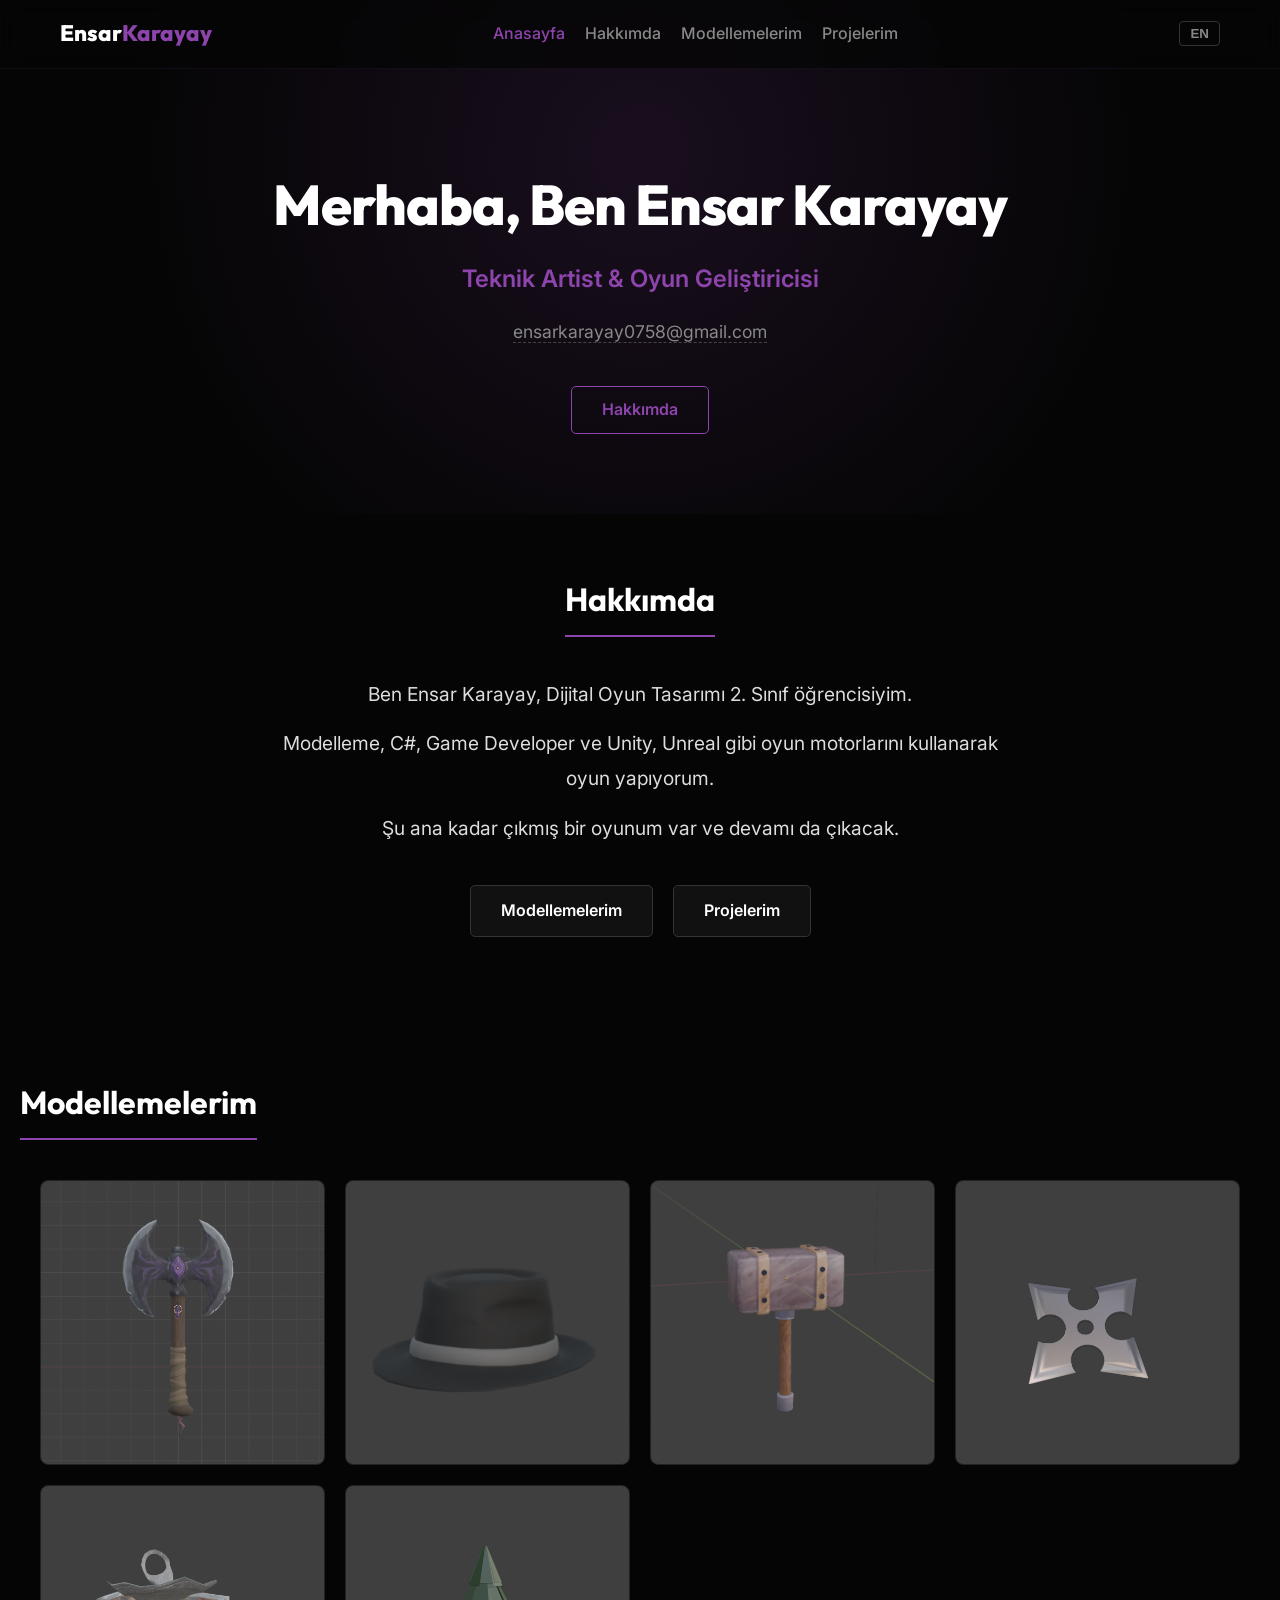
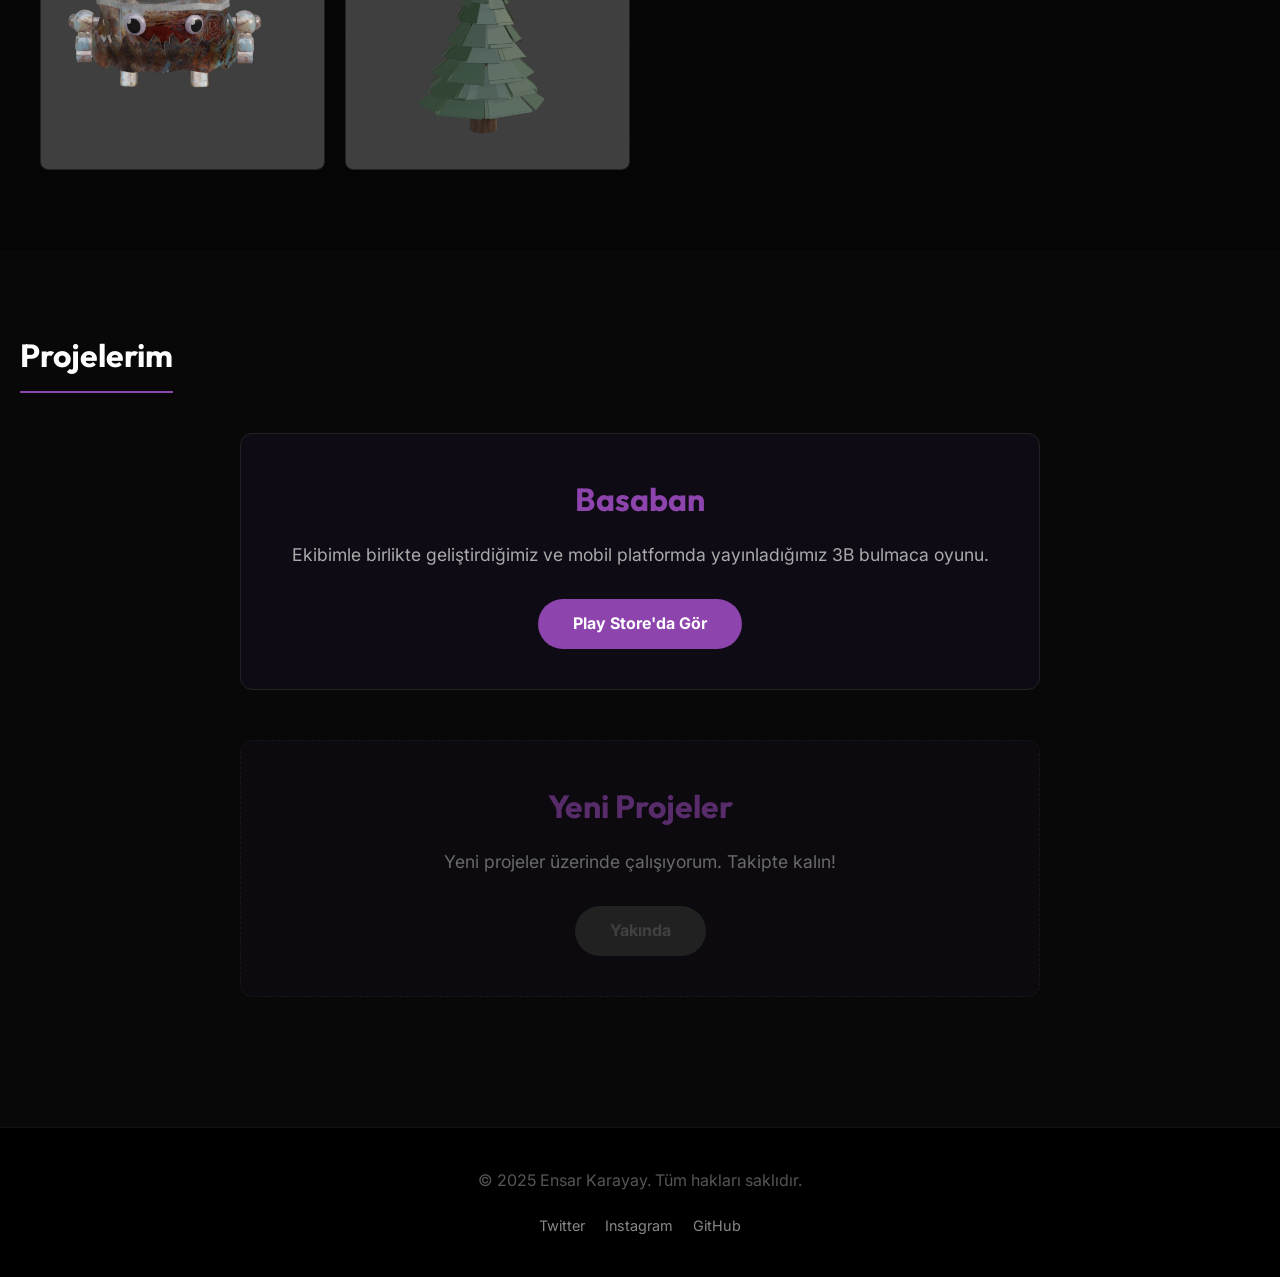
==== index.html @ 868a5766 "New version" ====
<!DOCTYPE html>
<html lang="tr">

<head>
    <meta charset="UTF-8">
    <meta name="viewport" content="width=device-width, initial-scale=1.0">
    <title>Ensar Karayay | Portfolyo</title>
    <link rel="preconnect" href="https://fonts.googleapis.com">
    <link rel="preconnect" href="https://fonts.gstatic.com" crossorigin>
    <link
        href="https://fonts.googleapis.com/css2?family=Inter:wght@300;400;500;600&family=Outfit:wght@400;600;700;900&display=swap"
        rel="stylesheet">
    <link rel="stylesheet" href="style.css">
    <script src="translations.js"></script>
</head>

<body>
    <!-- Navbar -->
    <nav class="navbar">
        <div class="nav-container">
            <div class="logo">Ensar<span>Karayay</span></div>
            <ul class="nav-menu">
                <li><a href="#anasayfa" class="nav-link" data-i18n="nav.home">Anasayfa</a></li>
                <li><a href="#hakkimda" class="nav-link" data-i18n="nav.about">Hakkımda</a></li>
                <li><a href="#modellerim" class="nav-link" data-i18n="nav.models">Modellerim</a></li>
                <li><a href="#projelerim" class="nav-link" data-i18n="nav.projects">Projelerim</a></li>
            </ul>
            <button id="lang-toggle" class="lang-toggle">
                <span class="lang-text" data-i18n="nav.langToggle">EN</span>
            </button>
        </div>
    </nav>

    <!-- Hero / Intro -->
    <section id="anasayfa" class="section hero-section">
        <div class="container hero-container">
            <h1 class="hero-name" data-i18n="hero.title">Merhaba, Ben Ensar Karayay</h1>
            <p class="hero-sub" data-i18n="hero.subtitle">Teknik Artist & Oyun Geliştiricisi</p>
            <div class="hero-contact">
                <a href="mailto:ensarkarayay0758@gmail.com" class="hero-email">ensarkarayay0758@gmail.com</a>
            </div>
            <a href="#hakkimda" class="cta-button" data-i18n="hero.cta">Hakkımda</a>
        </div>
    </section>

    <!-- Hakkımda & Quick Links -->
    <section id="hakkimda" class="section about-section">
        <div class="container">
            <h2 class="section-title" data-i18n="about.title">Hakkımda</h2>
            <div class="about-content">
                <p data-i18n="about.text1">Ben Ensar Karayay, Dijital Oyun Tasarımı 2. Sınıf öğrencisiyim.</p>
                <p data-i18n="about.text2">Modelleme, C#, Game Developer ve Unity, Unreal gibi oyun motorlarını
                    kullanarak oyun yapıyorum.</p>
                <p data-i18n="about.text3">Şu ana kadar çıkmış bir oyunum var ve devamı da çıkacak.</p>

                <div class="quick-links">
                    <a href="#modellerim" class="quick-link-btn" data-i18n="about.linkModels">Modellemelerim</a>
                    <a href="#projelerim" class="quick-link-btn" data-i18n="about.linkProjects">Projelerim</a>
                </div>
            </div>
        </div>
    </section>

    <!-- Modellerim -->
    <section id="modellerim" class="section model-section">
        <div class="container">
            <h2 class="section-title" data-i18n="models.title">Modellemelerim</h2>
            <div class="gallery">
                <div class="gallery-item">
                    <img src="images/Model1.png" alt="Model 1">
                    <div class="gallery-overlay">
                        <h3 data-i18n="models.overlay1">Savaş Baltası</h3>
                    </div>
                </div>
                <div class="gallery-item">
                    <img src="images/Model2.png" alt="Model 2">
                    <div class="gallery-overlay">
                        <h3 data-i18n="models.overlay2">Fötr Şapka</h3>
                    </div>
                </div>
                <div class="gallery-item">
                    <img src="images/Model3.png" alt="Model 3">
                    <div class="gallery-overlay">
                        <h3 data-i18n="models.overlay3">İlk Model</h3>
                    </div>
                </div>
                <!-- Adding more items to fill grid -->
                <div class="gallery-item">
                    <img src="images/Model4.png" alt="Model 4">
                    <div class="gallery-overlay">
                        <h3 data-i18n="models.overlay4">Shuriken Şapka</h3>
                    </div>
                </div>
                <div class="gallery-item">
                    <img src="images/Model5.png" alt="Model 5">
                    <div class="gallery-overlay">
                        <h3 data-i18n="models.overlay5">Konserve Adam</h3>
                    </div>
                </div>
                <div class="gallery-item">
                    <img src="images/Model6.png" alt="Model 6">
                    <div class="gallery-overlay">
                        <h3 data-i18n="models.overlay6">Ağaç</h3>
                    </div>
                </div>
            </div>
        </div>
    </section>

    <!-- Projelerim -->
    <section id="projelerim" class="section project-section">
        <div class="container">
            <h2 class="section-title" data-i18n="projects.title">Projelerim</h2>

            <!-- Basaban -->
            <div class="project-block">
                <h3 class="project-header" data-i18n="projects.name">Basaban</h3>
                <p class="project-desc" data-i18n="projects.description">Ekibimle geliştirdiğim oyun.</p>
                <div class="project-actions">
                    <a href="https://play.google.com/store/apps/details?id=com.Order66Studios.Basaban&hl=tr"
                        target="_blank" class="store-button" data-i18n="projects.button">Play Store'da Gör</a>
                </div>
            </div>

            <!-- Coming Soon -->
            <div class="project-block coming-soon-block">
                <h3 class="project-header" data-i18n="projects.soonName">Yeni Proje</h3>
                <p class="project-desc" data-i18n="projects.soonDesc">Yakında...</p>
                <div class="project-actions">
                    <span class="store-button disabled" data-i18n="projects.soonBtn">Yakında</span>
                </div>
            </div>
        </div>
    </section>

    <!-- Footer -->
    <footer class="footer">
        <p>&copy; 2025 Ensar Karayay. <span data-i18n="footer.copyright">Tüm hakları saklıdır.</span></p>
        <div class="social-links-footer">
            <a href="https://x.com/Dark__0758" target="_blank">Twitter</a>
            <a href="https://www.instagram.com/ensarkryy_/" target="_blank">Instagram</a>
            <a href="https://github.com/DarkB0w" target="_blank">GitHub</a>
        </div>
    </footer>

    <script src="script.js"></script>
</body>

</html>
---- style.css ----
/* --- Variables & Reset --- */
:root {
    /* Brand Palette - Ensar Karayay */
    --bg-dark: #050505;
    --bg-card: #0f0b15;
    --primary: #8e44ad;
    --primary-glow: rgba(142, 68, 173, 0.4);
    --text-main: #c0c0c0;
    --text-header: #ffffff;

    --font-heading: 'Outfit', sans-serif;
    --font-body: 'Inter', sans-serif;
}

* {
    margin: 0;
    padding: 0;
    box-sizing: border-box;
}

body {
    background-color: var(--bg-dark);
    color: var(--text-main);
    font-family: var(--font-body);
    line-height: 1.6;
    overflow-x: hidden;
}

html {
    scroll-behavior: smooth;
}

ul {
    list-style: none;
}

a {
    text-decoration: none;
}

/* --- Typography --- */
h1,
h2,
h3 {
    font-family: var(--font-heading);
    color: var(--text-header);
    margin-bottom: 0.5em;
}

/* --- Navbar --- */
.navbar {
    position: fixed;
    top: 0;
    width: 100%;
    padding: 1rem 0;
    background: rgba(5, 5, 5, 0.9);
    backdrop-filter: blur(10px);
    border-bottom: 1px solid rgba(142, 68, 173, 0.1);
    z-index: 1000;
}

.nav-container {
    max-width: 1200px;
    margin: 0 auto;
    padding: 0 20px;
    display: flex;
    justify-content: space-between;
    align-items: center;
}

.logo {
    font-size: 1.4rem;
    font-weight: 800;
    color: #fff;
    font-family: var(--font-heading);
}

.logo span {
    color: var(--primary);
}

.nav-menu {
    display: flex;
    gap: 20px;
}

.nav-link {
    color: #888;
    font-weight: 500;
    transition: 0.3s;
}

.nav-link:hover,
.nav-link.active {
    color: var(--primary);
}

.lang-toggle {
    background: transparent;
    border: 1px solid #333;
    color: #888;
    padding: 4px 10px;
    border-radius: 4px;
    cursor: pointer;
    font-weight: bold;
    transition: 0.3s;
}

.lang-toggle:hover {
    border-color: var(--primary);
    color: #fff;
}

/* --- Hero Section --- */
.hero-section {
    padding: 160px 20px 80px;
    text-align: center;
    /* Restore Visual Depth */
    background: radial-gradient(circle at 50% 30%, rgba(142, 68, 173, 0.15) 0%, transparent 70%);
}

.hero-name {
    font-size: 3.5rem;
    font-weight: 800;
    letter-spacing: -1px;
    margin-bottom: 10px;
}

.hero-sub {
    font-size: 1.5rem;
    color: var(--primary);
    font-weight: 600;
    margin-bottom: 20px;
}

.hero-email {
    color: #888;
    font-size: 1.1rem;
    transition: 0.3s;
    border-bottom: 1px dashed #444;
}

.hero-email:hover {
    color: #fff;
    border-color: #fff;
}

.cta-button {
    display: inline-block;
    margin-top: 40px;
    padding: 10px 30px;
    background: transparent;
    border: 1px solid var(--primary);
    color: var(--primary);
    border-radius: 5px;
    font-weight: 600;
    transition: 0.3s;
}

.cta-button:hover {
    background: var(--primary);
    color: #fff;
    box-shadow: 0 0 15px var(--primary-glow);
}

/* --- About Section --- */
.about-section {
    padding: 60px 20px;
    max-width: 800px;
    margin: 0 auto;
    text-align: center;
}

.section-title {
    font-size: 2rem;
    border-bottom: 2px solid var(--primary);
    display: inline-block;
    padding-bottom: 10px;
    margin-bottom: 40px;
}

.about-content p {
    font-size: 1.2rem;
    margin-bottom: 15px;
    color: #ddd;
    line-height: 1.8;
}

.quick-links {
    margin-top: 40px;
    display: flex;
    justify-content: center;
    gap: 20px;
}

.quick-link-btn {
    padding: 12px 30px;
    background: #111;
    border: 1px solid #333;
    color: #fff;
    border-radius: 5px;
    font-weight: 600;
    transition: 0.3s;
}

.quick-link-btn:hover {
    border-color: var(--primary);
    transform: translateY(-3px);
}

/* --- Models Gallery --- */
.model-section {
    padding: 80px 20px;
}

.gallery {
    max-width: 1200px;
    margin: 0 auto;
    display: grid;
    grid-template-columns: repeat(auto-fill, minmax(250px, 1fr));
    gap: 20px;
}

.gallery-item {
    position: relative;
    border-radius: 8px;
    overflow: hidden;
    aspect-ratio: 1;
    border: 1px solid #222;
    background: #0a0a0a;
    transition: 0.3s;
}

.gallery-item:hover {
    border-color: var(--primary);
    transform: translateY(-5px);
}

.gallery-item img {
    width: 100%;
    height: 100%;
    object-fit: cover;
    transition: 0.5s;
    filter: grayscale(40%);
}

.gallery-item:hover img {
    transform: scale(1.1);
    filter: grayscale(0%);
}

.gallery-overlay {
    position: absolute;
    bottom: 0;
    left: 0;
    right: 0;
    background: rgba(0, 0, 0, 0.8);
    padding: 10px;
    transform: translateY(100%);
    transition: 0.3s;
    text-align: center;
}

.gallery-item:hover .gallery-overlay {
    transform: translateY(0);
}

.gallery-overlay h3 {
    font-size: 0.9rem;
    margin: 0;
    color: #fff;
}

/* --- Projects --- */
.project-section {
    padding: 80px 20px;
    background: #080808;
}

.project-block {
    max-width: 800px;
    margin: 0 auto 50px;
    background: var(--bg-card);
    padding: 40px;
    border-radius: 12px;
    border: 1px solid #222;
    text-align: center;
}

.project-header {
    font-size: 2rem;
    color: var(--primary);
}

.project-desc {
    margin: 15px 0 30px;
    font-size: 1.1rem;
    color: #aaa;
}

.store-button {
    display: inline-block;
    padding: 12px 35px;
    background: var(--primary);
    color: #fff;
    border-radius: 50px;
    font-weight: 700;
    transition: 0.3s;
}

.store-button:hover {
    background: #fff;
    color: #000;
    box-shadow: 0 0 20px var(--primary-glow);
}

.coming-soon-block {
    opacity: 0.6;
    border-style: dashed;
}

.coming-soon-block:hover {
    opacity: 1;
    border-color: var(--primary);
}

.store-button.disabled {
    background: #333;
    color: #666;
    pointer-events: none;
}

/* --- Footer --- */
.footer {
    padding: 40px;
    text-align: center;
    border-top: 1px solid #111;
    color: #555;
    background: #000;
}

.social-links-footer {
    margin-top: 20px;
    display: flex;
    justify-content: center;
    gap: 20px;
}

.social-links-footer a {
    color: #888;
    font-size: 0.9rem;
    transition: 0.3s;
}

.social-links-footer a:hover {
    color: var(--primary);
}

/* Mobile */
@media (max-width: 768px) {
    .hero-name {
        font-size: 2.5rem;
    }

    .nav-menu {
        display: none;
    }

    /* Could add hamburger later, simplifying for now */
    .quick-links {
        flex-direction: column;
    }
}
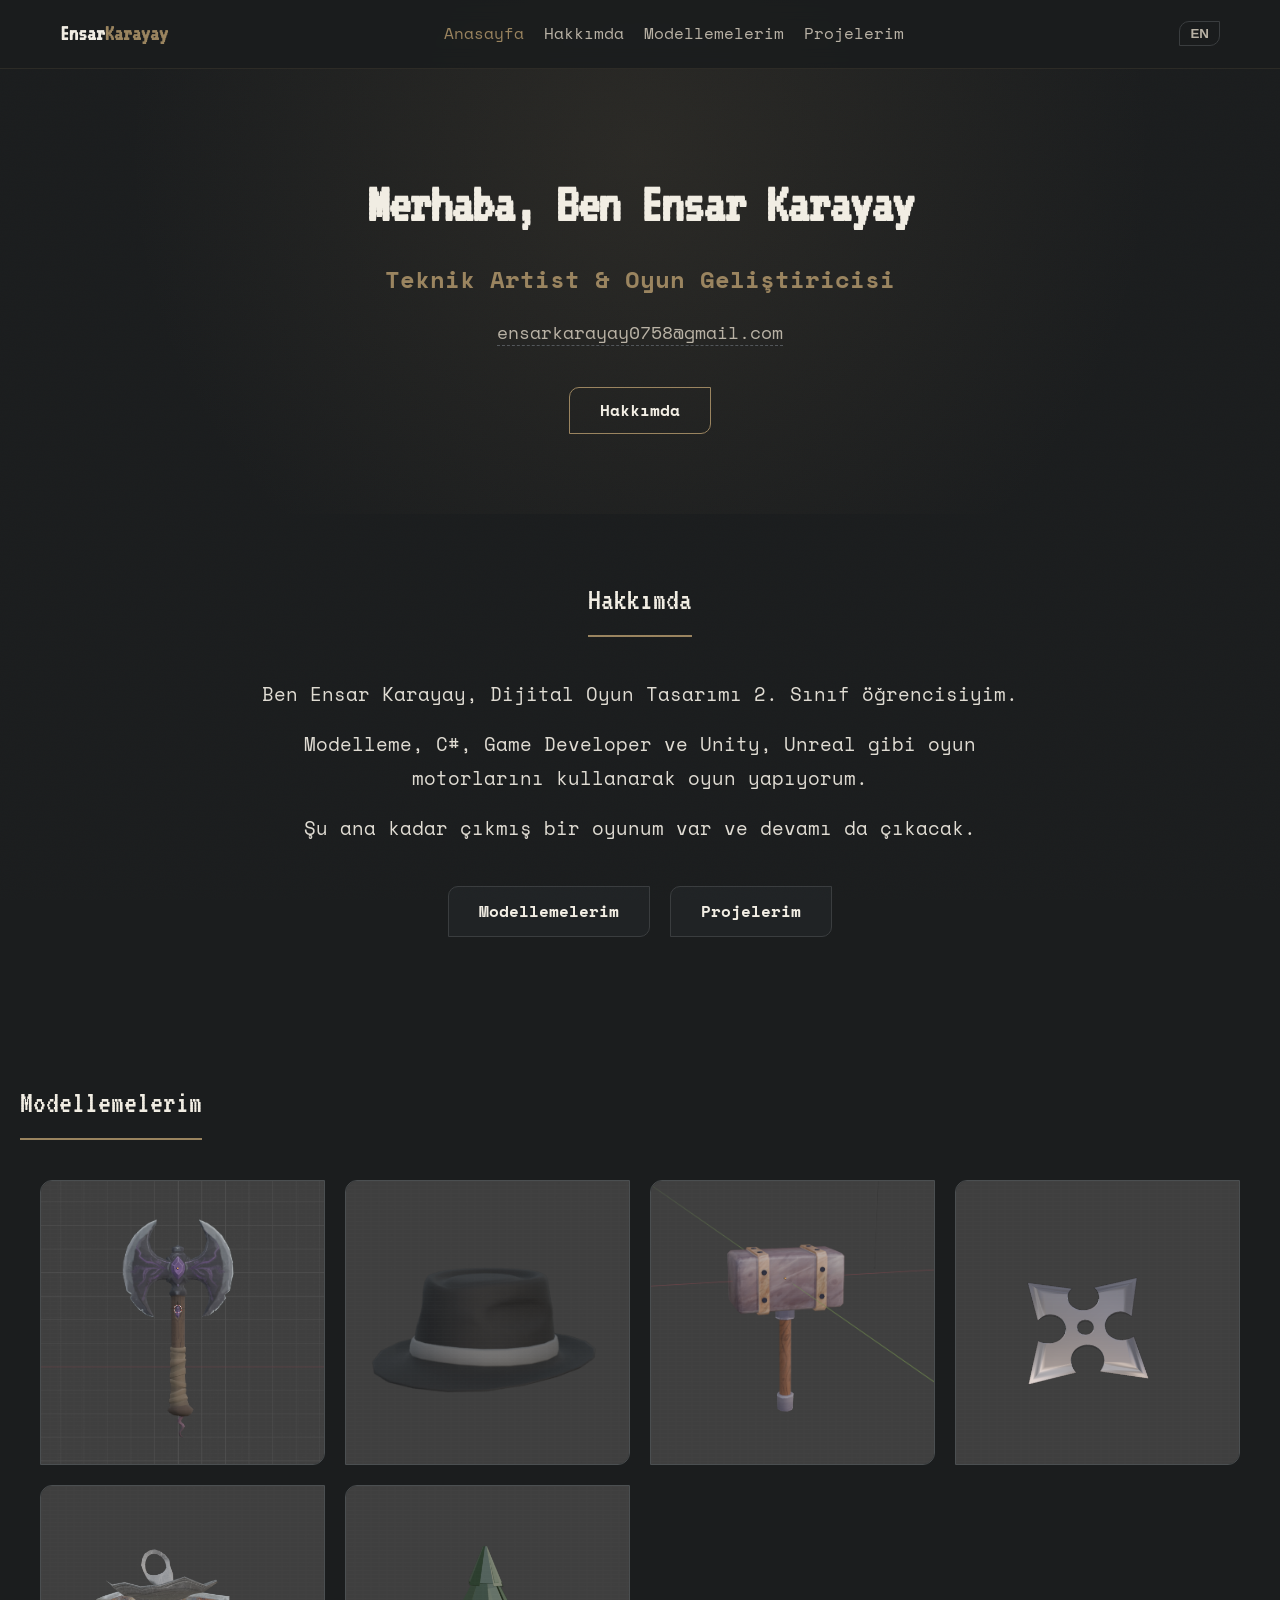
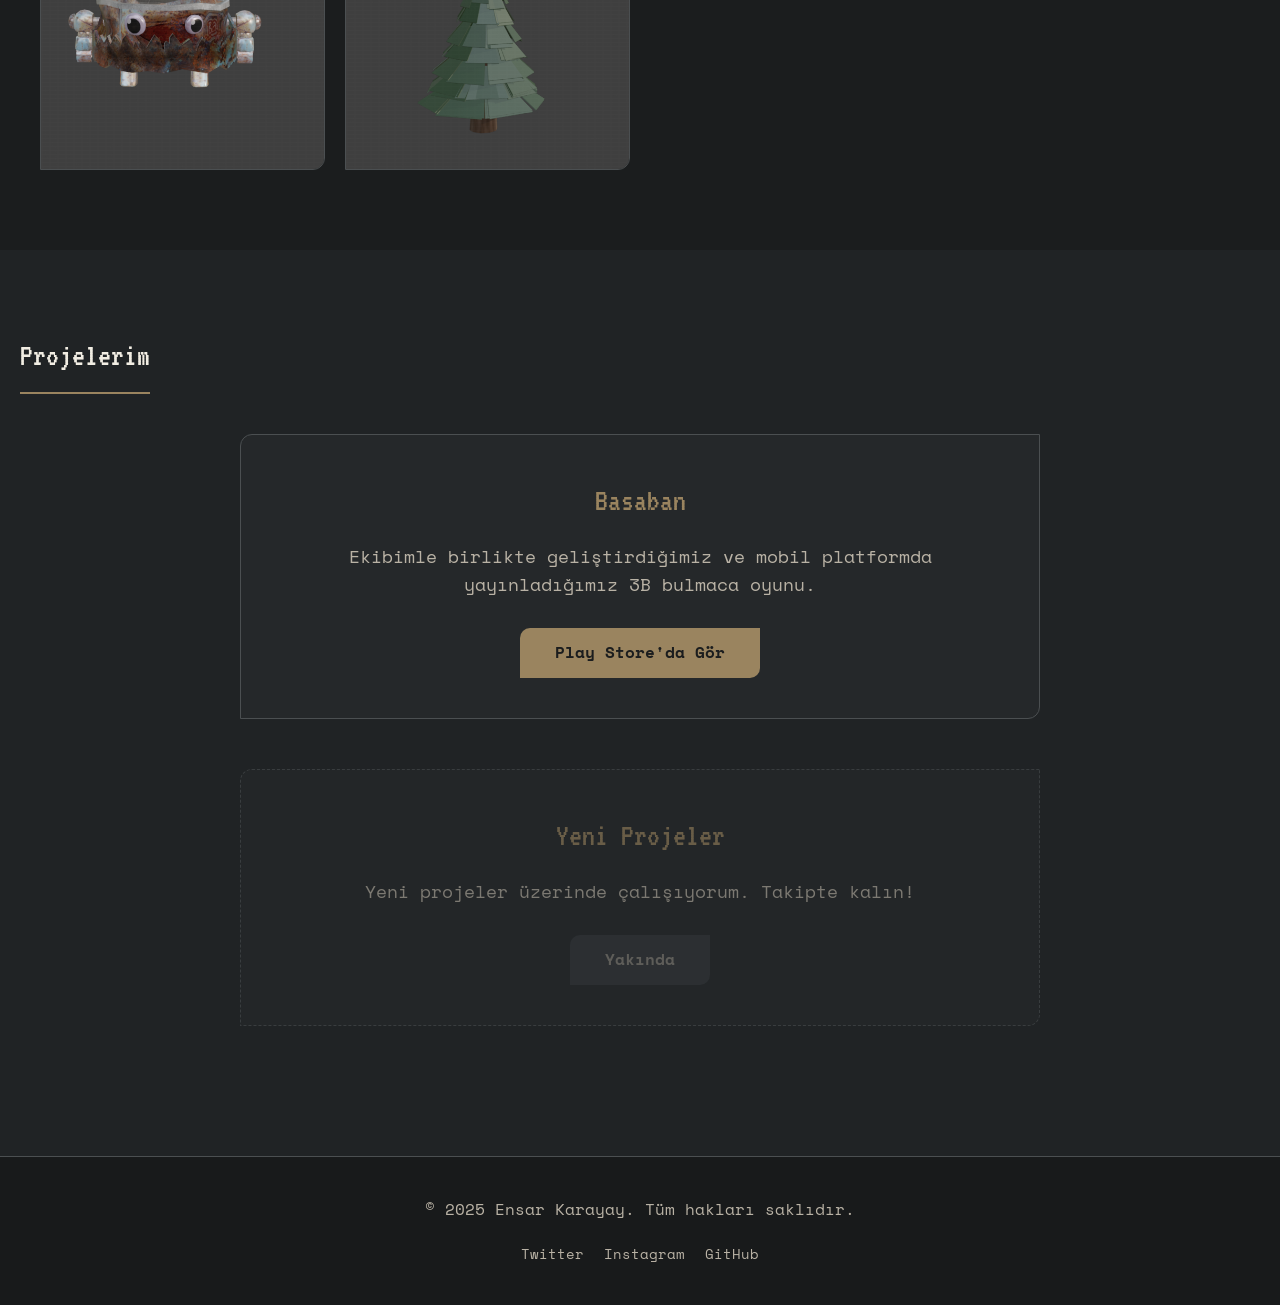
==== commit 79968328: "Version change." ====
--- a/index.html
+++ b/index.html
@@ -8,7 +8,7 @@
     <link rel="preconnect" href="https://fonts.googleapis.com">
     <link rel="preconnect" href="https://fonts.gstatic.com" crossorigin>
     <link
-        href="https://fonts.googleapis.com/css2?family=Inter:wght@300;400;500;600&family=Outfit:wght@400;600;700;900&display=swap"
+        href="https://fonts.googleapis.com/css2?family=Space+Mono:wght@400;700&family=VT323&display=swap"
         rel="stylesheet">
     <link rel="stylesheet" href="style.css">
     <script src="translations.js"></script>
--- a/style.css
+++ b/style.css
@@ -1,15 +1,20 @@
 /* --- Variables & Reset --- */
 :root {
-    /* Brand Palette - Ensar Karayay */
-    --bg-dark: #050505;
-    --bg-card: #0f0b15;
-    --primary: #8e44ad;
-    --primary-glow: rgba(142, 68, 173, 0.4);
-    --text-main: #c0c0c0;
-    --text-header: #ffffff;
-
-    --font-heading: 'Outfit', sans-serif;
-    --font-body: 'Inter', sans-serif;
+    /* Used-future / terminal palette */
+    --bg-dark: #1b1d1e;
+    --bg-card: #25282a;
+    --primary: #9a845f;
+    --primary-glow: rgba(154, 132, 95, 0.28);
+    --text-main: #e0dcd3;
+    --text-header: #f1ede3;
+    --text-muted: #b9b2a5;
+    --panel-corner: 12px 0 12px 0;
+    --button-corner: 10px 0 10px 0;
+    --hologram-filter: sepia(100%) hue-rotate(190deg) saturate(300%) opacity(0.8);
+    --transition-snappy: 0.15s cubic-bezier(0.2, 0.9, 0.25, 1);
+
+    --font-heading: 'VT323', monospace;
+    --font-body: 'Space Mono', monospace;
 }
 
 * {
@@ -24,10 +29,32 @@
     font-family: var(--font-body);
     line-height: 1.6;
     overflow-x: hidden;
+    position: relative;
+}
+
+body::before {
+    content: '';
+    position: fixed;
+    inset: 0;
+    pointer-events: none;
+    z-index: 1;
+    opacity: 0.085;
+    mix-blend-mode: soft-light;
+    background-image:
+        repeating-linear-gradient(
+            to bottom,
+            rgba(255, 255, 255, 0.035) 0,
+            rgba(255, 255, 255, 0.035) 1px,
+            transparent 1px,
+            transparent 4px
+        ),
+        url("data:image/svg+xml,%3Csvg xmlns='http://www.w3.org/2000/svg' width='180' height='180' viewBox='0 0 180 180'%3E%3Cfilter id='n'%3E%3CfeTurbulence type='fractalNoise' baseFrequency='.85' numOctaves='2' stitchTiles='stitch'/%3E%3C/filter%3E%3Crect width='180' height='180' filter='url(%23n)' opacity='.5'/%3E%3C/svg%3E");
+    background-size: 100% 100%, 180px 180px;
 }
 
 html {
-    scroll-behavior: smooth;
+    scroll-behavior: auto;
+    background: var(--bg-dark);
 }
 
 ul {
@@ -45,6 +72,7 @@
     font-family: var(--font-heading);
     color: var(--text-header);
     margin-bottom: 0.5em;
+    font-weight: 400;
 }
 
 /* --- Navbar --- */
@@ -53,9 +81,9 @@
     top: 0;
     width: 100%;
     padding: 1rem 0;
-    background: rgba(5, 5, 5, 0.9);
+    background: rgba(27, 29, 30, 0.92);
     backdrop-filter: blur(10px);
-    border-bottom: 1px solid rgba(142, 68, 173, 0.1);
+    border-bottom: 1px solid rgba(154, 132, 95, 0.14);
     z-index: 1000;
 }
 
@@ -71,7 +99,7 @@
 .logo {
     font-size: 1.4rem;
     font-weight: 800;
-    color: #fff;
+    color: var(--text-header);
     font-family: var(--font-heading);
 }
 
@@ -85,9 +113,9 @@
 }
 
 .nav-link {
-    color: #888;
+    color: var(--text-muted);
     font-weight: 500;
-    transition: 0.3s;
+    transition: color var(--transition-snappy);
 }
 
 .nav-link:hover,
@@ -97,26 +125,25 @@
 
 .lang-toggle {
     background: transparent;
-    border: 1px solid #333;
-    color: #888;
+    border: 1px solid #3a3d3f;
+    color: var(--text-muted);
     padding: 4px 10px;
-    border-radius: 4px;
+    border-radius: var(--button-corner);
     cursor: pointer;
     font-weight: bold;
-    transition: 0.3s;
+    transition: border-color var(--transition-snappy), color var(--transition-snappy), background-color var(--transition-snappy);
 }
 
 .lang-toggle:hover {
     border-color: var(--primary);
-    color: #fff;
+    color: var(--text-header);
 }
 
 /* --- Hero Section --- */
 .hero-section {
     padding: 160px 20px 80px;
     text-align: center;
-    /* Restore Visual Depth */
-    background: radial-gradient(circle at 50% 30%, rgba(142, 68, 173, 0.15) 0%, transparent 70%);
+    background: radial-gradient(circle at 50% 30%, rgba(154, 132, 95, 0.12) 0%, transparent 70%);
 }
 
 .hero-name {
@@ -134,15 +161,15 @@
 }
 
 .hero-email {
-    color: #888;
+    color: var(--text-muted);
     font-size: 1.1rem;
-    transition: 0.3s;
-    border-bottom: 1px dashed #444;
+    transition: color var(--transition-snappy), border-color var(--transition-snappy);
+    border-bottom: 1px dashed #52565a;
 }
 
 .hero-email:hover {
-    color: #fff;
-    border-color: #fff;
+    color: var(--text-header);
+    border-color: var(--text-header);
 }
 
 .cta-button {
@@ -151,16 +178,15 @@
     padding: 10px 30px;
     background: transparent;
     border: 1px solid var(--primary);
-    color: var(--primary);
-    border-radius: 5px;
+    color: var(--text-header);
+    border-radius: var(--button-corner);
     font-weight: 600;
-    transition: 0.3s;
+    transition: background-color var(--transition-snappy), color var(--transition-snappy), border-color var(--transition-snappy), transform var(--transition-snappy);
 }
 
 .cta-button:hover {
     background: var(--primary);
-    color: #fff;
-    box-shadow: 0 0 15px var(--primary-glow);
+    color: var(--bg-dark);
 }
 
 /* --- About Section --- */
@@ -182,7 +208,7 @@
 .about-content p {
     font-size: 1.2rem;
     margin-bottom: 15px;
-    color: #ddd;
+    color: var(--text-main);
     line-height: 1.8;
 }
 
@@ -195,12 +221,12 @@
 
 .quick-link-btn {
     padding: 12px 30px;
-    background: #111;
-    border: 1px solid #333;
-    color: #fff;
-    border-radius: 5px;
+    background: #202325;
+    border: 1px solid #3a3d3f;
+    color: var(--text-header);
+    border-radius: var(--button-corner);
     font-weight: 600;
-    transition: 0.3s;
+    transition: border-color var(--transition-snappy), transform var(--transition-snappy), color var(--transition-snappy), background-color var(--transition-snappy);
 }
 
 .quick-link-btn:hover {
@@ -223,12 +249,39 @@
 
 .gallery-item {
     position: relative;
-    border-radius: 8px;
+    border-radius: var(--panel-corner);
     overflow: hidden;
     aspect-ratio: 1;
-    border: 1px solid #222;
-    background: #0a0a0a;
-    transition: 0.3s;
+    border: 1px solid #4b4f51;
+    background: #232627;
+    transition: border-color var(--transition-snappy), transform var(--transition-snappy);
+}
+
+.gallery-item::after,
+.detail-gallery-item::after {
+    content: '';
+    position: absolute;
+    inset: 0;
+    pointer-events: none;
+    background-image:
+        repeating-linear-gradient(
+            to bottom,
+            rgba(224, 220, 211, 0.08) 0,
+            rgba(224, 220, 211, 0.08) 1px,
+            transparent 1px,
+            transparent 4px
+        ),
+        repeating-linear-gradient(
+            to right,
+            rgba(27, 29, 30, 0.05) 0,
+            rgba(27, 29, 30, 0.05) 2px,
+            transparent 2px,
+            transparent 8px
+        );
+    opacity: 0.16;
+    mix-blend-mode: screen;
+    z-index: 2;
+    transition: opacity var(--transition-snappy);
 }
 
 .gallery-item:hover {
@@ -240,13 +293,21 @@
     width: 100%;
     height: 100%;
     object-fit: cover;
-    transition: 0.5s;
+    transition: transform var(--transition-snappy), filter var(--transition-snappy);
     filter: grayscale(40%);
+    position: relative;
+    z-index: 1;
 }
 
 .gallery-item:hover img {
     transform: scale(1.1);
-    filter: grayscale(0%);
+    filter: var(--hologram-filter);
+    animation: hologram-flicker 0.18s steps(2, end) infinite;
+}
+
+.gallery-item:hover::after,
+.detail-gallery-item:hover::after {
+    opacity: 0.28;
 }
 
 .gallery-overlay {
@@ -254,10 +315,10 @@
     bottom: 0;
     left: 0;
     right: 0;
-    background: rgba(0, 0, 0, 0.8);
+    background: rgba(27, 29, 30, 0.82);
     padding: 10px;
     transform: translateY(100%);
-    transition: 0.3s;
+    transition: transform var(--transition-snappy);
     text-align: center;
 }
 
@@ -268,13 +329,112 @@
 .gallery-overlay h3 {
     font-size: 0.9rem;
     margin: 0;
-    color: #fff;
+    color: var(--text-header);
+}
+
+@keyframes hologram-flicker {
+    0% {
+        opacity: 0.78;
+        transform: scale(1.1) translateX(0);
+        filter: sepia(100%) hue-rotate(190deg) saturate(290%) opacity(0.78);
+    }
+    20% {
+        opacity: 0.88;
+        transform: scale(1.1) translateX(-1px);
+        filter: sepia(100%) hue-rotate(188deg) saturate(320%) opacity(0.88);
+    }
+    40% {
+        opacity: 0.72;
+        transform: scale(1.1) translateX(1px);
+        filter: sepia(100%) hue-rotate(192deg) saturate(275%) opacity(0.72);
+    }
+    60% {
+        opacity: 0.84;
+        transform: scale(1.1) translateX(0);
+        filter: sepia(100%) hue-rotate(190deg) saturate(305%) opacity(0.84);
+    }
+    80% {
+        opacity: 0.76;
+        transform: scale(1.1) translateX(-1px);
+        filter: sepia(100%) hue-rotate(191deg) saturate(295%) opacity(0.76);
+    }
+    100% {
+        opacity: 0.8;
+        transform: scale(1.1) translateX(0);
+        filter: sepia(100%) hue-rotate(190deg) saturate(300%) opacity(0.8);
+    }
 }
 
 /* --- Projects --- */
 .project-section {
     padding: 80px 20px;
-    background: #080808;
+    background: #202325;
+}
+
+.project-gallery {
+    margin-top: 50px;
+}
+
+.project-gallery h2 {
+    margin-bottom: 20px;
+}
+
+.detail-gallery {
+    display: grid;
+    grid-template-columns: repeat(auto-fit, minmax(180px, 1fr));
+    gap: 18px;
+}
+
+.detail-gallery-item {
+    position: relative;
+    overflow: hidden;
+    border-radius: var(--panel-corner);
+    border: 1px solid #4b4f51;
+    background: #232627;
+    aspect-ratio: 16 / 10;
+}
+
+.detail-gallery-item img {
+    width: 100%;
+    height: 100%;
+    object-fit: cover;
+    transition: transform var(--transition-snappy), filter var(--transition-snappy);
+    filter: grayscale(35%);
+    position: relative;
+    z-index: 1;
+}
+
+.detail-gallery-item:hover img {
+    transform: scale(1.08);
+    filter: var(--hologram-filter);
+    animation: hologram-flicker 0.18s steps(2, end) infinite;
+}
+
+.back-button-container {
+    margin-top: 30px;
+    display: flex;
+    flex-wrap: wrap;
+    gap: 14px;
+    justify-content: center;
+}
+
+.google-play-button-large,
+.back-button {
+    display: inline-flex;
+    align-items: center;
+    gap: 10px;
+    padding: 12px 22px;
+    border: 1px solid #4b4f51;
+    border-radius: var(--button-corner);
+    color: var(--text-header);
+    background: #202325;
+    transition: border-color var(--transition-snappy), color var(--transition-snappy), background-color var(--transition-snappy), transform var(--transition-snappy);
+}
+
+.google-play-button-large:hover,
+.back-button:hover {
+    border-color: var(--primary);
+    color: var(--text-header);
 }
 
 .project-block {
@@ -282,8 +442,8 @@
     margin: 0 auto 50px;
     background: var(--bg-card);
     padding: 40px;
-    border-radius: 12px;
-    border: 1px solid #222;
+    border-radius: var(--panel-corner);
+    border: 1px solid #4b4f51;
     text-align: center;
 }
 
@@ -295,23 +455,22 @@
 .project-desc {
     margin: 15px 0 30px;
     font-size: 1.1rem;
-    color: #aaa;
+    color: var(--text-muted);
 }
 
 .store-button {
     display: inline-block;
     padding: 12px 35px;
     background: var(--primary);
-    color: #fff;
-    border-radius: 50px;
+    color: var(--bg-dark);
+    border-radius: var(--button-corner);
     font-weight: 700;
-    transition: 0.3s;
+    transition: background-color var(--transition-snappy), color var(--transition-snappy), border-color var(--transition-snappy), transform var(--transition-snappy);
 }
 
 .store-button:hover {
-    background: #fff;
-    color: #000;
-    box-shadow: 0 0 20px var(--primary-glow);
+    background: var(--text-header);
+    color: var(--bg-dark);
 }
 
 .coming-soon-block {
@@ -325,8 +484,8 @@
 }
 
 .store-button.disabled {
-    background: #333;
-    color: #666;
+    background: #34383b;
+    color: #88847c;
     pointer-events: none;
 }
 
@@ -334,9 +493,9 @@
 .footer {
     padding: 40px;
     text-align: center;
-    border-top: 1px solid #111;
-    color: #555;
-    background: #000;
+    border-top: 1px solid #4b4f51;
+    color: var(--text-muted);
+    background: #181a1b;
 }
 
 .social-links-footer {
@@ -347,9 +506,9 @@
 }
 
 .social-links-footer a {
-    color: #888;
+    color: var(--text-muted);
     font-size: 0.9rem;
-    transition: 0.3s;
+    transition: color var(--transition-snappy);
 }
 
 .social-links-footer a:hover {
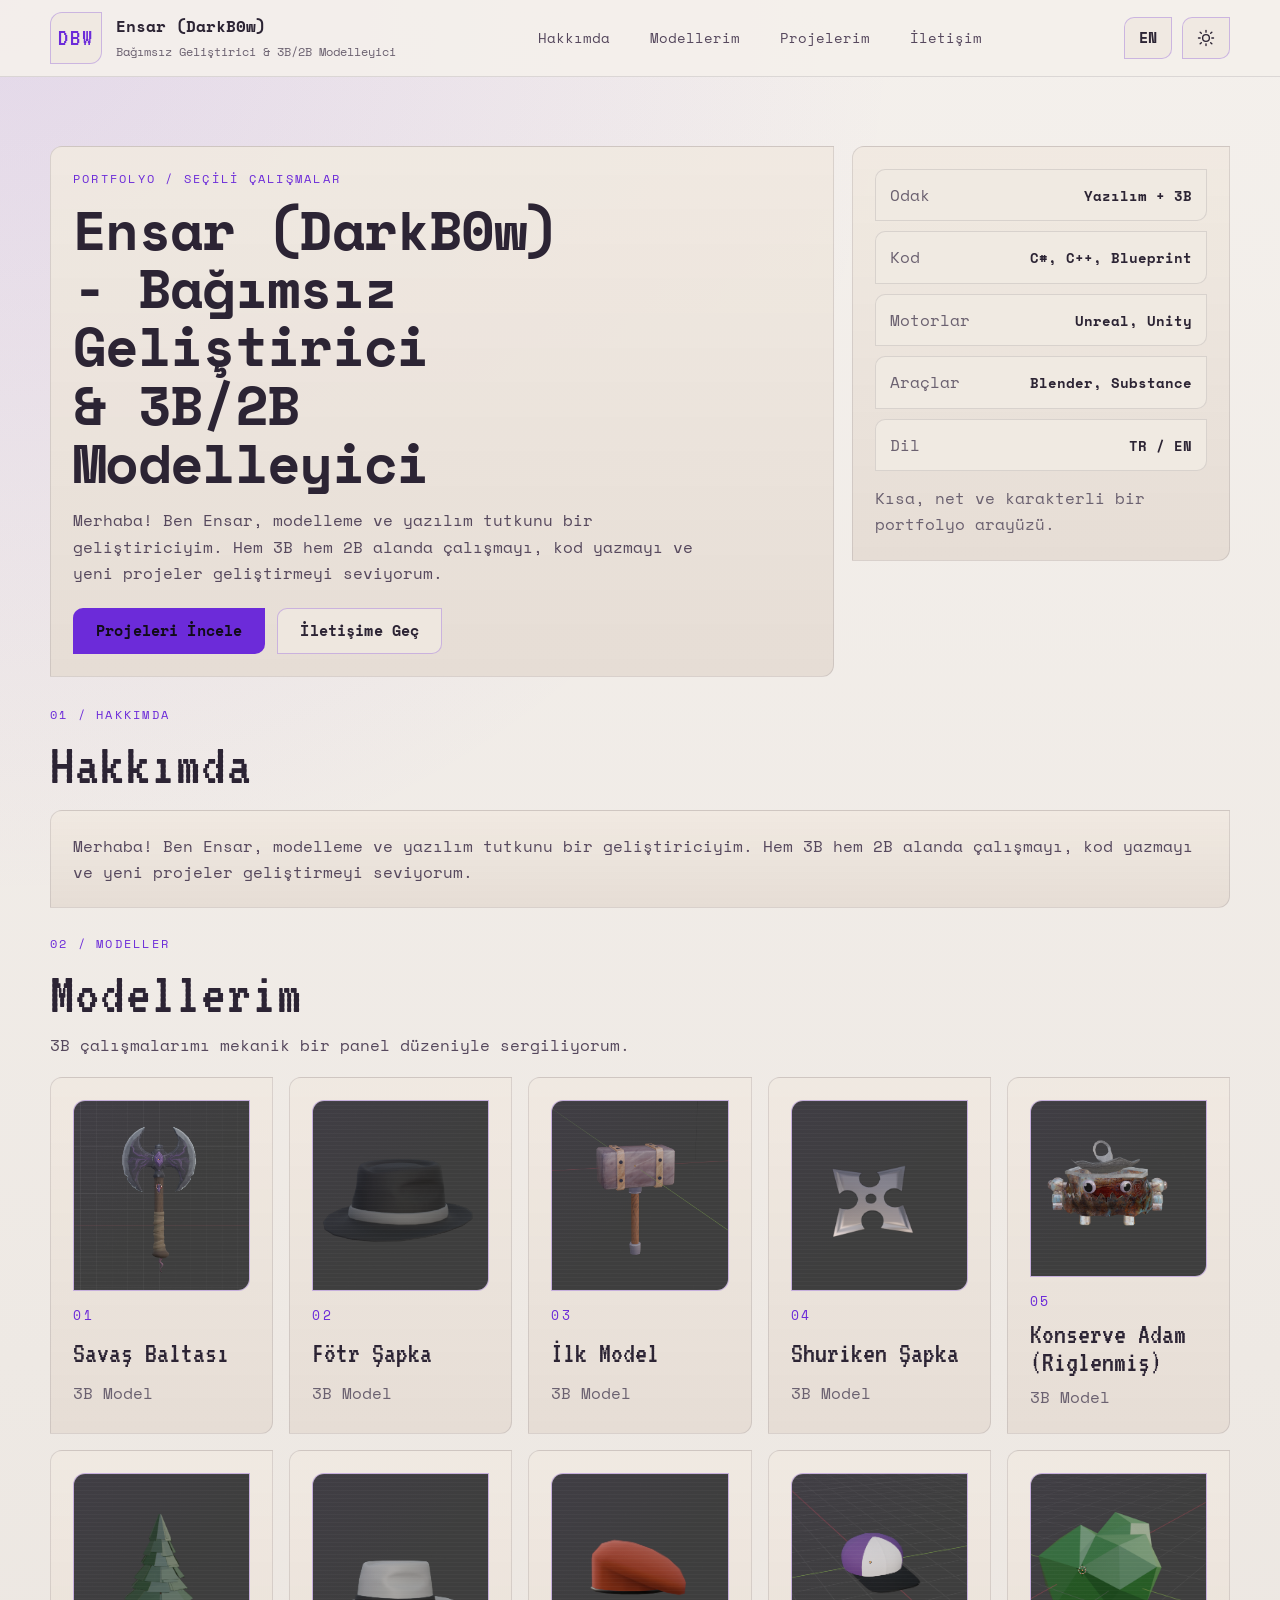
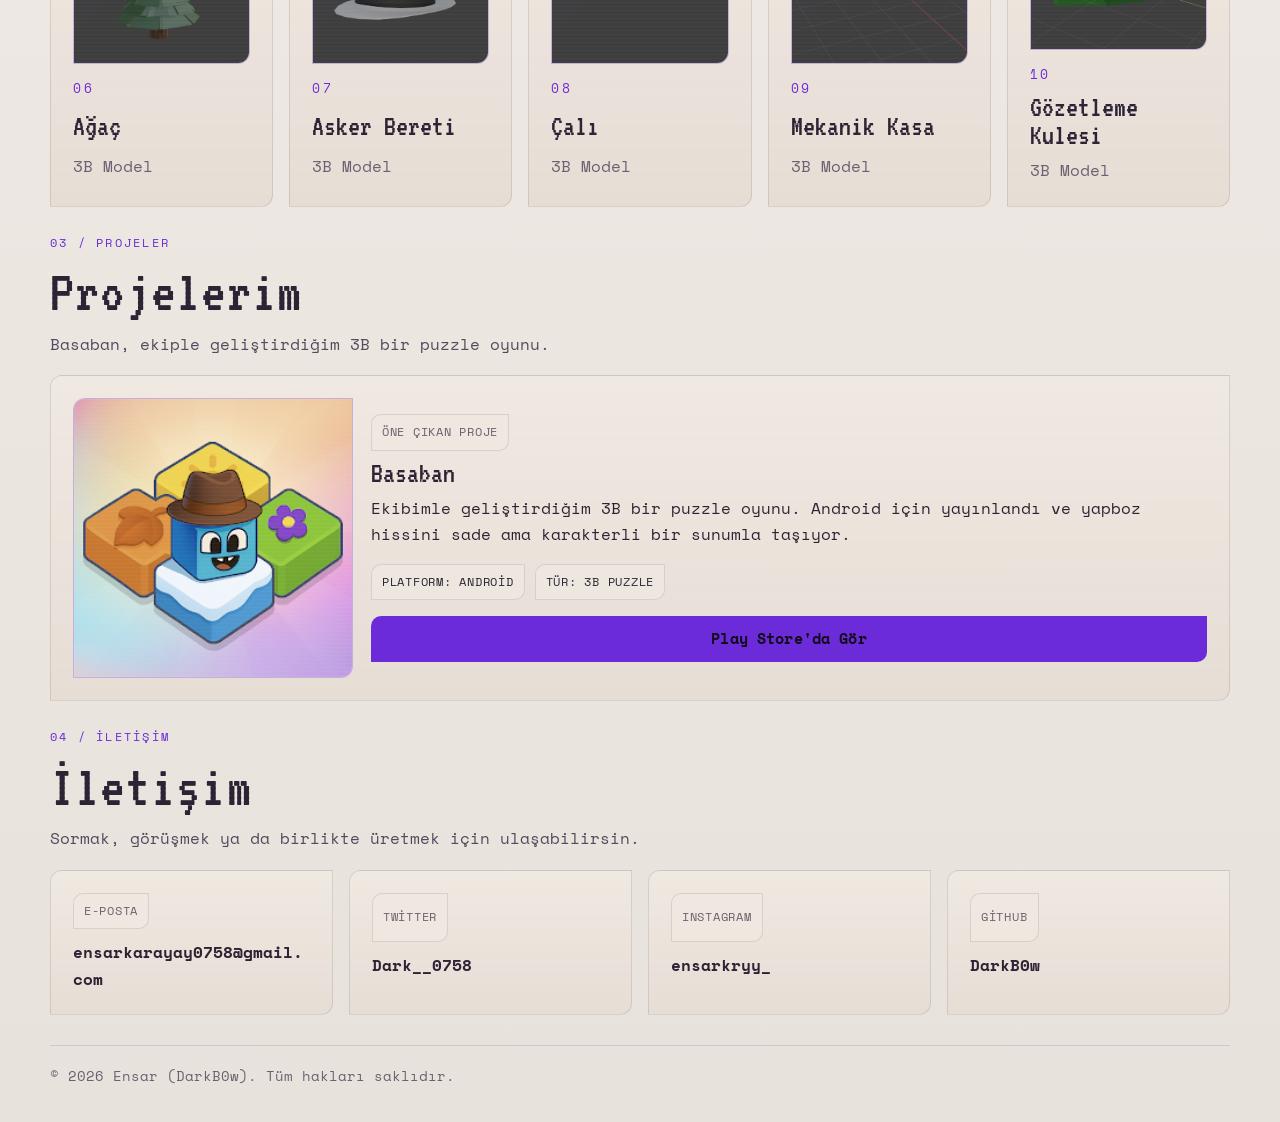
==== commit 8d79cbb9: "feat: Major UI overhaul with retro datapad aesthetic - Implemented Light/Dark mode functionality wit" ====
--- a/index.html
+++ b/index.html
@@ -1,149 +1,286 @@
 <!DOCTYPE html>
-<html lang="tr">
-
+<html lang="tr" data-theme="dark">
 <head>
     <meta charset="UTF-8">
     <meta name="viewport" content="width=device-width, initial-scale=1.0">
-    <title>Ensar Karayay | Portfolyo</title>
+    <title>Ensar (DarkB0w) | Portfolio</title>
     <link rel="preconnect" href="https://fonts.googleapis.com">
     <link rel="preconnect" href="https://fonts.gstatic.com" crossorigin>
-    <link
-        href="https://fonts.googleapis.com/css2?family=Space+Mono:wght@400;700&family=VT323&display=swap"
-        rel="stylesheet">
+    <link href="https://fonts.googleapis.com/css2?family=Space+Mono:wght@400;700&family=VT323&display=swap" rel="stylesheet">
     <link rel="stylesheet" href="style.css">
-    <script src="translations.js"></script>
 </head>
-
 <body>
-    <!-- Navbar -->
-    <nav class="navbar">
-        <div class="nav-container">
-            <div class="logo">Ensar<span>Karayay</span></div>
-            <ul class="nav-menu">
-                <li><a href="#anasayfa" class="nav-link" data-i18n="nav.home">Anasayfa</a></li>
-                <li><a href="#hakkimda" class="nav-link" data-i18n="nav.about">Hakkımda</a></li>
-                <li><a href="#modellerim" class="nav-link" data-i18n="nav.models">Modellerim</a></li>
-                <li><a href="#projelerim" class="nav-link" data-i18n="nav.projects">Projelerim</a></li>
-            </ul>
-            <button id="lang-toggle" class="lang-toggle">
-                <span class="lang-text" data-i18n="nav.langToggle">EN</span>
-            </button>
+    <header class="site-header">
+        <div class="container header-inner">
+            <a class="brand" href="#home" aria-label="Ensar DarkB0w">
+                <span class="brand-mark">DBW</span>
+                <span class="brand-copy">
+                    <strong>Ensar (DarkB0w)</strong>
+                    <small data-i18n="brand.subtitle">Bağımsız Geliştirici & 3B/2B Modelleyici</small>
+                </span>
+            </a>
+
+            <nav class="nav-links" aria-label="Ana navigasyon">
+                <a href="#about" class="nav-link" data-i18n="nav.about">Hakkımda</a>
+                <a href="#models" class="nav-link" data-i18n="nav.models">Modellerim</a>
+                <a href="#projects" class="nav-link" data-i18n="nav.projects">Projelerim</a>
+                <a href="#contact" class="nav-link" data-i18n="nav.contact">İletişim</a>
+            </nav>
+
+            <div class="header-actions">
+                <button id="lang-toggle" class="chip-button" type="button" aria-label="Dil değiştir">EN</button>
+                <button id="theme-toggle" class="icon-button" type="button" aria-label="Tema değiştir"></button>
+            </div>
         </div>
-    </nav>
-
-    <!-- Hero / Intro -->
-    <section id="anasayfa" class="section hero-section">
-        <div class="container hero-container">
-            <h1 class="hero-name" data-i18n="hero.title">Merhaba, Ben Ensar Karayay</h1>
-            <p class="hero-sub" data-i18n="hero.subtitle">Teknik Artist & Oyun Geliştiricisi</p>
-            <div class="hero-contact">
-                <a href="mailto:ensarkarayay0758@gmail.com" class="hero-email">ensarkarayay0758@gmail.com</a>
-            </div>
-            <a href="#hakkimda" class="cta-button" data-i18n="hero.cta">Hakkımda</a>
-        </div>
-    </section>
-
-    <!-- Hakkımda & Quick Links -->
-    <section id="hakkimda" class="section about-section">
-        <div class="container">
-            <h2 class="section-title" data-i18n="about.title">Hakkımda</h2>
-            <div class="about-content">
-                <p data-i18n="about.text1">Ben Ensar Karayay, Dijital Oyun Tasarımı 2. Sınıf öğrencisiyim.</p>
-                <p data-i18n="about.text2">Modelleme, C#, Game Developer ve Unity, Unreal gibi oyun motorlarını
-                    kullanarak oyun yapıyorum.</p>
-                <p data-i18n="about.text3">Şu ana kadar çıkmış bir oyunum var ve devamı da çıkacak.</p>
-
-                <div class="quick-links">
-                    <a href="#modellerim" class="quick-link-btn" data-i18n="about.linkModels">Modellemelerim</a>
-                    <a href="#projelerim" class="quick-link-btn" data-i18n="about.linkProjects">Projelerim</a>
+    </header>
+
+    <main>
+        <section id="home" class="section hero-section">
+            <div class="container hero-grid">
+                <div class="panel hero-copy">
+                    <p class="eyebrow" data-i18n="hero.kicker">PORTFOLYO / SEÇİLİ ÇALIŞMALAR</p>
+                    <h1 data-i18n="hero.title">Ensar (DarkB0w) - Bağımsız Geliştirici & 3B/2B Modelleyici</h1>
+                    <p class="lead" data-i18n="hero.copy">
+                        Merhaba! Ben Ensar, modelleme ve yazılım tutkunu bir geliştiriciyim. Hem 3B hem 2B alanda çalışmayı, kod yazmayı ve yeni projeler geliştirmeyi seviyorum.
+                    </p>
+
+                    <div class="button-row">
+                        <a class="button primary" href="#projects" data-i18n="hero.primary">Projeleri İncele</a>
+                        <a class="button secondary" href="#contact" data-i18n="hero.secondary">İletişime Geç</a>
+                    </div>
                 </div>
-            </div>
-        </div>
-    </section>
-
-    <!-- Modellerim -->
-    <section id="modellerim" class="section model-section">
-        <div class="container">
-            <h2 class="section-title" data-i18n="models.title">Modellemelerim</h2>
-            <div class="gallery">
-                <div class="gallery-item">
-                    <img src="images/Model1.png" alt="Model 1">
-                    <div class="gallery-overlay">
-                        <h3 data-i18n="models.overlay1">Savaş Baltası</h3>
-                    </div>
-                </div>
-                <div class="gallery-item">
-                    <img src="images/Model2.png" alt="Model 2">
-                    <div class="gallery-overlay">
-                        <h3 data-i18n="models.overlay2">Fötr Şapka</h3>
-                    </div>
-                </div>
-                <div class="gallery-item">
-                    <img src="images/Model3.png" alt="Model 3">
-                    <div class="gallery-overlay">
-                        <h3 data-i18n="models.overlay3">İlk Model</h3>
-                    </div>
-                </div>
-                <!-- Adding more items to fill grid -->
-                <div class="gallery-item">
-                    <img src="images/Model4.png" alt="Model 4">
-                    <div class="gallery-overlay">
-                        <h3 data-i18n="models.overlay4">Shuriken Şapka</h3>
-                    </div>
-                </div>
-                <div class="gallery-item">
-                    <img src="images/Model5.png" alt="Model 5">
-                    <div class="gallery-overlay">
-                        <h3 data-i18n="models.overlay5">Konserve Adam</h3>
-                    </div>
-                </div>
-                <div class="gallery-item">
-                    <img src="images/Model6.png" alt="Model 6">
-                    <div class="gallery-overlay">
-                        <h3 data-i18n="models.overlay6">Ağaç</h3>
-                    </div>
-                </div>
-            </div>
-        </div>
-    </section>
-
-    <!-- Projelerim -->
-    <section id="projelerim" class="section project-section">
-        <div class="container">
-            <h2 class="section-title" data-i18n="projects.title">Projelerim</h2>
-
-            <!-- Basaban -->
-            <div class="project-block">
-                <h3 class="project-header" data-i18n="projects.name">Basaban</h3>
-                <p class="project-desc" data-i18n="projects.description">Ekibimle geliştirdiğim oyun.</p>
-                <div class="project-actions">
-                    <a href="https://play.google.com/store/apps/details?id=com.Order66Studios.Basaban&hl=tr"
-                        target="_blank" class="store-button" data-i18n="projects.button">Play Store'da Gör</a>
-                </div>
-            </div>
-
-            <!-- Coming Soon -->
-            <div class="project-block coming-soon-block">
-                <h3 class="project-header" data-i18n="projects.soonName">Yeni Proje</h3>
-                <p class="project-desc" data-i18n="projects.soonDesc">Yakında...</p>
-                <div class="project-actions">
-                    <span class="store-button disabled" data-i18n="projects.soonBtn">Yakında</span>
-                </div>
-            </div>
-        </div>
-    </section>
-
-    <!-- Footer -->
-    <footer class="footer">
-        <p>&copy; 2025 Ensar Karayay. <span data-i18n="footer.copyright">Tüm hakları saklıdır.</span></p>
-        <div class="social-links-footer">
-            <a href="https://x.com/Dark__0758" target="_blank">Twitter</a>
-            <a href="https://www.instagram.com/ensarkryy_/" target="_blank">Instagram</a>
-            <a href="https://github.com/DarkB0w" target="_blank">GitHub</a>
+
+                <aside class="panel status-panel">
+                    <div class="status-card">
+                        <span data-i18n="status.focusLabel">Odak</span>
+                        <strong data-i18n="status.focusValue">Yazılım + 3B</strong>
+                    </div>
+                    <div class="status-card">
+                        <span data-i18n="status.codeLabel">Kod</span>
+                        <strong data-i18n="status.codeValue">C#, C++, Blueprint</strong>
+                    </div>
+                    <div class="status-card">
+                        <span data-i18n="status.engineLabel">Motorlar</span>
+                        <strong data-i18n="status.engineValue">Unreal, Unity</strong>
+                    </div>
+                    <div class="status-card">
+                        <span data-i18n="status.toolsLabel">Araçlar</span>
+                        <strong data-i18n="status.toolsValue">Blender, Substance</strong>
+                    </div>
+                    <div class="status-card">
+                        <span data-i18n="status.langLabel">Dil</span>
+                        <strong>TR / EN</strong>
+                    </div>
+                    <p class="status-note" data-i18n="hero.note">
+                        Kısa, net ve karakterli bir portfolyo arayüzü.
+                    </p>
+                </aside>
+            </div>
+        </section>
+
+        <section id="about" class="section content-section">
+            <div class="container section-head">
+                <p class="eyebrow" data-i18n="about.kicker">01 / HAKKIMDA</p>
+                <h2 data-i18n="about.title">Hakkımda</h2>
+            </div>
+
+            <div class="container">
+                <article class="panel text-panel">
+                    <p data-i18n="about.copy">
+                        Merhaba! Ben Ensar, modelleme ve yazılım tutkunu bir geliştiriciyim. Hem 3B hem 2B alanda çalışmayı, kod yazmayı ve yeni projeler geliştirmeyi seviyorum.
+                    </p>
+                </article>
+            </div>
+        </section>
+
+        <section id="models" class="section content-section">
+            <div class="container section-head">
+                <p class="eyebrow" data-i18n="models.kicker">02 / MODELLER</p>
+                <h2 data-i18n="models.title">Modellerim</h2>
+                <p class="section-subtitle" data-i18n="models.subtitle">3B çalışmalarımı mekanik bir panel düzeniyle sergiliyorum.</p>
+            </div>
+
+            <div class="container card-grid models-grid">
+                <article class="panel media-card">
+                    <div class="media-frame">
+                        <img src="images/Model1.png" alt="Savaş Baltası">
+                    </div>
+                    <div class="media-copy">
+                        <span class="media-index">01</span>
+                        <h3 data-i18n="models.item1">Savaş Baltası</h3>
+                        <p data-i18n="models.tag">3B Model</p>
+                    </div>
+                </article>
+
+                <article class="panel media-card">
+                    <div class="media-frame">
+                        <img src="images/Model2.png" alt="Fötr Şapka">
+                    </div>
+                    <div class="media-copy">
+                        <span class="media-index">02</span>
+                        <h3 data-i18n="models.item2">Fötr Şapka</h3>
+                        <p data-i18n="models.tag">3B Model</p>
+                    </div>
+                </article>
+
+                <article class="panel media-card">
+                    <div class="media-frame">
+                        <img src="images/Model3.png" alt="İlk Model">
+                    </div>
+                    <div class="media-copy">
+                        <span class="media-index">03</span>
+                        <h3 data-i18n="models.item3">İlk Model</h3>
+                        <p data-i18n="models.tag">3B Model</p>
+                    </div>
+                </article>
+
+                <article class="panel media-card">
+                    <div class="media-frame">
+                        <img src="images/Model4.png" alt="Shuriken Şapka">
+                    </div>
+                    <div class="media-copy">
+                        <span class="media-index">04</span>
+                        <h3 data-i18n="models.item4">Shuriken Şapka</h3>
+                        <p data-i18n="models.tag">3B Model</p>
+                    </div>
+                </article>
+
+                <article class="panel media-card">
+                    <div class="media-frame">
+                        <img src="images/Model5.png" alt="Konserve Adam">
+                    </div>
+                    <div class="media-copy">
+                        <span class="media-index">05</span>
+                        <h3 data-i18n="models.item5">Konserve Adam (Riglenmiş)</h3>
+                        <p data-i18n="models.tag">3B Model</p>
+                    </div>
+                </article>
+
+                <article class="panel media-card">
+                    <div class="media-frame">
+                        <img src="images/Model6.png" alt="Ağaç">
+                    </div>
+                    <div class="media-copy">
+                        <span class="media-index">06</span>
+                        <h3 data-i18n="models.item6">Ağaç</h3>
+                        <p data-i18n="models.tag">3B Model</p>
+                    </div>
+                </article>
+
+                <article class="panel media-card">
+                    <div class="media-frame">
+                        <img src="images/Model7.png" alt="Asker Bereti">
+                    </div>
+                    <div class="media-copy">
+                        <span class="media-index">07</span>
+                        <h3 data-i18n="models.item7">Asker Bereti</h3>
+                        <p data-i18n="models.tag">3B Model</p>
+                    </div>
+                </article>
+
+                <article class="panel media-card">
+                    <div class="media-frame">
+                        <img src="images/Model8.png" alt="Çalı">
+                    </div>
+                    <div class="media-copy">
+                        <span class="media-index">08</span>
+                        <h3 data-i18n="models.item8">Çalı</h3>
+                        <p data-i18n="models.tag">3B Model</p>
+                    </div>
+                </article>
+
+                <article class="panel media-card">
+                    <div class="media-frame">
+                        <img src="images/Model9.png" alt="Mekanik Kasa">
+                    </div>
+                    <div class="media-copy">
+                        <span class="media-index">09</span>
+                        <h3 data-i18n="models.item9">Mekanik Kasa</h3>
+                        <p data-i18n="models.tag">3B Model</p>
+                    </div>
+                </article>
+
+                <article class="panel media-card">
+                    <div class="media-frame">
+                        <img src="images/Model10.png" alt="Gözetleme Kulesi">
+                    </div>
+                    <div class="media-copy">
+                        <span class="media-index">10</span>
+                        <h3 data-i18n="models.item10">Gözetleme Kulesi</h3>
+                        <p data-i18n="models.tag">3B Model</p>
+                    </div>
+                </article>
+            </div>
+        </section>
+
+        <section id="projects" class="section content-section">
+            <div class="container section-head">
+                <p class="eyebrow" data-i18n="projects.kicker">03 / PROJELER</p>
+                <h2 data-i18n="projects.title">Projelerim</h2>
+                <p class="section-subtitle" data-i18n="projects.subtitle">Basaban, ekiple geliştirdiğim 3B bir puzzle oyunu.</p>
+            </div>
+
+            <div class="container">
+                <article class="panel project-card">
+                    <div class="project-visual media-frame project-frame">
+                        <img src="images/basaban-logo.png" alt="Basaban logo">
+                    </div>
+
+                    <div class="project-copy">
+                        <span class="project-tag" data-i18n="projects.featured">Öne Çıkan Proje</span>
+                        <h3>Basaban</h3>
+                        <p data-i18n="projects.description">
+                            Ekibimle geliştirdiğim 3B bir puzzle oyunu. Android için yayınlandı ve yapboz hissini sade ama karakterli bir sunumla taşıyor.
+                        </p>
+
+                        <div class="tag-row">
+                            <span class="tag" data-i18n="projects.platform">Platform: Android</span>
+                            <span class="tag" data-i18n="projects.genre">Tür: 3B Puzzle</span>
+                        </div>
+
+                        <a href="https://play.google.com/store/apps/details?id=com.Order66Studios.Basaban&hl=tr" target="_blank" rel="noreferrer" class="button primary" data-i18n="projects.button">Play Store'da Gör</a>
+                    </div>
+                </article>
+            </div>
+        </section>
+
+        <section id="contact" class="section content-section">
+            <div class="container section-head">
+                <p class="eyebrow" data-i18n="contact.kicker">04 / İLETİŞİM</p>
+                <h2 data-i18n="contact.title">İletişim</h2>
+                <p class="section-subtitle" data-i18n="contact.subtitle">Sormak, görüşmek ya da birlikte üretmek için ulaşabilirsin.</p>
+            </div>
+
+            <div class="container contact-grid">
+                <a class="panel contact-card" href="mailto:ensarkarayay0758@gmail.com">
+                    <span class="contact-label" data-i18n="contact.email">E-posta</span>
+                    <strong>ensarkarayay0758@gmail.com</strong>
+                </a>
+
+                <a class="panel contact-card" href="https://x.com/Dark__0758" target="_blank" rel="noreferrer">
+                    <span class="contact-label" data-i18n="contact.twitter">Twitter</span>
+                    <strong>Dark__0758</strong>
+                </a>
+
+                <a class="panel contact-card" href="https://www.instagram.com/ensarkryy_/" target="_blank" rel="noreferrer">
+                    <span class="contact-label" data-i18n="contact.instagram">Instagram</span>
+                    <strong>ensarkryy_</strong>
+                </a>
+
+                <a class="panel contact-card" href="https://github.com/DarkB0w" target="_blank" rel="noreferrer">
+                    <span class="contact-label" data-i18n="contact.github">GitHub</span>
+                    <strong>DarkB0w</strong>
+                </a>
+            </div>
+        </section>
+    </main>
+
+    <footer class="site-footer">
+        <div class="container footer-inner">
+            <p>&copy; 2026 Ensar (DarkB0w). <span data-i18n="footer.copy">Tüm hakları saklıdır.</span></p>
         </div>
     </footer>
 
     <script src="script.js"></script>
 </body>
-
-</html>+</html>
--- a/style.css
+++ b/style.css
@@ -1,532 +1,717 @@
-/* --- Variables & Reset --- */
+/* --- Theme Tokens --- */
 :root {
-    /* Used-future / terminal palette */
-    --bg-dark: #1b1d1e;
-    --bg-card: #25282a;
-    --primary: #9a845f;
-    --primary-glow: rgba(154, 132, 95, 0.28);
-    --text-main: #e0dcd3;
-    --text-header: #f1ede3;
-    --text-muted: #b9b2a5;
-    --panel-corner: 12px 0 12px 0;
-    --button-corner: 10px 0 10px 0;
-    --hologram-filter: sepia(100%) hue-rotate(190deg) saturate(300%) opacity(0.8);
+    --bg: #1a191e;
+    --bg-alt: #212029;
+    --surface: #26242f;
+    --surface-2: #2d2937;
+    --text: #ece7db;
+    --text-dim: #c3bcb0;
+    --text-soft: #9f9687;
+    --accent: #a56bff;
+    --accent-strong: #c296ff;
+    --border: rgba(165, 107, 255, 0.38);
+    --border-soft: rgba(255, 255, 255, 0.12);
+    --noise-opacity: 0.08;
+    --scanline-opacity: 0.06;
+    --panel-radius: 12px 0 12px 0;
+    --chip-radius: 10px 0 10px 0;
     --transition-snappy: 0.15s cubic-bezier(0.2, 0.9, 0.25, 1);
-
+    --max-width: 1180px;
+    --header-offset: 104px;
     --font-heading: 'VT323', monospace;
     --font-body: 'Space Mono', monospace;
 }
 
+html[data-theme='light'] {
+    --bg: #f4f0ec;
+    --bg-alt: #e8e2dc;
+    --surface: #f0e9e1;
+    --surface-2: #e6ddd5;
+    --text: #2c2434;
+    --text-dim: #56485d;
+    --text-soft: #6b6170;
+    --accent: #6c2bd9;
+    --accent-strong: #4d1fa5;
+    --border: rgba(108, 43, 217, 0.28);
+    --border-soft: rgba(44, 36, 52, 0.12);
+    --noise-opacity: 0.045;
+    --scanline-opacity: 0.045;
+}
+
 * {
+    box-sizing: border-box;
     margin: 0;
     padding: 0;
-    box-sizing: border-box;
+}
+
+html {
+    scroll-behavior: auto;
+    background: var(--bg);
 }
 
 body {
-    background-color: var(--bg-dark);
-    color: var(--text-main);
+    min-height: 100vh;
+    padding-top: var(--header-offset);
+    background:
+        radial-gradient(circle at top left, color-mix(in srgb, var(--accent) 12%, transparent), transparent 30%),
+        linear-gradient(180deg, var(--bg), var(--bg-alt));
+    color: var(--text);
     font-family: var(--font-body);
-    line-height: 1.6;
+    line-height: 1.65;
     overflow-x: hidden;
     position: relative;
-}
-
-body::before {
+    isolation: isolate;
+}
+
+body::before,
+body::after {
     content: '';
     position: fixed;
     inset: 0;
     pointer-events: none;
-    z-index: 1;
-    opacity: 0.085;
+    z-index: 0;
+}
+
+body::before {
+    opacity: var(--noise-opacity);
     mix-blend-mode: soft-light;
     background-image:
         repeating-linear-gradient(
             to bottom,
-            rgba(255, 255, 255, 0.035) 0,
-            rgba(255, 255, 255, 0.035) 1px,
+            rgba(255, 255, 255, 0.28) 0,
+            rgba(255, 255, 255, 0.28) 1px,
             transparent 1px,
             transparent 4px
         ),
-        url("data:image/svg+xml,%3Csvg xmlns='http://www.w3.org/2000/svg' width='180' height='180' viewBox='0 0 180 180'%3E%3Cfilter id='n'%3E%3CfeTurbulence type='fractalNoise' baseFrequency='.85' numOctaves='2' stitchTiles='stitch'/%3E%3C/filter%3E%3Crect width='180' height='180' filter='url(%23n)' opacity='.5'/%3E%3C/svg%3E");
-    background-size: 100% 100%, 180px 180px;
-}
-
-html {
-    scroll-behavior: auto;
-    background: var(--bg-dark);
-}
-
-ul {
-    list-style: none;
+        url("data:image/svg+xml,%3Csvg xmlns='http://www.w3.org/2000/svg' width='220' height='220' viewBox='0 0 220 220'%3E%3Cfilter id='n'%3E%3CfeTurbulence type='fractalNoise' baseFrequency='.78' numOctaves='2' stitchTiles='stitch'/%3E%3C/filter%3E%3Crect width='220' height='220' filter='url(%23n)' opacity='.55'/%3E%3C/svg%3E");
+    background-size: 100% 100%, 220px 220px;
+}
+
+body::after {
+    opacity: var(--scanline-opacity);
+    background-image: linear-gradient(
+        to bottom,
+        transparent 0,
+        transparent 48%,
+        rgba(255, 255, 255, 0.1) 50%,
+        transparent 52%,
+        transparent 100%
+    );
+    background-size: 100% 4px;
+    mix-blend-mode: overlay;
+}
+
+main,
+.site-header,
+.site-footer {
+    position: relative;
+    z-index: 1;
+}
+
+img {
+    display: block;
+    max-width: 100%;
 }
 
 a {
+    color: inherit;
     text-decoration: none;
 }
 
-/* --- Typography --- */
-h1,
-h2,
-h3 {
+button,
+a {
+    -webkit-tap-highlight-color: transparent;
+}
+
+button {
+    font: inherit;
+}
+
+.container {
+    width: min(calc(100% - 32px), var(--max-width));
+    margin: 0 auto;
+}
+
+.section {
+    scroll-margin-top: calc(var(--header-offset) + 16px);
+    padding: 28px 0 8px;
+}
+
+.panel {
+    background: linear-gradient(180deg, color-mix(in srgb, var(--surface) 94%, transparent), var(--surface-2));
+    border: 1px solid var(--border-soft);
+    border-radius: var(--panel-radius);
+}
+
+.eyebrow {
+    color: var(--accent);
+    letter-spacing: 0.18em;
+    text-transform: uppercase;
+    font-size: 0.78rem;
+}
+
+.section-head {
+    display: grid;
+    gap: 12px;
+    margin-bottom: 18px;
+}
+
+.section-head h2 {
     font-family: var(--font-heading);
-    color: var(--text-header);
-    margin-bottom: 0.5em;
+    font-size: clamp(2.2rem, 5vw, 3.8rem);
     font-weight: 400;
-}
-
-/* --- Navbar --- */
-.navbar {
+    letter-spacing: 0.02em;
+    line-height: 0.88;
+}
+
+.section-subtitle {
+    max-width: 640px;
+    color: var(--text-dim);
+}
+
+.site-header {
     position: fixed;
     top: 0;
-    width: 100%;
-    padding: 1rem 0;
-    background: rgba(27, 29, 30, 0.92);
-    backdrop-filter: blur(10px);
-    border-bottom: 1px solid rgba(154, 132, 95, 0.14);
+    left: 0;
+    right: 0;
     z-index: 1000;
-}
-
-.nav-container {
-    max-width: 1200px;
-    margin: 0 auto;
-    padding: 0 20px;
+    border-bottom: 1px solid var(--border-soft);
+    background: color-mix(in srgb, var(--bg) 90%, transparent);
+}
+
+.header-inner {
+    min-height: 76px;
     display: flex;
+    align-items: center;
     justify-content: space-between;
+    gap: 20px;
+    padding-block: 12px;
+}
+
+.brand {
+    display: inline-flex;
     align-items: center;
-}
-
-.logo {
-    font-size: 1.4rem;
-    font-weight: 800;
-    color: var(--text-header);
+    gap: 14px;
+    min-width: 0;
+}
+
+.brand-mark {
+    display: grid;
+    place-items: center;
+    width: 52px;
+    height: 52px;
+    border: 1px solid var(--border);
+    border-radius: var(--panel-radius);
+    color: var(--accent);
     font-family: var(--font-heading);
-}
-
-.logo span {
-    color: var(--primary);
-}
-
-.nav-menu {
+    font-size: 1.6rem;
+    letter-spacing: 0.08em;
+    background: color-mix(in srgb, var(--surface) 90%, transparent);
+}
+
+.brand-copy {
+    display: grid;
+    gap: 2px;
+    min-width: 0;
+}
+
+.brand-copy strong {
+    font-size: 0.98rem;
+    font-weight: 700;
+    color: var(--text);
+}
+
+.brand-copy small {
+    color: var(--text-soft);
+    font-size: 0.78rem;
+}
+
+.nav-links {
     display: flex;
-    gap: 20px;
+    flex-wrap: wrap;
+    justify-content: center;
+    gap: 10px;
 }
 
 .nav-link {
-    color: var(--text-muted);
-    font-weight: 500;
-    transition: color var(--transition-snappy);
+    padding: 10px 14px;
+    border: 1px solid transparent;
+    border-radius: var(--chip-radius);
+    color: var(--text-dim);
+    font-size: 0.9rem;
+    transition: color var(--transition-snappy), border-color var(--transition-snappy), background-color var(--transition-snappy);
 }
 
 .nav-link:hover,
-.nav-link.active {
-    color: var(--primary);
-}
-
-.lang-toggle {
-    background: transparent;
-    border: 1px solid #3a3d3f;
-    color: var(--text-muted);
-    padding: 4px 10px;
-    border-radius: var(--button-corner);
+.nav-link.is-active {
+    color: var(--accent-strong);
+    border-color: var(--border);
+    background: color-mix(in srgb, var(--surface) 84%, transparent);
+}
+
+.header-actions {
+    display: inline-flex;
+    align-items: center;
+    gap: 10px;
+}
+
+.chip-button,
+.icon-button,
+.button,
+.tag,
+.contact-card {
+    transition: border-color var(--transition-snappy), color var(--transition-snappy), background-color var(--transition-snappy), transform var(--transition-snappy), filter var(--transition-snappy);
+}
+
+.chip-button,
+.icon-button,
+.button {
+    font-family: var(--font-body);
+    font-size: 0.92rem;
+    font-weight: 700;
+    letter-spacing: 0.01em;
+    line-height: 1;
+}
+
+.chip-button,
+.icon-button {
+    display: inline-grid;
+    place-items: center;
+    min-height: 42px;
+    min-width: 42px;
+    padding: 0 14px;
+    border: 1px solid var(--border);
+    border-radius: var(--chip-radius);
+    background: color-mix(in srgb, var(--surface) 90%, transparent);
+    color: var(--text);
     cursor: pointer;
-    font-weight: bold;
-    transition: border-color var(--transition-snappy), color var(--transition-snappy), background-color var(--transition-snappy);
-}
-
-.lang-toggle:hover {
-    border-color: var(--primary);
-    color: var(--text-header);
-}
-
-/* --- Hero Section --- */
+}
+
+.chip-button:hover,
+.icon-button:hover {
+    border-color: var(--accent);
+    color: var(--accent-strong);
+}
+
+.icon-button svg {
+    width: 18px;
+    height: 18px;
+}
+
 .hero-section {
-    padding: 160px 20px 80px;
-    text-align: center;
-    background: radial-gradient(circle at 50% 30%, rgba(154, 132, 95, 0.12) 0%, transparent 70%);
-}
-
-.hero-name {
-    font-size: 3.5rem;
-    font-weight: 800;
-    letter-spacing: -1px;
-    margin-bottom: 10px;
-}
-
-.hero-sub {
-    font-size: 1.5rem;
-    color: var(--primary);
-    font-weight: 600;
-    margin-bottom: 20px;
-}
-
-.hero-email {
-    color: var(--text-muted);
-    font-size: 1.1rem;
-    transition: color var(--transition-snappy), border-color var(--transition-snappy);
-    border-bottom: 1px dashed #52565a;
-}
-
-.hero-email:hover {
-    color: var(--text-header);
-    border-color: var(--text-header);
-}
-
-.cta-button {
-    display: inline-block;
-    margin-top: 40px;
-    padding: 10px 30px;
-    background: transparent;
-    border: 1px solid var(--primary);
-    color: var(--text-header);
-    border-radius: var(--button-corner);
-    font-weight: 600;
-    transition: background-color var(--transition-snappy), color var(--transition-snappy), border-color var(--transition-snappy), transform var(--transition-snappy);
-}
-
-.cta-button:hover {
-    background: var(--primary);
-    color: var(--bg-dark);
-}
-
-/* --- About Section --- */
-.about-section {
-    padding: 60px 20px;
-    max-width: 800px;
-    margin: 0 auto;
-    text-align: center;
-}
-
-.section-title {
-    font-size: 2rem;
-    border-bottom: 2px solid var(--primary);
-    display: inline-block;
-    padding-bottom: 10px;
-    margin-bottom: 40px;
-}
-
-.about-content p {
-    font-size: 1.2rem;
-    margin-bottom: 15px;
-    color: var(--text-main);
-    line-height: 1.8;
-}
-
-.quick-links {
-    margin-top: 40px;
+    padding: 42px 0 10px;
+}
+
+.hero-grid {
+    display: grid;
+    grid-template-columns: minmax(0, 1.45fr) minmax(280px, 0.7fr);
+    gap: 18px;
+    align-items: start;
+}
+
+.hero-copy,
+.status-panel,
+.text-panel,
+.project-card,
+.contact-card,
+.media-card {
+    padding: 22px;
+}
+
+.hero-copy h1 {
+    margin-top: 10px;
+    font-family: var(--font-body);
+    font-size: clamp(2rem, 4.3vw, 3.5rem);
+    font-weight: 700;
+    line-height: 1.06;
+    letter-spacing: -0.03em;
+    max-width: 16ch;
+}
+
+.lead {
+    margin-top: 16px;
+    max-width: 62ch;
+    color: var(--text-dim);
+}
+
+.button-row {
     display: flex;
+    flex-wrap: wrap;
+    gap: 12px;
+    margin-top: 22px;
+}
+
+.button {
+    display: inline-flex;
+    align-items: center;
     justify-content: center;
-    gap: 20px;
-}
-
-.quick-link-btn {
-    padding: 12px 30px;
-    background: #202325;
-    border: 1px solid #3a3d3f;
-    color: var(--text-header);
-    border-radius: var(--button-corner);
-    font-weight: 600;
-    transition: border-color var(--transition-snappy), transform var(--transition-snappy), color var(--transition-snappy), background-color var(--transition-snappy);
-}
-
-.quick-link-btn:hover {
-    border-color: var(--primary);
-    transform: translateY(-3px);
-}
-
-/* --- Models Gallery --- */
-.model-section {
-    padding: 80px 20px;
-}
-
-.gallery {
-    max-width: 1200px;
-    margin: 0 auto;
-    display: grid;
-    grid-template-columns: repeat(auto-fill, minmax(250px, 1fr));
-    gap: 20px;
-}
-
-.gallery-item {
+    min-height: 46px;
+    padding: 0 22px;
+    border: 1px solid var(--border);
+    border-radius: var(--chip-radius);
+    cursor: pointer;
+}
+
+.button.primary {
+    background: var(--accent);
+    color: #110c18;
+}
+
+.button.primary:hover {
+    background: color-mix(in srgb, var(--accent) 82%, white);
+    border-color: var(--accent-strong);
+}
+
+.button.secondary {
+    background: color-mix(in srgb, var(--surface) 88%, transparent);
+    color: var(--text);
+}
+
+.button.secondary:hover {
+    border-color: var(--accent);
+    color: var(--accent-strong);
+}
+
+.status-panel {
+    display: grid;
+    gap: 10px;
+}
+
+@media (min-width: 981px) {
+    .status-panel {
+        position: sticky;
+        top: 92px;
+        align-self: start;
+        max-height: calc(100vh - 110px);
+        overflow: auto;
+    }
+}
+
+.status-card {
+    display: flex;
+    align-items: baseline;
+    justify-content: space-between;
+    gap: 14px;
+    padding: 12px 14px;
+    border: 1px solid var(--border-soft);
+    border-radius: var(--chip-radius);
+    background: color-mix(in srgb, var(--bg) 12%, var(--surface));
+}
+
+.status-card strong {
+    font-size: 0.9rem;
+    line-height: 1.2;
+}
+
+.status-card span,
+.status-note,
+.contact-label,
+.media-copy p,
+.project-tag {
+    color: var(--text-soft);
+}
+
+.status-card strong {
+    color: var(--text);
+    font-weight: 700;
+    text-align: right;
+}
+
+.status-note {
+    padding-top: 4px;
+}
+
+.status-panel {
+    align-content: start;
+}
+
+.status-card strong,
+.hero-copy h1,
+.section-head h2,
+.media-copy h3,
+.project-copy h3 {
+    text-wrap: balance;
+}
+
+@media (max-width: 980px) {
+    .status-panel {
+        position: static;
+        max-height: none;
+        overflow: visible;
+    }
+}
+
+.content-section {
+    padding-top: 18px;
+}
+
+.text-panel {
+    color: var(--text-dim);
+}
+
+.text-panel p + p {
+    margin-top: 14px;
+}
+
+.card-grid {
+    display: grid;
+    gap: 16px;
+}
+
+.models-grid {
+    grid-template-columns: repeat(auto-fit, minmax(220px, 1fr));
+}
+
+.media-card {
+    display: grid;
+    gap: 14px;
+}
+
+.media-frame,
+.project-frame {
     position: relative;
-    border-radius: var(--panel-corner);
     overflow: hidden;
-    aspect-ratio: 1;
-    border: 1px solid #4b4f51;
-    background: #232627;
-    transition: border-color var(--transition-snappy), transform var(--transition-snappy);
-}
-
-.gallery-item::after,
-.detail-gallery-item::after {
+    border: 1px solid var(--border);
+    border-radius: var(--panel-radius);
+    background: var(--bg-alt);
+}
+
+.media-frame::before,
+.project-frame::before {
     content: '';
     position: absolute;
     inset: 0;
     pointer-events: none;
-    background-image:
-        repeating-linear-gradient(
-            to bottom,
-            rgba(224, 220, 211, 0.08) 0,
-            rgba(224, 220, 211, 0.08) 1px,
-            transparent 1px,
-            transparent 4px
-        ),
-        repeating-linear-gradient(
-            to right,
-            rgba(27, 29, 30, 0.05) 0,
-            rgba(27, 29, 30, 0.05) 2px,
-            transparent 2px,
-            transparent 8px
-        );
-    opacity: 0.16;
+    background: linear-gradient(135deg, color-mix(in srgb, var(--accent) 18%, transparent), transparent 55%);
+    opacity: 0.22;
+    z-index: 2;
+}
+
+.media-frame::after,
+.project-frame::after {
+    content: '';
+    position: absolute;
+    inset: 0;
+    pointer-events: none;
+    background-image: repeating-linear-gradient(
+        to bottom,
+        rgba(255, 255, 255, 0.18) 0,
+        rgba(255, 255, 255, 0.18) 1px,
+        transparent 1px,
+        transparent 4px
+    );
+    opacity: 0.15;
     mix-blend-mode: screen;
-    z-index: 2;
-    transition: opacity var(--transition-snappy);
-}
-
-.gallery-item:hover {
-    border-color: var(--primary);
-    transform: translateY(-5px);
-}
-
-.gallery-item img {
+    z-index: 3;
+}
+
+.media-frame img,
+.project-frame img {
     width: 100%;
     height: 100%;
     object-fit: cover;
-    transition: transform var(--transition-snappy), filter var(--transition-snappy);
-    filter: grayscale(40%);
+    filter: grayscale(28%) contrast(1.02) saturate(0.9);
+    transition: filter var(--transition-snappy);
     position: relative;
     z-index: 1;
 }
 
-.gallery-item:hover img {
-    transform: scale(1.1);
-    filter: var(--hologram-filter);
-    animation: hologram-flicker 0.18s steps(2, end) infinite;
-}
-
-.gallery-item:hover::after,
-.detail-gallery-item:hover::after {
-    opacity: 0.28;
-}
-
-.gallery-overlay {
-    position: absolute;
-    bottom: 0;
-    left: 0;
-    right: 0;
-    background: rgba(27, 29, 30, 0.82);
-    padding: 10px;
-    transform: translateY(100%);
-    transition: transform var(--transition-snappy);
-    text-align: center;
-}
-
-.gallery-item:hover .gallery-overlay {
-    transform: translateY(0);
-}
-
-.gallery-overlay h3 {
+.media-frame img {
+    aspect-ratio: 1 / 1;
+}
+
+.project-frame img {
+    aspect-ratio: 1 / 1;
+}
+
+.media-card:hover,
+.project-card:hover,
+.contact-card:hover {
+    border-color: var(--accent);
+}
+
+.media-card:hover .media-frame img,
+.project-card:hover .project-frame img {
+    filter: sepia(100%) hue-rotate(190deg) saturate(290%) opacity(0.82) contrast(1.1);
+    animation: holo-flicker 0.18s steps(2, end) infinite;
+}
+
+.media-copy,
+.project-copy {
+    display: grid;
+    gap: 8px;
+}
+
+.media-index {
+    color: var(--accent);
+    font-size: 0.8rem;
+    letter-spacing: 0.2em;
+}
+
+.media-copy h3,
+.project-copy h3 {
+    font-family: var(--font-heading);
+    font-size: 1.85rem;
+    font-weight: 400;
+    line-height: 0.95;
+}
+
+.project-card {
+    display: grid;
+    grid-template-columns: minmax(220px, 280px) 1fr;
+    gap: 18px;
+    align-items: center;
+}
+
+.project-copy {
+    align-content: start;
+}
+
+.project-tag,
+.tag,
+.contact-label {
+    display: inline-flex;
+    align-items: center;
+    width: fit-content;
+    padding: 7px 10px;
+    border: 1px solid var(--border-soft);
+    border-radius: var(--chip-radius);
+    background: color-mix(in srgb, var(--surface) 88%, transparent);
+    font-size: 0.78rem;
+    letter-spacing: 0.06em;
+    text-transform: uppercase;
+}
+
+.tag-row {
+    display: flex;
+    flex-wrap: wrap;
+    gap: 10px;
+    margin: 8px 0 8px;
+}
+
+.contact-grid {
+    display: grid;
+    grid-template-columns: repeat(auto-fit, minmax(220px, 1fr));
+    gap: 16px;
+}
+
+.contact-card {
+    display: grid;
+    gap: 10px;
+}
+
+.contact-card strong {
+    font-size: 1rem;
+    color: var(--text);
+    word-break: break-word;
+    overflow-wrap: anywhere;
+}
+
+.site-footer {
+    padding: 22px 0 34px;
+}
+
+.footer-inner {
+    padding-top: 18px;
+    border-top: 1px solid var(--border-soft);
+    color: var(--text-soft);
     font-size: 0.9rem;
-    margin: 0;
-    color: var(--text-header);
-}
-
-@keyframes hologram-flicker {
+}
+
+/* Motion, but mechanical */
+.button:hover,
+.chip-button:hover,
+.icon-button:hover,
+.nav-link:hover,
+.media-card:hover,
+.project-card:hover,
+.contact-card:hover {
+    transform: translateY(-2px);
+}
+
+@keyframes holo-flicker {
     0% {
-        opacity: 0.78;
-        transform: scale(1.1) translateX(0);
-        filter: sepia(100%) hue-rotate(190deg) saturate(290%) opacity(0.78);
-    }
-    20% {
-        opacity: 0.88;
-        transform: scale(1.1) translateX(-1px);
-        filter: sepia(100%) hue-rotate(188deg) saturate(320%) opacity(0.88);
-    }
-    40% {
-        opacity: 0.72;
-        transform: scale(1.1) translateX(1px);
-        filter: sepia(100%) hue-rotate(192deg) saturate(275%) opacity(0.72);
-    }
-    60% {
-        opacity: 0.84;
-        transform: scale(1.1) translateX(0);
-        filter: sepia(100%) hue-rotate(190deg) saturate(305%) opacity(0.84);
-    }
-    80% {
-        opacity: 0.76;
-        transform: scale(1.1) translateX(-1px);
-        filter: sepia(100%) hue-rotate(191deg) saturate(295%) opacity(0.76);
+        opacity: 0.8;
+        filter: sepia(100%) hue-rotate(188deg) saturate(285%) opacity(0.76) contrast(1.06);
+    }
+    25% {
+        opacity: 0.9;
+        filter: sepia(100%) hue-rotate(193deg) saturate(320%) opacity(0.9) contrast(1.14);
+    }
+    50% {
+        opacity: 0.74;
+        filter: sepia(100%) hue-rotate(190deg) saturate(300%) opacity(0.72) contrast(1.08);
+    }
+    75% {
+        opacity: 0.86;
+        filter: sepia(100%) hue-rotate(191deg) saturate(310%) opacity(0.84) contrast(1.12);
     }
     100% {
         opacity: 0.8;
-        transform: scale(1.1) translateX(0);
-        filter: sepia(100%) hue-rotate(190deg) saturate(300%) opacity(0.8);
-    }
-}
-
-/* --- Projects --- */
-.project-section {
-    padding: 80px 20px;
-    background: #202325;
-}
-
-.project-gallery {
-    margin-top: 50px;
-}
-
-.project-gallery h2 {
-    margin-bottom: 20px;
-}
-
-.detail-gallery {
-    display: grid;
-    grid-template-columns: repeat(auto-fit, minmax(180px, 1fr));
-    gap: 18px;
-}
-
-.detail-gallery-item {
-    position: relative;
-    overflow: hidden;
-    border-radius: var(--panel-corner);
-    border: 1px solid #4b4f51;
-    background: #232627;
-    aspect-ratio: 16 / 10;
-}
-
-.detail-gallery-item img {
-    width: 100%;
-    height: 100%;
-    object-fit: cover;
-    transition: transform var(--transition-snappy), filter var(--transition-snappy);
-    filter: grayscale(35%);
-    position: relative;
-    z-index: 1;
-}
-
-.detail-gallery-item:hover img {
-    transform: scale(1.08);
-    filter: var(--hologram-filter);
-    animation: hologram-flicker 0.18s steps(2, end) infinite;
-}
-
-.back-button-container {
-    margin-top: 30px;
-    display: flex;
-    flex-wrap: wrap;
-    gap: 14px;
-    justify-content: center;
-}
-
-.google-play-button-large,
-.back-button {
-    display: inline-flex;
-    align-items: center;
-    gap: 10px;
-    padding: 12px 22px;
-    border: 1px solid #4b4f51;
-    border-radius: var(--button-corner);
-    color: var(--text-header);
-    background: #202325;
-    transition: border-color var(--transition-snappy), color var(--transition-snappy), background-color var(--transition-snappy), transform var(--transition-snappy);
-}
-
-.google-play-button-large:hover,
-.back-button:hover {
-    border-color: var(--primary);
-    color: var(--text-header);
-}
-
-.project-block {
-    max-width: 800px;
-    margin: 0 auto 50px;
-    background: var(--bg-card);
-    padding: 40px;
-    border-radius: var(--panel-corner);
-    border: 1px solid #4b4f51;
-    text-align: center;
-}
-
-.project-header {
-    font-size: 2rem;
-    color: var(--primary);
-}
-
-.project-desc {
-    margin: 15px 0 30px;
-    font-size: 1.1rem;
-    color: var(--text-muted);
-}
-
-.store-button {
-    display: inline-block;
-    padding: 12px 35px;
-    background: var(--primary);
-    color: var(--bg-dark);
-    border-radius: var(--button-corner);
-    font-weight: 700;
-    transition: background-color var(--transition-snappy), color var(--transition-snappy), border-color var(--transition-snappy), transform var(--transition-snappy);
-}
-
-.store-button:hover {
-    background: var(--text-header);
-    color: var(--bg-dark);
-}
-
-.coming-soon-block {
-    opacity: 0.6;
-    border-style: dashed;
-}
-
-.coming-soon-block:hover {
-    opacity: 1;
-    border-color: var(--primary);
-}
-
-.store-button.disabled {
-    background: #34383b;
-    color: #88847c;
-    pointer-events: none;
-}
-
-/* --- Footer --- */
-.footer {
-    padding: 40px;
-    text-align: center;
-    border-top: 1px solid #4b4f51;
-    color: var(--text-muted);
-    background: #181a1b;
-}
-
-.social-links-footer {
-    margin-top: 20px;
-    display: flex;
-    justify-content: center;
-    gap: 20px;
-}
-
-.social-links-footer a {
-    color: var(--text-muted);
-    font-size: 0.9rem;
-    transition: color var(--transition-snappy);
-}
-
-.social-links-footer a:hover {
-    color: var(--primary);
-}
-
-/* Mobile */
-@media (max-width: 768px) {
-    .hero-name {
-        font-size: 2.5rem;
-    }
-
-    .nav-menu {
-        display: none;
-    }
-
-    /* Could add hamburger later, simplifying for now */
-    .quick-links {
-        flex-direction: column;
-    }
-}+        filter: sepia(100%) hue-rotate(190deg) saturate(300%) opacity(0.8) contrast(1.1);
+    }
+}
+
+@media (max-width: 980px) {
+    .header-inner {
+        flex-wrap: wrap;
+    }
+
+    .hero-grid,
+    .project-card {
+        grid-template-columns: 1fr;
+    }
+
+    .hero-copy h1 {
+        max-width: 14ch;
+    }
+}
+
+@media (max-width: 720px) {
+    :root {
+        --header-offset: 132px;
+    }
+
+    .container {
+        width: min(calc(100% - 22px), var(--max-width));
+    }
+
+    .nav-links {
+        order: 3;
+        width: 100%;
+        justify-content: flex-start;
+    }
+
+    .header-actions {
+        margin-left: auto;
+    }
+
+    .hero-copy,
+    .status-panel,
+    .text-panel,
+    .project-card,
+    .contact-card,
+    .media-card {
+        padding: 18px;
+    }
+
+    .button-row,
+    .tag-row {
+        gap: 10px;
+    }
+
+    .media-copy h3,
+    .project-copy h3 {
+        font-size: 1.8rem;
+    }
+}
+
+@media (prefers-reduced-motion: reduce) {
+    *,
+    *::before,
+    *::after {
+        animation: none !important;
+        transition-duration: 0s !important;
+        scroll-behavior: auto !important;
+    }
+}
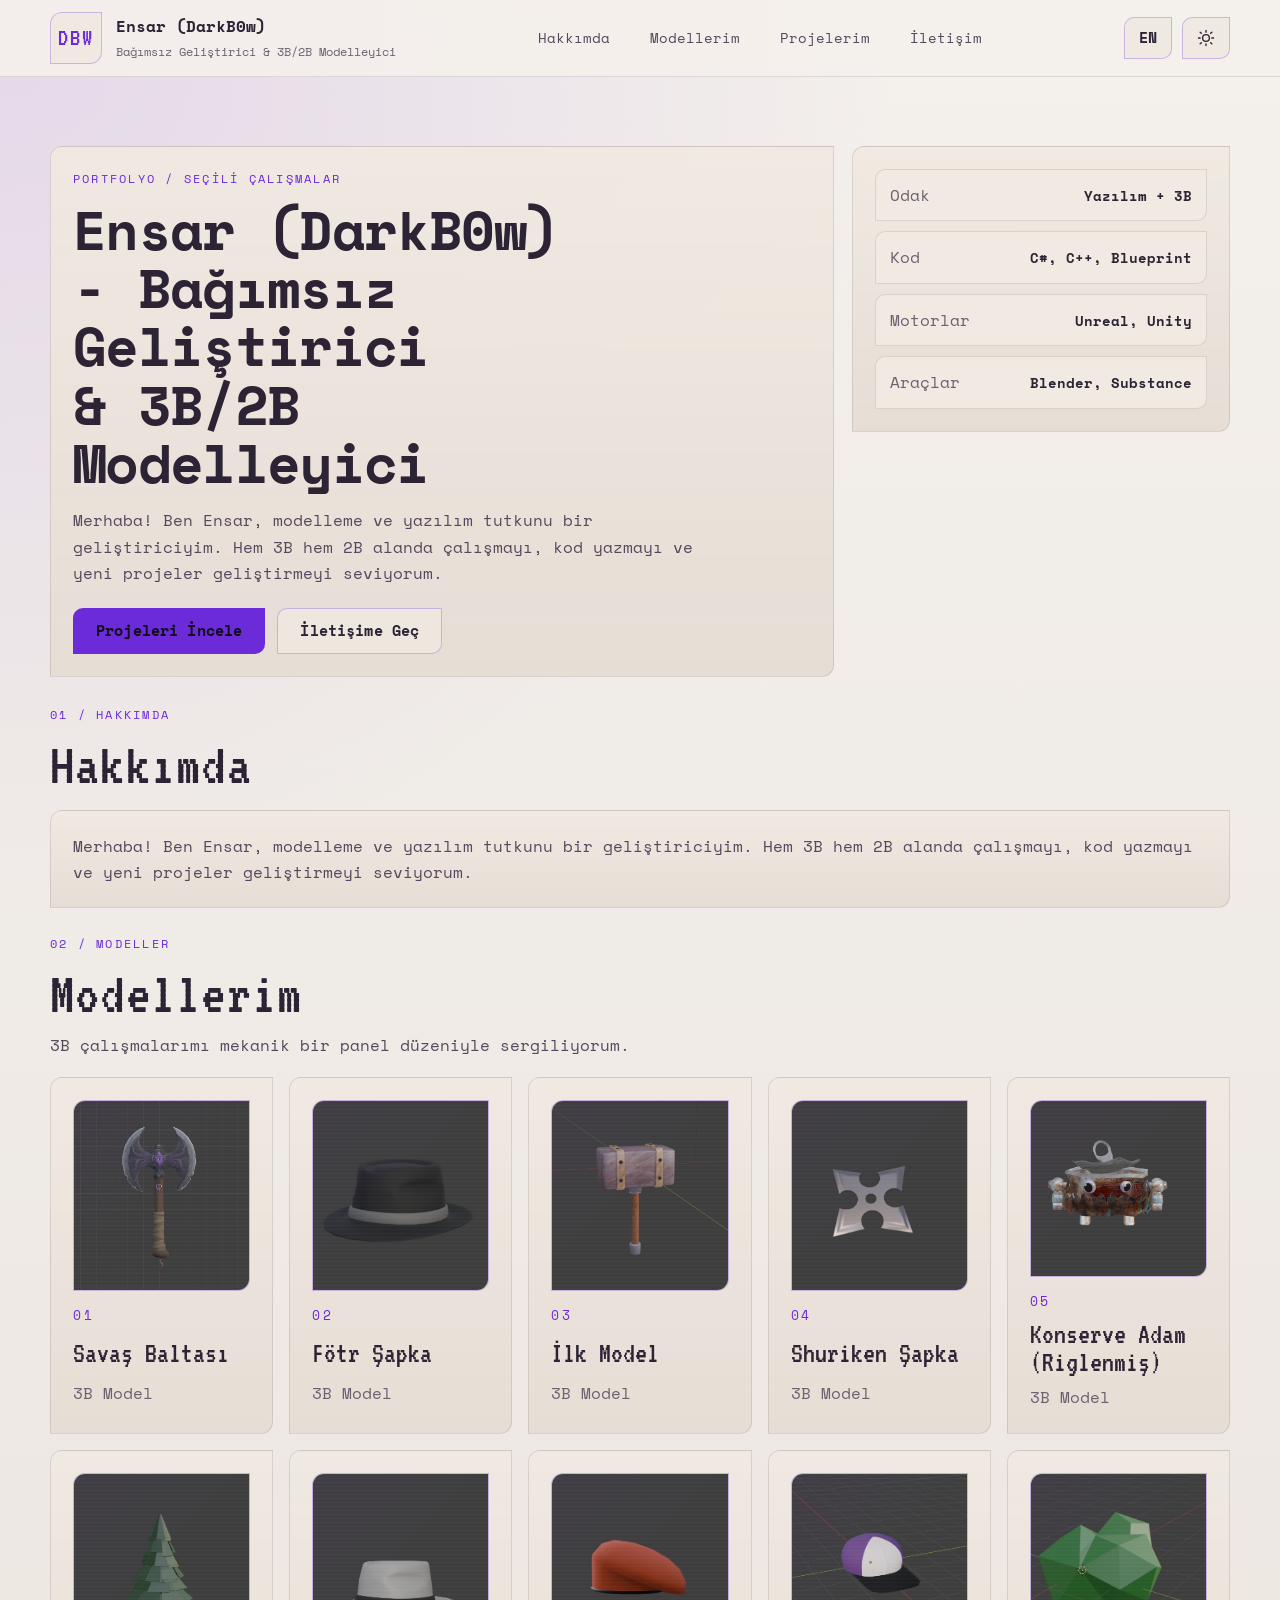
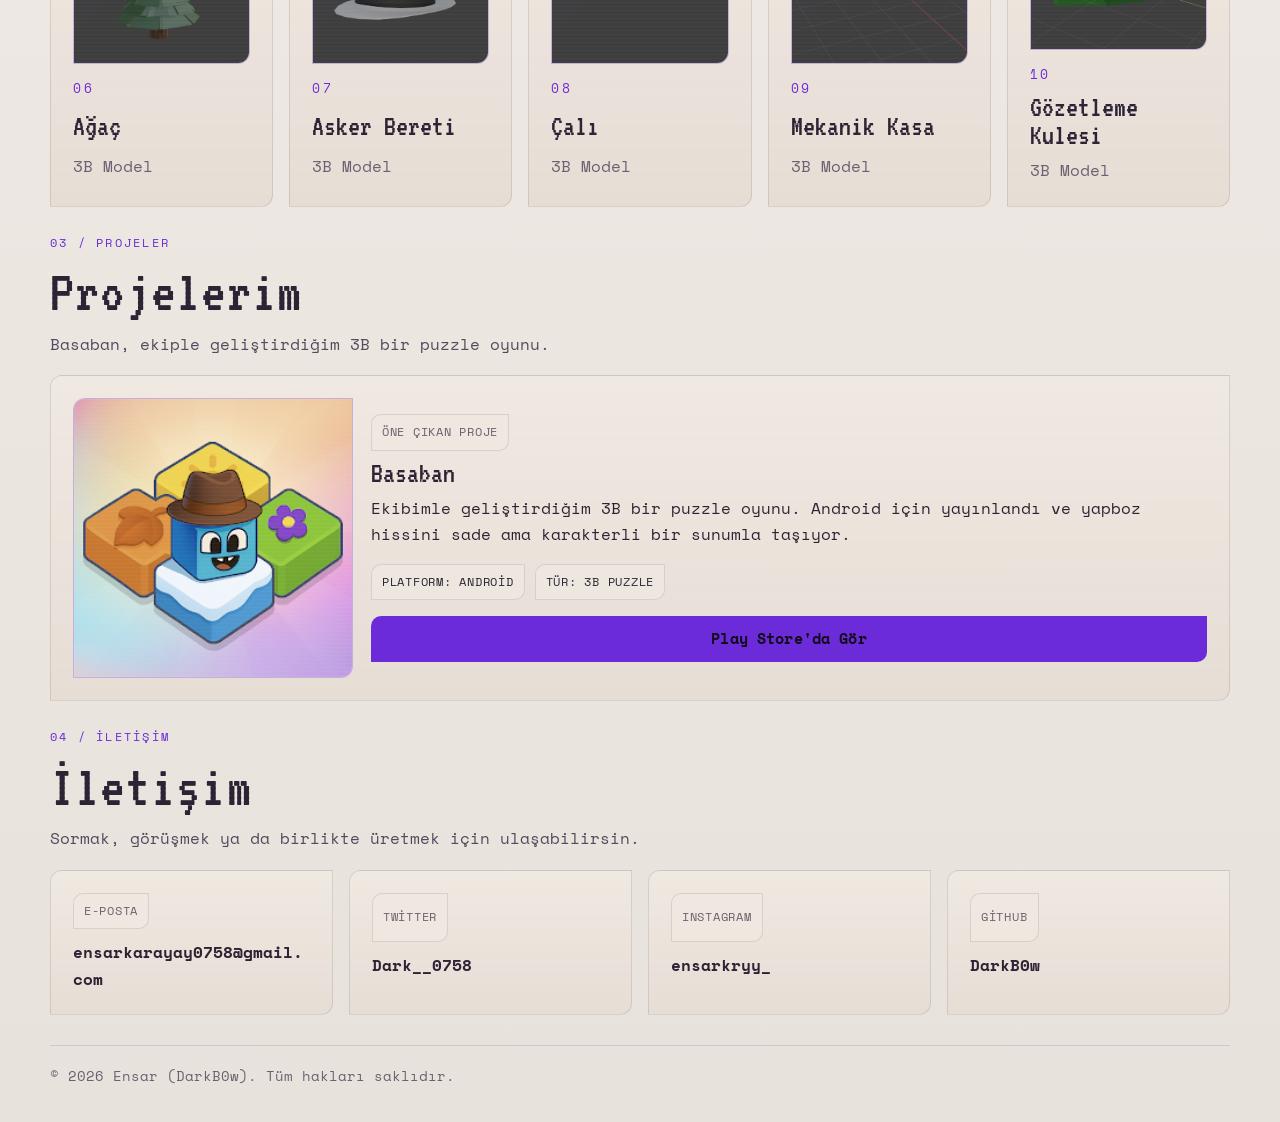
==== commit f18dd469: "feat: Improve mobile responsiveness and image interactions - Adapted layout for mobile devices (resp" ====
--- a/index.html
+++ b/index.html
@@ -67,13 +67,6 @@
                         <span data-i18n="status.toolsLabel">Araçlar</span>
                         <strong data-i18n="status.toolsValue">Blender, Substance</strong>
                     </div>
-                    <div class="status-card">
-                        <span data-i18n="status.langLabel">Dil</span>
-                        <strong>TR / EN</strong>
-                    </div>
-                    <p class="status-note" data-i18n="hero.note">
-                        Kısa, net ve karakterli bir portfolyo arayüzü.
-                    </p>
                 </aside>
             </div>
         </section>
--- a/style.css
+++ b/style.css
@@ -524,6 +524,10 @@
     aspect-ratio: 1 / 1;
 }
 
+.media-frame.is-zoomable {
+    cursor: zoom-in;
+}
+
 .media-card:hover,
 .project-card:hover,
 .contact-card:hover {
@@ -534,6 +538,82 @@
 .project-card:hover .project-frame img {
     filter: sepia(100%) hue-rotate(190deg) saturate(290%) opacity(0.82) contrast(1.1);
     animation: holo-flicker 0.18s steps(2, end) infinite;
+}
+
+.lightbox {
+    position: fixed;
+    inset: 0;
+    display: grid;
+    place-items: center;
+    padding: 20px;
+    background: rgba(10, 8, 14, 0.82);
+    backdrop-filter: blur(10px);
+    opacity: 0;
+    pointer-events: none;
+    transition: opacity var(--transition-snappy);
+    z-index: 2000;
+}
+
+.lightbox.is-open {
+    opacity: 1;
+    pointer-events: auto;
+}
+
+.lightbox-panel {
+    width: min(92vw, 980px);
+    max-height: 90vh;
+    display: grid;
+    gap: 14px;
+    padding: 14px;
+    border: 1px solid var(--border);
+    border-radius: var(--panel-radius);
+    background: linear-gradient(180deg, color-mix(in srgb, var(--surface) 94%, transparent), var(--surface-2));
+    box-shadow: 0 22px 70px rgba(0, 0, 0, 0.45);
+}
+
+.lightbox-image-wrap {
+    min-height: 0;
+    overflow: hidden;
+    border: 1px solid var(--border-soft);
+    border-radius: var(--panel-radius);
+    background: var(--bg-alt);
+}
+
+.lightbox-image {
+    width: 100%;
+    max-height: 76vh;
+    object-fit: contain;
+    background: var(--bg-alt);
+}
+
+.lightbox-caption {
+    display: flex;
+    align-items: center;
+    justify-content: space-between;
+    gap: 12px;
+    color: var(--text-dim);
+    font-size: 0.92rem;
+}
+
+.lightbox-close {
+    display: inline-grid;
+    place-items: center;
+    min-width: 40px;
+    min-height: 40px;
+    border: 1px solid var(--border);
+    border-radius: var(--chip-radius);
+    background: color-mix(in srgb, var(--surface) 88%, transparent);
+    color: var(--text);
+    cursor: pointer;
+}
+
+.lightbox-close:hover {
+    border-color: var(--accent);
+    color: var(--accent-strong);
+}
+
+body.has-lightbox-open {
+    overflow: hidden;
 }
 
 .media-copy,
@@ -669,21 +749,88 @@
 
 @media (max-width: 720px) {
     :root {
-        --header-offset: 132px;
+        --header-offset: 0px;
+    }
+
+    body {
+        padding-top: 0;
+    }
+
+    .site-header {
+        position: static;
     }
 
     .container {
-        width: min(calc(100% - 22px), var(--max-width));
-    }
-
-    .nav-links {
-        order: 3;
-        width: 100%;
-        justify-content: flex-start;
+        width: min(calc(100% - 16px), var(--max-width));
+    }
+
+    .section {
+        scroll-margin-top: 12px;
+        padding: 22px 0 6px;
+    }
+
+    .hero-section {
+        padding-top: 14px;
+    }
+
+    .section-head {
+        gap: 8px;
+        margin-bottom: 16px;
+    }
+
+    .section-head h2 {
+        font-size: clamp(1.85rem, 9vw, 2.7rem);
+    }
+
+    .section-subtitle {
+        max-width: 42ch;
+    }
+
+    .hero-grid,
+    .project-card,
+    .contact-grid,
+    .models-grid {
+        grid-template-columns: 1fr;
+    }
+
+    .hero-grid {
+        gap: 16px;
+    }
+
+    .header-inner {
+        min-height: 60px;
+        padding-block: 8px;
+        gap: 10px;
+    }
+
+    .brand {
+        gap: 10px;
+    }
+
+    .brand-mark {
+        width: 40px;
+        height: 40px;
+        font-size: 1.25rem;
+    }
+
+    .brand-copy strong {
+        font-size: 0.88rem;
+    }
+
+    .brand-copy small {
+        font-size: 0.7rem;
+        line-height: 1.2;
     }
 
     .header-actions {
-        margin-left: auto;
+        gap: 8px;
+    }
+
+    .chip-button,
+    .icon-button {
+        min-height: 36px;
+        min-width: 36px;
+        padding: 0 10px;
     }
 
     .hero-copy,
@@ -695,14 +842,66 @@
         padding: 18px;
     }
 
-    .button-row,
+    .hero-copy h1 {
+        font-size: clamp(1.9rem, 8vw, 2.55rem);
+        max-width: none;
+    }
+
+    .lead {
+        margin-top: 12px;
+        max-width: none;
+        font-size: 0.95rem;
+    }
+
+    .button {
+        min-height: 44px;
+        padding: 0 18px;
+    }
+
+    .button-row {
+        margin-top: 16px;
+    }
+
     .tag-row {
         gap: 10px;
     }
 
+    .status-card {
+        flex-direction: column;
+        align-items: flex-start;
+        gap: 6px;
+        padding: 12px 14px;
+    }
+
+    .status-card strong {
+        text-align: left;
+    }
+
     .media-copy h3,
     .project-copy h3 {
-        font-size: 1.8rem;
+        font-size: 1.6rem;
+    }
+
+    .project-card {
+        gap: 16px;
+    }
+
+    .media-frame img,
+    .project-frame img {
+        aspect-ratio: 16 / 10;
+    }
+
+    .media-copy,
+    .project-copy {
+        gap: 8px;
+    }
+
+    .media-index {
+        font-size: 0.76rem;
+    }
+
+    .contact-card strong {
+        font-size: 0.95rem;
     }
 }
 
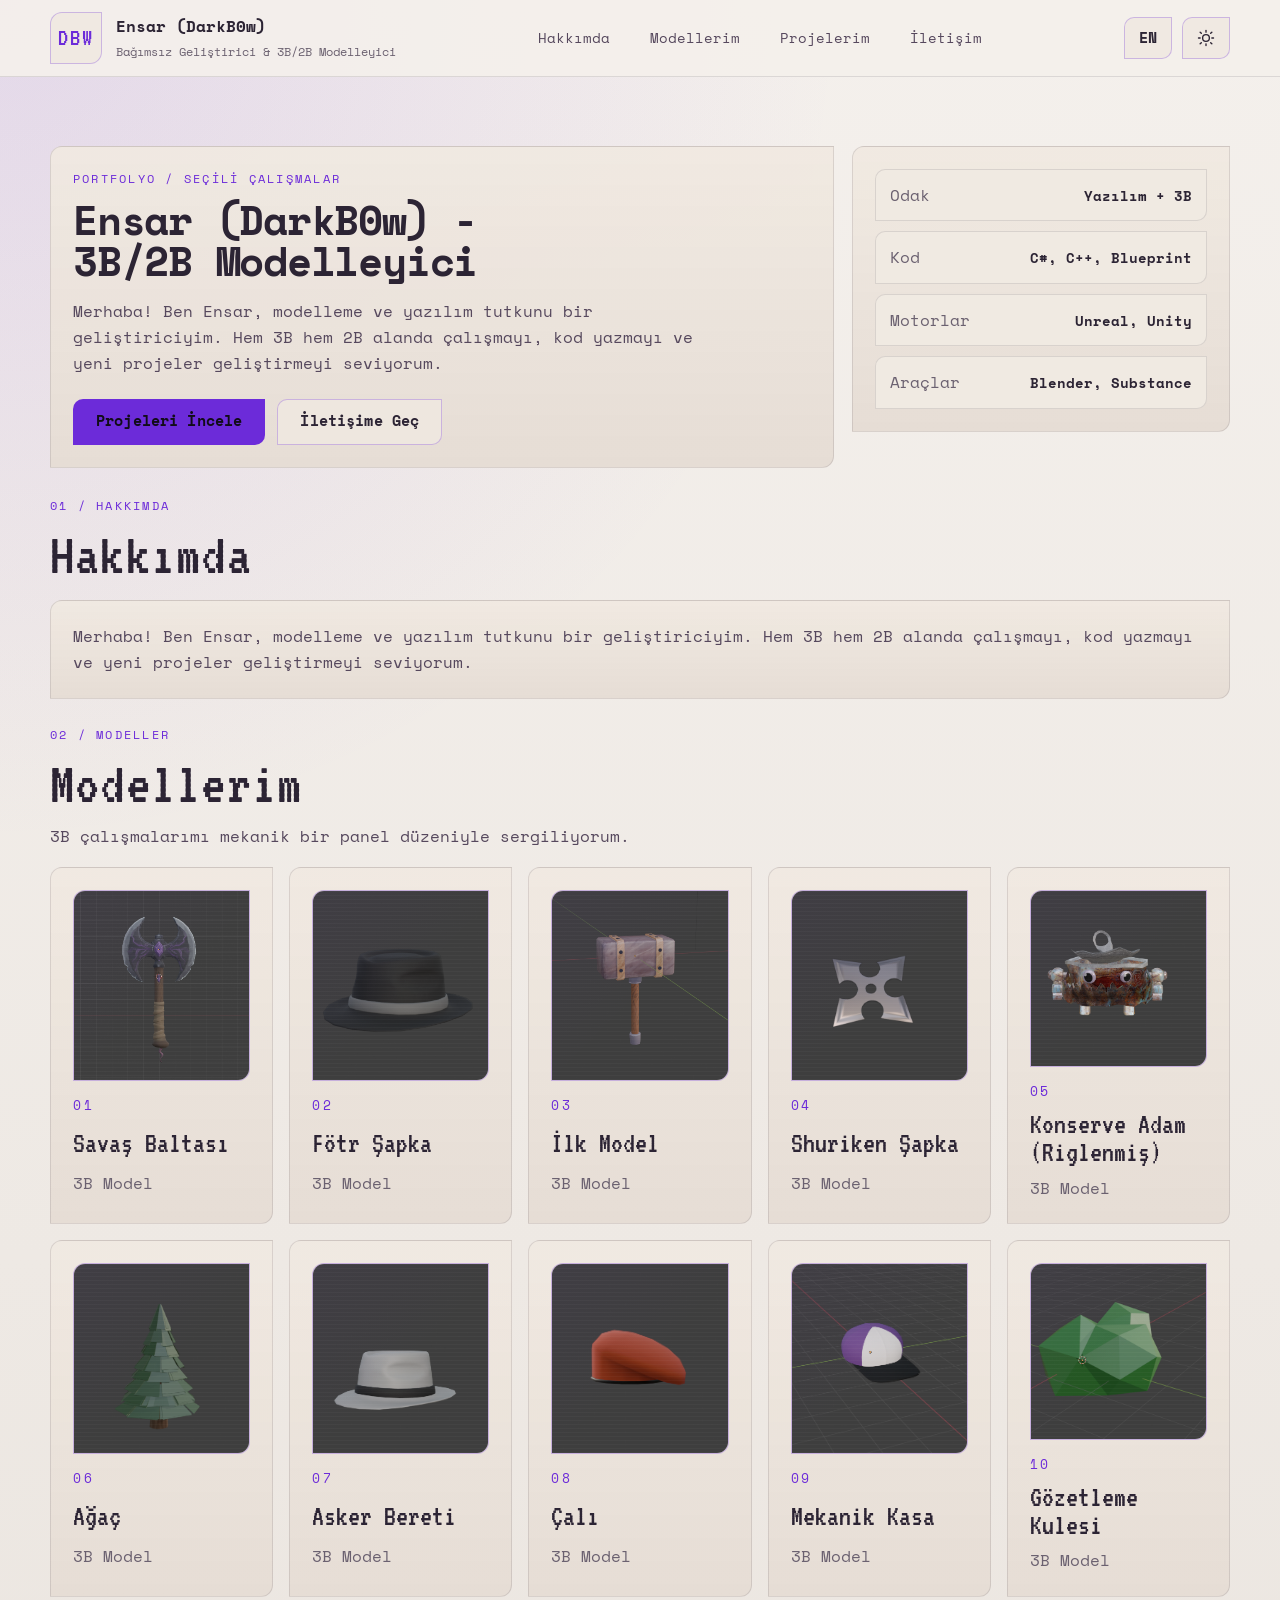
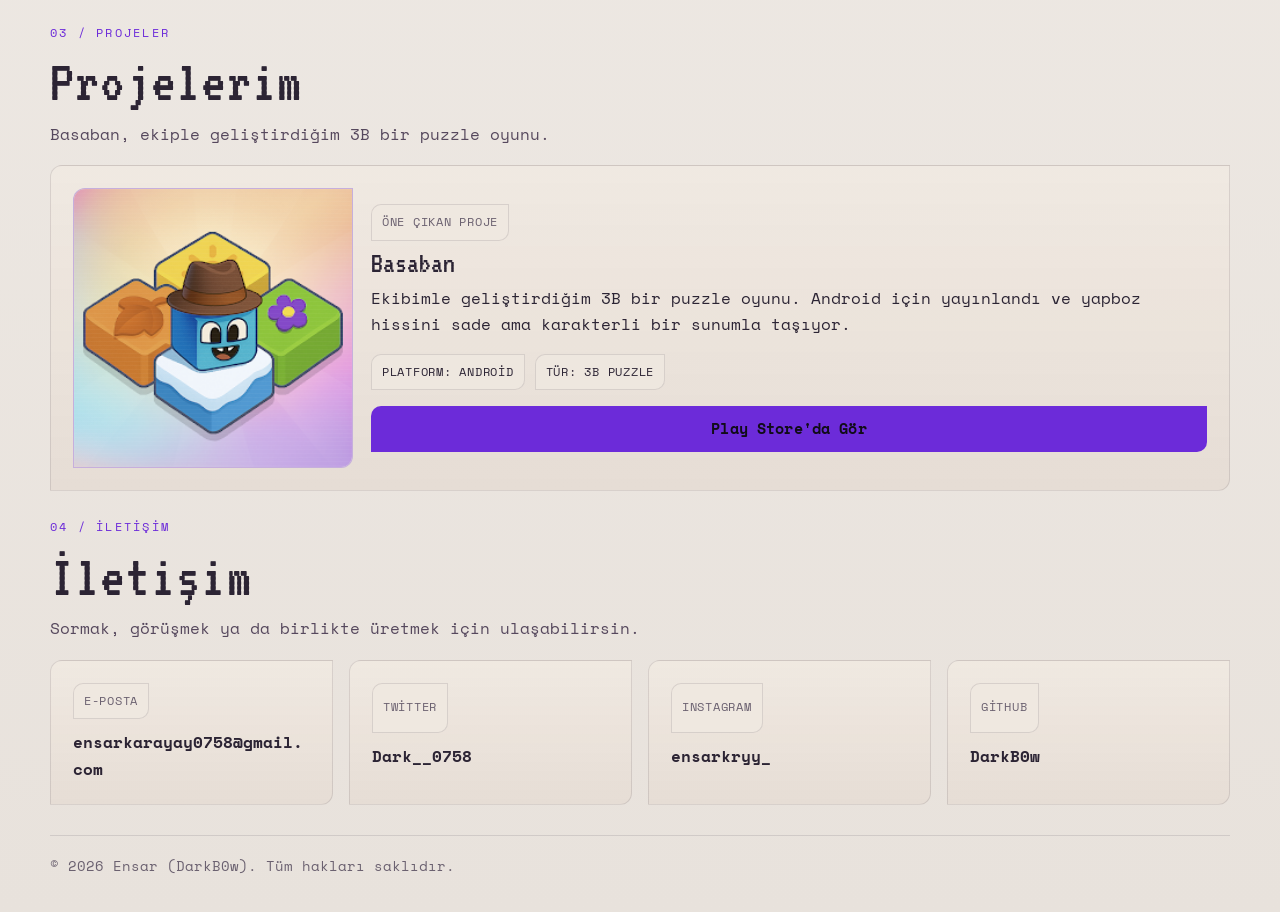
==== commit 9a623378: "The initial font size was reduced and the layout was changed." ====
--- a/index.html
+++ b/index.html
@@ -39,7 +39,7 @@
             <div class="container hero-grid">
                 <div class="panel hero-copy">
                     <p class="eyebrow" data-i18n="hero.kicker">PORTFOLYO / SEÇİLİ ÇALIŞMALAR</p>
-                    <h1 data-i18n="hero.title">Ensar (DarkB0w) - Bağımsız Geliştirici & 3B/2B Modelleyici</h1>
+                    <h1 data-i18n="hero.title">Ensar (DarkB0w) - 3B/2B Modelleyici</h1>
                     <p class="lead" data-i18n="hero.copy">
                         Merhaba! Ben Ensar, modelleme ve yazılım tutkunu bir geliştiriciyim. Hem 3B hem 2B alanda çalışmayı, kod yazmayı ve yeni projeler geliştirmeyi seviyorum.
                     </p>
--- a/style.css
+++ b/style.css
@@ -321,11 +321,11 @@
 .hero-copy h1 {
     margin-top: 10px;
     font-family: var(--font-body);
-    font-size: clamp(2rem, 4.3vw, 3.5rem);
+    font-size: clamp(1.7rem, 3.2vw, 2.7rem);
     font-weight: 700;
-    line-height: 1.06;
+    line-height: 1;
     letter-spacing: -0.03em;
-    max-width: 16ch;
+    max-width: 20ch;
 }
 
 .lead {
@@ -743,7 +743,7 @@
     }
 
     .hero-copy h1 {
-        max-width: 14ch;
+        max-width: 18ch;
     }
 }
 
@@ -843,7 +843,7 @@
     }
 
     .hero-copy h1 {
-        font-size: clamp(1.9rem, 8vw, 2.55rem);
+        font-size: clamp(1.9rem, 8vw, 2.45rem);
         max-width: none;
     }
 
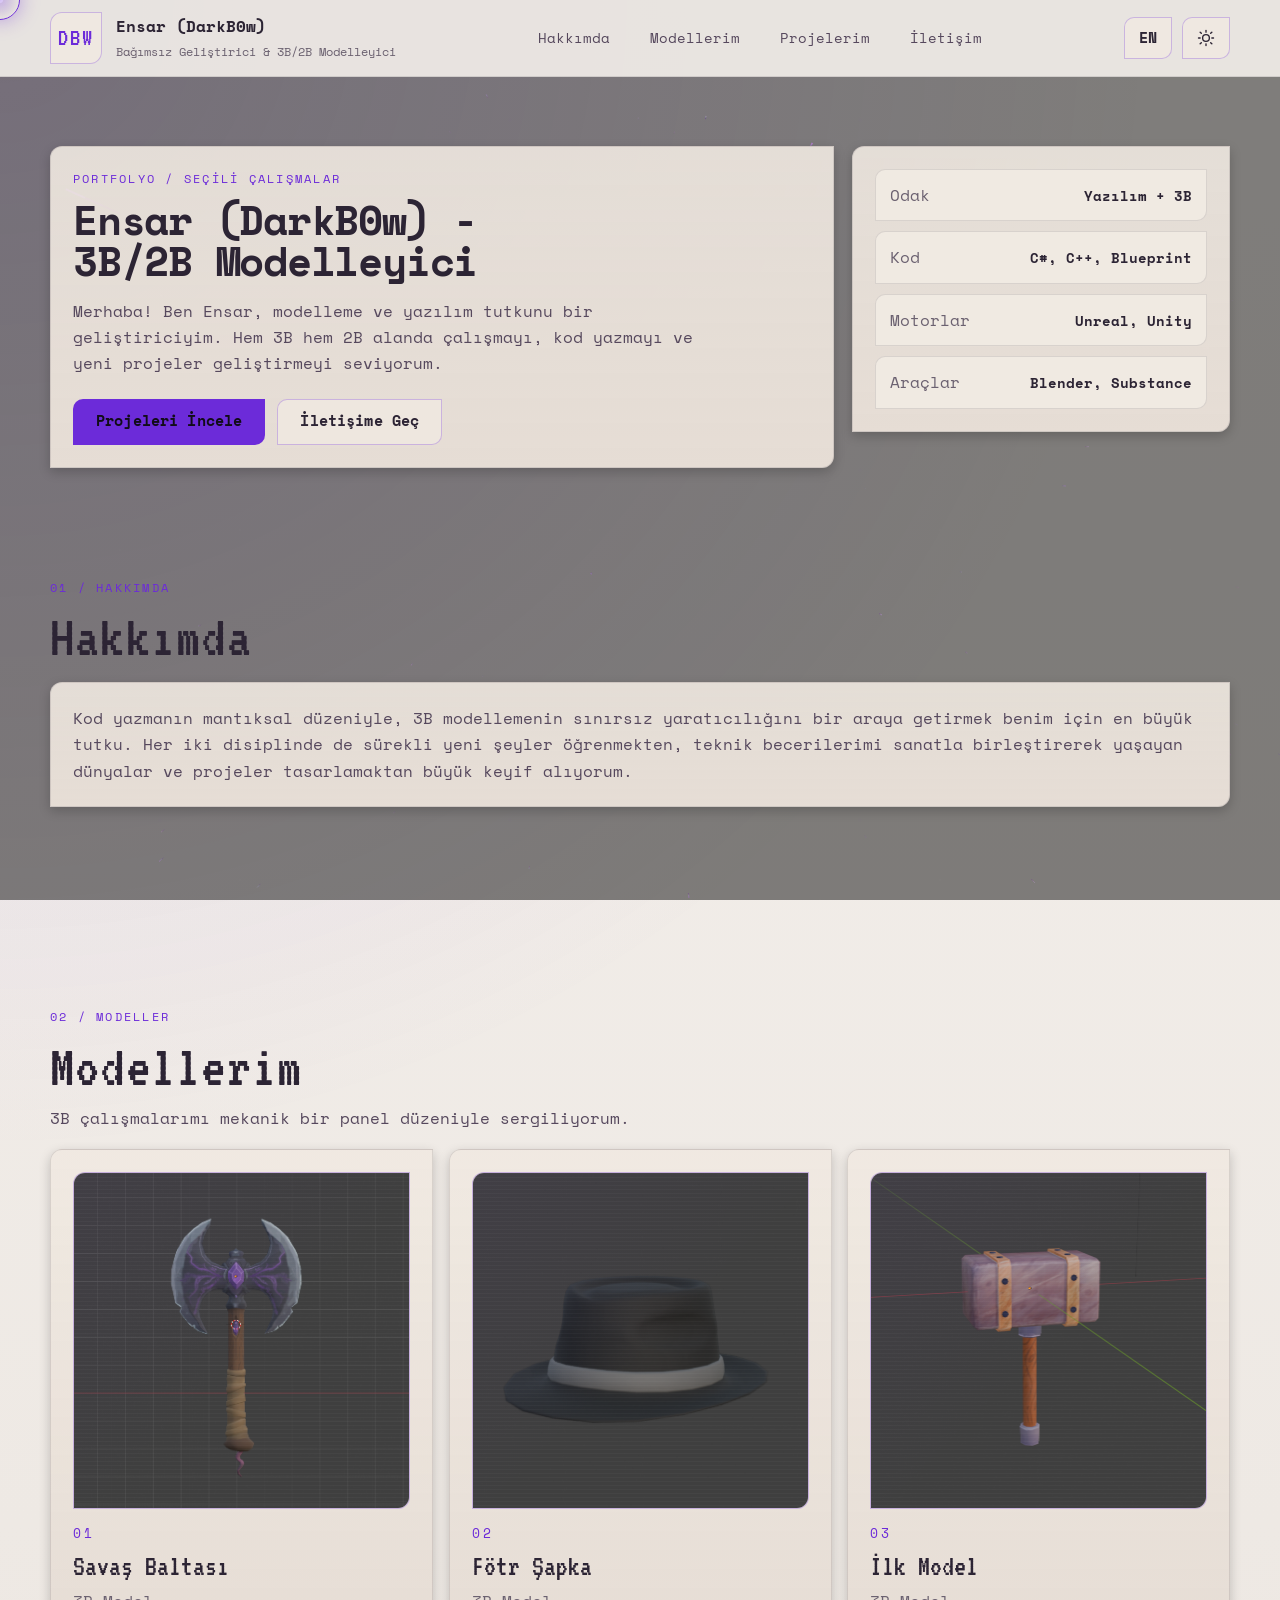
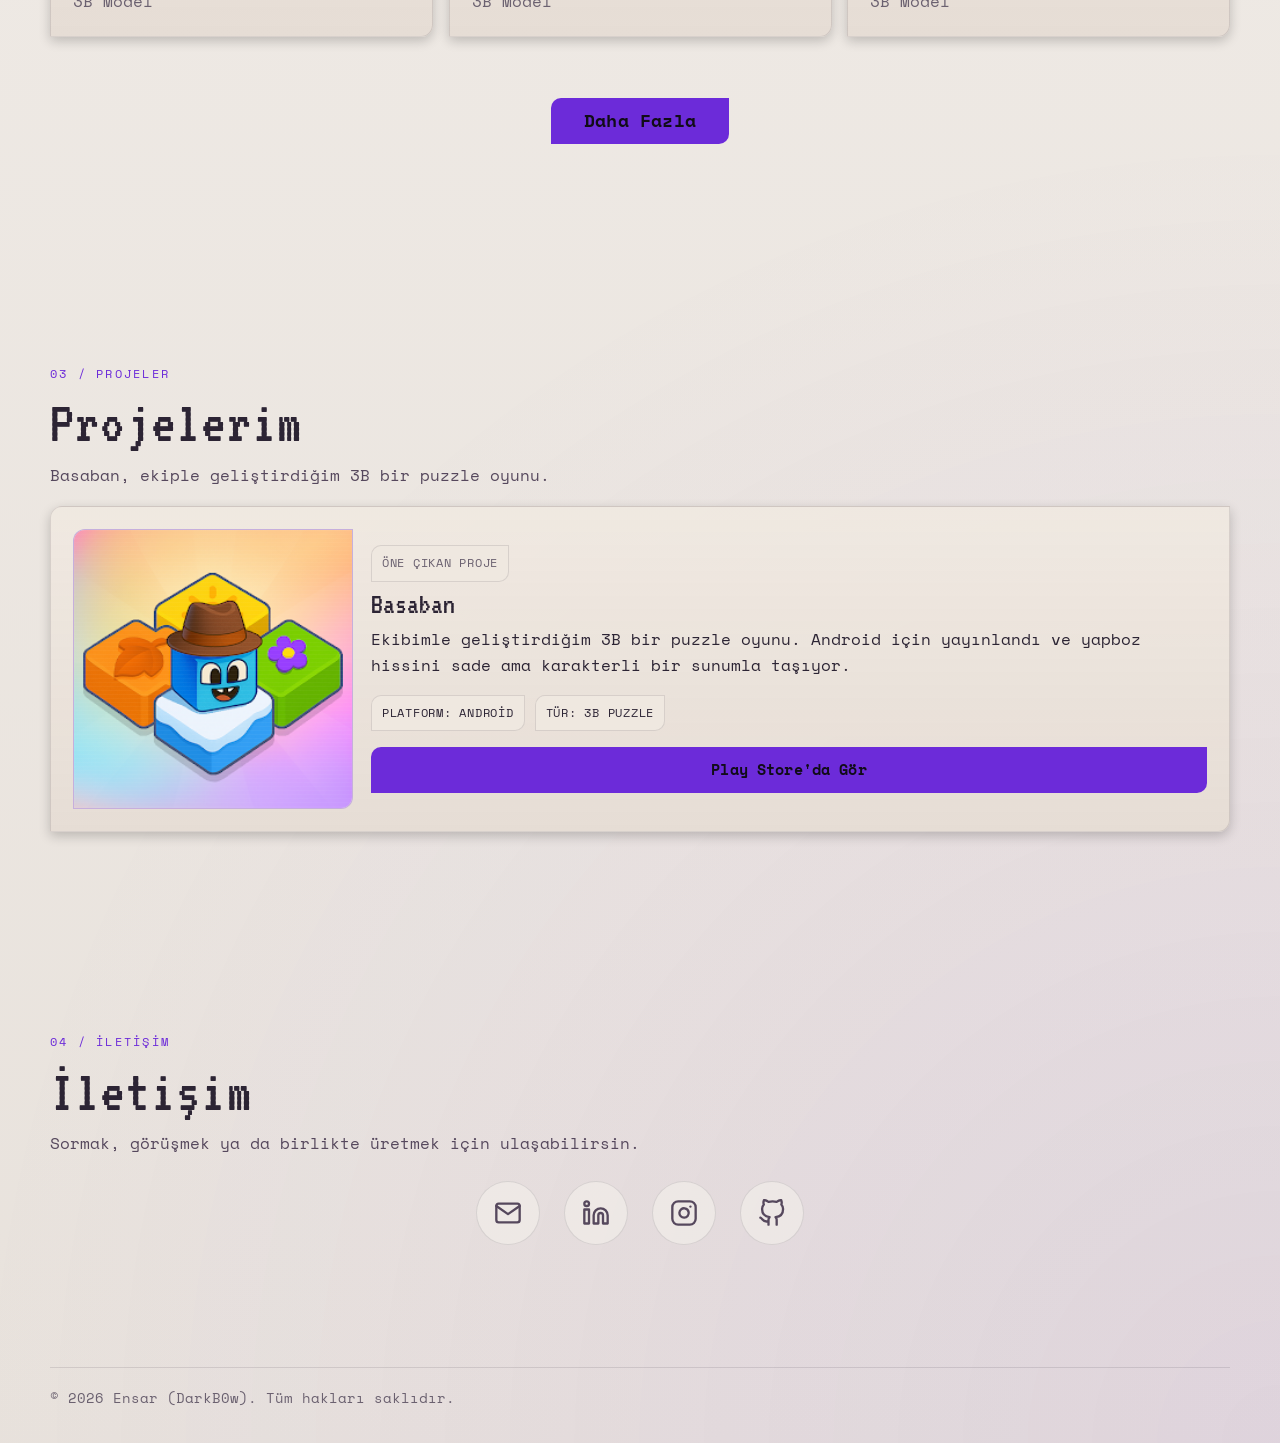
==== commit c89fb1e0: "feat: Add 3D tilt hover effect, floating/tilt separation, Model11-15" ====
--- a/index.html
+++ b/index.html
@@ -1,15 +1,21 @@
 <!DOCTYPE html>
 <html lang="tr" data-theme="dark">
+
 <head>
     <meta charset="UTF-8">
     <meta name="viewport" content="width=device-width, initial-scale=1.0">
     <title>Ensar (DarkB0w) | Portfolio</title>
     <link rel="preconnect" href="https://fonts.googleapis.com">
     <link rel="preconnect" href="https://fonts.gstatic.com" crossorigin>
-    <link href="https://fonts.googleapis.com/css2?family=Space+Mono:wght@400;700&family=VT323&display=swap" rel="stylesheet">
+    <link href="https://fonts.googleapis.com/css2?family=Space+Mono:wght@400;700&family=VT323&display=swap"
+        rel="stylesheet">
     <link rel="stylesheet" href="style.css">
 </head>
+
 <body>
+    <!-- Reference Starfield Background -->
+    <canvas id="starfield"></canvas>
+
     <header class="site-header">
         <div class="container header-inner">
             <a class="brand" href="#home" aria-label="Ensar DarkB0w">
@@ -37,20 +43,22 @@
     <main>
         <section id="home" class="section hero-section">
             <div class="container hero-grid">
-                <div class="panel hero-copy">
-                    <p class="eyebrow" data-i18n="hero.kicker">PORTFOLYO / SEÇİLİ ÇALIŞMALAR</p>
-                    <h1 data-i18n="hero.title">Ensar (DarkB0w) - 3B/2B Modelleyici</h1>
-                    <p class="lead" data-i18n="hero.copy">
-                        Merhaba! Ben Ensar, modelleme ve yazılım tutkunu bir geliştiriciyim. Hem 3B hem 2B alanda çalışmayı, kod yazmayı ve yeni projeler geliştirmeyi seviyorum.
+                <div class="panel hero-copy reveal-up">
+                    <p class="eyebrow subtitle" data-i18n="hero.kicker">PORTFOLYO / SEÇİLİ ÇALIŞMALAR</p>
+                    <h1 class="title" data-i18n="hero.title">Ensar (DarkB0w) - <span class="highlight">3B/2B
+                            Modelleyici</span></h1>
+                    <p class="lead tagline" data-i18n="hero.copy">
+                        Merhaba! Ben Ensar, modelleme ve yazılım tutkunu bir geliştiriciyim. Hem 3B hem 2B alanda
+                        çalışmayı, kod yazmayı ve yeni projeler geliştirmeyi seviyorum.
                     </p>
 
-                    <div class="button-row">
+                    <div class="button-row action-fade">
                         <a class="button primary" href="#projects" data-i18n="hero.primary">Projeleri İncele</a>
                         <a class="button secondary" href="#contact" data-i18n="hero.secondary">İletişime Geç</a>
                     </div>
                 </div>
 
-                <aside class="panel status-panel">
+                <aside class="panel status-panel reveal-up">
                     <div class="status-card">
                         <span data-i18n="status.focusLabel">Odak</span>
                         <strong data-i18n="status.focusValue">Yazılım + 3B</strong>
@@ -80,7 +88,10 @@
             <div class="container">
                 <article class="panel text-panel">
                     <p data-i18n="about.copy">
-                        Merhaba! Ben Ensar, modelleme ve yazılım tutkunu bir geliştiriciyim. Hem 3B hem 2B alanda çalışmayı, kod yazmayı ve yeni projeler geliştirmeyi seviyorum.
+                        Kod yazmanın mantıksal düzeniyle, 3B modellemenin sınırsız yaratıcılığını bir araya getirmek
+                        benim için en büyük tutku. Her iki disiplinde de sürekli yeni şeyler öğrenmekten, teknik
+                        becerilerimi sanatla birleştirerek yaşayan dünyalar ve projeler tasarlamaktan büyük keyif
+                        alıyorum.
                     </p>
                 </article>
             </div>
@@ -90,10 +101,11 @@
             <div class="container section-head">
                 <p class="eyebrow" data-i18n="models.kicker">02 / MODELLER</p>
                 <h2 data-i18n="models.title">Modellerim</h2>
-                <p class="section-subtitle" data-i18n="models.subtitle">3B çalışmalarımı mekanik bir panel düzeniyle sergiliyorum.</p>
-            </div>
-
-            <div class="container card-grid models-grid">
+                <p class="section-subtitle" data-i18n="models.subtitle">3B çalışmalarımı mekanik bir panel düzeniyle
+                    sergiliyorum.</p>
+            </div>
+
+            <div class="container card-grid models-grid reveal-up">
                 <article class="panel media-card">
                     <div class="media-frame">
                         <img src="images/Model1.png" alt="Savaş Baltası">
@@ -126,83 +138,10 @@
                         <p data-i18n="models.tag">3B Model</p>
                     </div>
                 </article>
-
-                <article class="panel media-card">
-                    <div class="media-frame">
-                        <img src="images/Model4.png" alt="Shuriken Şapka">
-                    </div>
-                    <div class="media-copy">
-                        <span class="media-index">04</span>
-                        <h3 data-i18n="models.item4">Shuriken Şapka</h3>
-                        <p data-i18n="models.tag">3B Model</p>
-                    </div>
-                </article>
-
-                <article class="panel media-card">
-                    <div class="media-frame">
-                        <img src="images/Model5.png" alt="Konserve Adam">
-                    </div>
-                    <div class="media-copy">
-                        <span class="media-index">05</span>
-                        <h3 data-i18n="models.item5">Konserve Adam (Riglenmiş)</h3>
-                        <p data-i18n="models.tag">3B Model</p>
-                    </div>
-                </article>
-
-                <article class="panel media-card">
-                    <div class="media-frame">
-                        <img src="images/Model6.png" alt="Ağaç">
-                    </div>
-                    <div class="media-copy">
-                        <span class="media-index">06</span>
-                        <h3 data-i18n="models.item6">Ağaç</h3>
-                        <p data-i18n="models.tag">3B Model</p>
-                    </div>
-                </article>
-
-                <article class="panel media-card">
-                    <div class="media-frame">
-                        <img src="images/Model7.png" alt="Asker Bereti">
-                    </div>
-                    <div class="media-copy">
-                        <span class="media-index">07</span>
-                        <h3 data-i18n="models.item7">Asker Bereti</h3>
-                        <p data-i18n="models.tag">3B Model</p>
-                    </div>
-                </article>
-
-                <article class="panel media-card">
-                    <div class="media-frame">
-                        <img src="images/Model8.png" alt="Çalı">
-                    </div>
-                    <div class="media-copy">
-                        <span class="media-index">08</span>
-                        <h3 data-i18n="models.item8">Çalı</h3>
-                        <p data-i18n="models.tag">3B Model</p>
-                    </div>
-                </article>
-
-                <article class="panel media-card">
-                    <div class="media-frame">
-                        <img src="images/Model9.png" alt="Mekanik Kasa">
-                    </div>
-                    <div class="media-copy">
-                        <span class="media-index">09</span>
-                        <h3 data-i18n="models.item9">Mekanik Kasa</h3>
-                        <p data-i18n="models.tag">3B Model</p>
-                    </div>
-                </article>
-
-                <article class="panel media-card">
-                    <div class="media-frame">
-                        <img src="images/Model10.png" alt="Gözetleme Kulesi">
-                    </div>
-                    <div class="media-copy">
-                        <span class="media-index">10</span>
-                        <h3 data-i18n="models.item10">Gözetleme Kulesi</h3>
-                        <p data-i18n="models.tag">3B Model</p>
-                    </div>
-                </article>
+            </div>
+
+            <div class="container models-show-more">
+                <button class="button primary" id="show-more-models-btn" data-i18n="models.showMore">Daha Fazla</button>
             </div>
         </section>
 
@@ -210,10 +149,11 @@
             <div class="container section-head">
                 <p class="eyebrow" data-i18n="projects.kicker">03 / PROJELER</p>
                 <h2 data-i18n="projects.title">Projelerim</h2>
-                <p class="section-subtitle" data-i18n="projects.subtitle">Basaban, ekiple geliştirdiğim 3B bir puzzle oyunu.</p>
-            </div>
-
-            <div class="container">
+                <p class="section-subtitle" data-i18n="projects.subtitle">Basaban, ekiple geliştirdiğim 3B bir puzzle
+                    oyunu.</p>
+            </div>
+
+            <div class="container reveal-up">
                 <article class="panel project-card">
                     <div class="project-visual media-frame project-frame">
                         <img src="images/basaban-logo.png" alt="Basaban logo">
@@ -223,7 +163,8 @@
                         <span class="project-tag" data-i18n="projects.featured">Öne Çıkan Proje</span>
                         <h3>Basaban</h3>
                         <p data-i18n="projects.description">
-                            Ekibimle geliştirdiğim 3B bir puzzle oyunu. Android için yayınlandı ve yapboz hissini sade ama karakterli bir sunumla taşıyor.
+                            Ekibimle geliştirdiğim 3B bir puzzle oyunu. Android için yayınlandı ve yapboz hissini sade
+                            ama karakterli bir sunumla taşıyor.
                         </p>
 
                         <div class="tag-row">
@@ -231,7 +172,9 @@
                             <span class="tag" data-i18n="projects.genre">Tür: 3B Puzzle</span>
                         </div>
 
-                        <a href="https://play.google.com/store/apps/details?id=com.Order66Studios.Basaban&hl=tr" target="_blank" rel="noreferrer" class="button primary" data-i18n="projects.button">Play Store'da Gör</a>
+                        <a href="https://play.google.com/store/apps/details?id=com.Order66Studios.Basaban&hl=tr"
+                            target="_blank" rel="noreferrer" class="button primary" data-i18n="projects.button">Play
+                            Store'da Gör</a>
                     </div>
                 </article>
             </div>
@@ -241,32 +184,170 @@
             <div class="container section-head">
                 <p class="eyebrow" data-i18n="contact.kicker">04 / İLETİŞİM</p>
                 <h2 data-i18n="contact.title">İletişim</h2>
-                <p class="section-subtitle" data-i18n="contact.subtitle">Sormak, görüşmek ya da birlikte üretmek için ulaşabilirsin.</p>
-            </div>
-
-            <div class="container contact-grid">
-                <a class="panel contact-card" href="mailto:ensarkarayay0758@gmail.com">
-                    <span class="contact-label" data-i18n="contact.email">E-posta</span>
-                    <strong>ensarkarayay0758@gmail.com</strong>
+                <p class="section-subtitle" data-i18n="contact.subtitle">Sormak, görüşmek ya da birlikte üretmek için
+                    ulaşabilirsin.</p>
+            </div>
+
+            <div class="container social-links-row reveal-up">
+                <a class="social-circle" href="mailto:ensarkarayay0758@gmail.com" aria-label="E-posta" title="E-posta">
+                    <svg width="24" height="24" viewBox="0 0 24 24" fill="none" stroke="currentColor" stroke-width="2"
+                        stroke-linecap="round" stroke-linejoin="round">
+                        <path d="M4 4h16c1.1 0 2 .9 2 2v12c0 1.1-.9 2-2 2H4c-1.1 0-2-.9-2-2V6c0-1.1.9-2 2-2z"></path>
+                        <polyline points="22,6 12,13 2,6"></polyline>
+                    </svg>
                 </a>
 
-                <a class="panel contact-card" href="https://x.com/Dark__0758" target="_blank" rel="noreferrer">
-                    <span class="contact-label" data-i18n="contact.twitter">Twitter</span>
-                    <strong>Dark__0758</strong>
+                <a class="social-circle" href="https://www.linkedin.com/in/ensar-karayay-73a8a62a5/" target="_blank"
+                    rel="noreferrer" aria-label="LinkedIn" title="LinkedIn">
+                    <svg width="24" height="24" viewBox="0 0 24 24" fill="none" stroke="currentColor" stroke-width="2"
+                        stroke-linecap="round" stroke-linejoin="round">
+                        <path d="M16 8a6 6 0 0 1 6 6v7h-4v-7a2 2 0 0 0-2-2 2 2 0 0 0-2 2v7h-4v-7a6 6 0 0 1 6-6z"></path>
+                        <rect x="2" y="9" width="4" height="12"></rect>
+                        <circle cx="4" cy="4" r="2"></circle>
+                    </svg>
                 </a>
 
-                <a class="panel contact-card" href="https://www.instagram.com/ensarkryy_/" target="_blank" rel="noreferrer">
-                    <span class="contact-label" data-i18n="contact.instagram">Instagram</span>
-                    <strong>ensarkryy_</strong>
+                <a class="social-circle" href="https://www.instagram.com/ensarkryy_/" target="_blank" rel="noreferrer"
+                    aria-label="Instagram" title="Instagram">
+                    <svg width="24" height="24" viewBox="0 0 24 24" fill="none" stroke="currentColor" stroke-width="2"
+                        stroke-linecap="round" stroke-linejoin="round">
+                        <rect x="2" y="2" width="20" height="20" rx="5" ry="5"></rect>
+                        <path d="M16 11.37A4 4 0 1 1 12.63 8 4 4 0 0 1 16 11.37z"></path>
+                        <line x1="17.5" y1="6.5" x2="17.51" y2="6.5"></line>
+                    </svg>
                 </a>
 
-                <a class="panel contact-card" href="https://github.com/DarkB0w" target="_blank" rel="noreferrer">
-                    <span class="contact-label" data-i18n="contact.github">GitHub</span>
-                    <strong>DarkB0w</strong>
+                <a class="social-circle" href="https://github.com/DarkB0w" target="_blank" rel="noreferrer"
+                    aria-label="GitHub" title="GitHub">
+                    <svg width="24" height="24" viewBox="0 0 24 24" fill="none" stroke="currentColor" stroke-width="2"
+                        stroke-linecap="round" stroke-linejoin="round">
+                        <path
+                            d="M9 19c-5 1.5-5-2.5-7-3m14 6v-3.87a3.37 3.37 0 0 0-.94-2.61c3.14-.35 6.44-1.54 6.44-7A5.44 5.44 0 0 0 20 4.77 5.07 5.07 0 0 0 19.91 1S18.73.65 16 2.48a13.38 13.38 0 0 0-7 0C6.27.65 5.09 1 5.09 1A5.07 5.07 0 0 0 5 4.77a5.44 5.44 0 0 0-1.5 3.78c0 5.42 3.3 6.61 6.44 7A3.37 3.37 0 0 0 9 18.13V22">
+                        </path>
+                    </svg>
                 </a>
             </div>
         </section>
     </main>
+
+    <!-- All Models Modal -->
+    <div class="all-models-modal" id="all-models-modal" aria-hidden="true">
+        <div class="all-models-modal-content">
+            <div class="all-models-modal-header">
+                <h2 data-i18n="models.allModels">Tüm Modellerim</h2>
+                <button class="all-models-modal-close" id="close-all-models-btn" aria-label="Kapat">&times;</button>
+            </div>
+            <div class="all-models-modal-body">
+                <div class="card-grid models-grid">
+                    <article class="panel media-card">
+                        <div class="media-frame"><img src="images/Model1.png" alt="Savaş Baltası"></div>
+                        <div class="media-copy"><span class="media-index">01</span>
+                            <h3 data-i18n="models.item1">Savaş Baltası</h3>
+                            <p data-i18n="models.tag">3B Model</p>
+                        </div>
+                    </article>
+                    <article class="panel media-card">
+                        <div class="media-frame"><img src="images/Model2.png" alt="Fötr Şapka"></div>
+                        <div class="media-copy"><span class="media-index">02</span>
+                            <h3 data-i18n="models.item2">Fötr Şapka</h3>
+                            <p data-i18n="models.tag">3B Model</p>
+                        </div>
+                    </article>
+                    <article class="panel media-card">
+                        <div class="media-frame"><img src="images/Model3.png" alt="İlk Model"></div>
+                        <div class="media-copy"><span class="media-index">03</span>
+                            <h3 data-i18n="models.item3">İlk Model</h3>
+                            <p data-i18n="models.tag">3B Model</p>
+                        </div>
+                    </article>
+                    <article class="panel media-card">
+                        <div class="media-frame"><img src="images/Model4.png" alt="Shuriken Şapka"></div>
+                        <div class="media-copy"><span class="media-index">04</span>
+                            <h3 data-i18n="models.item4">Shuriken Şapka</h3>
+                            <p data-i18n="models.tag">3B Model</p>
+                        </div>
+                    </article>
+                    <article class="panel media-card">
+                        <div class="media-frame"><img src="images/Model5.png" alt="Konserve Adam"></div>
+                        <div class="media-copy"><span class="media-index">05</span>
+                            <h3 data-i18n="models.item5">Konserve Adam (Riglenmiş)</h3>
+                            <p data-i18n="models.tag">3B Model</p>
+                        </div>
+                    </article>
+                    <article class="panel media-card">
+                        <div class="media-frame"><img src="images/Model6.png" alt="Ağaç"></div>
+                        <div class="media-copy"><span class="media-index">06</span>
+                            <h3 data-i18n="models.item6">Ağaç</h3>
+                            <p data-i18n="models.tag">3B Model</p>
+                        </div>
+                    </article>
+                    <article class="panel media-card">
+                        <div class="media-frame"><img src="images/Model7.png" alt="Asker Bereti"></div>
+                        <div class="media-copy"><span class="media-index">07</span>
+                            <h3 data-i18n="models.item7">Asker Bereti</h3>
+                            <p data-i18n="models.tag">3B Model</p>
+                        </div>
+                    </article>
+                    <article class="panel media-card">
+                        <div class="media-frame"><img src="images/Model8.png" alt="Çalı"></div>
+                        <div class="media-copy"><span class="media-index">08</span>
+                            <h3 data-i18n="models.item8">Çalı</h3>
+                            <p data-i18n="models.tag">3B Model</p>
+                        </div>
+                    </article>
+                    <article class="panel media-card">
+                        <div class="media-frame"><img src="images/Model9.png" alt="Mekanik Kasa"></div>
+                        <div class="media-copy"><span class="media-index">09</span>
+                            <h3 data-i18n="models.item9">Mekanik Kasa</h3>
+                            <p data-i18n="models.tag">3B Model</p>
+                        </div>
+                    </article>
+                    <article class="panel media-card">
+                        <div class="media-frame"><img src="images/Model10.png" alt="Gözetleme Kulesi"></div>
+                        <div class="media-copy"><span class="media-index">10</span>
+                            <h3 data-i18n="models.item10">Gözetleme Kulesi</h3>
+                            <p data-i18n="models.tag">3B Model</p>
+                        </div>
+                    </article>
+                    <article class="panel media-card">
+                        <div class="media-frame"><img src="images/Model11.png" alt="Model 11"></div>
+                        <div class="media-copy"><span class="media-index">11</span>
+                            <h3>Model 11</h3>
+                            <p data-i18n="models.tag">3B Model</p>
+                        </div>
+                    </article>
+                    <article class="panel media-card">
+                        <div class="media-frame"><img src="images/Model12.png" alt="Model 12"></div>
+                        <div class="media-copy"><span class="media-index">12</span>
+                            <h3>Model 12</h3>
+                            <p data-i18n="models.tag">3B Model</p>
+                        </div>
+                    </article>
+                    <article class="panel media-card">
+                        <div class="media-frame"><img src="images/Model13.png" alt="Model 13"></div>
+                        <div class="media-copy"><span class="media-index">13</span>
+                            <h3>Model 13</h3>
+                            <p data-i18n="models.tag">3B Model</p>
+                        </div>
+                    </article>
+                    <article class="panel media-card">
+                        <div class="media-frame"><img src="images/Model14.png" alt="Model 14"></div>
+                        <div class="media-copy"><span class="media-index">14</span>
+                            <h3>Model 14</h3>
+                            <p data-i18n="models.tag">3B Model</p>
+                        </div>
+                    </article>
+                    <article class="panel media-card">
+                        <div class="media-frame"><img src="images/Model15.png" alt="Model 15"></div>
+                        <div class="media-copy"><span class="media-index">15</span>
+                            <h3>Model 15</h3>
+                            <p data-i18n="models.tag">3B Model</p>
+                        </div>
+                    </article>
+                </div>
+            </div>
+        </div>
+    </div>
 
     <footer class="site-footer">
         <div class="container footer-inner">
@@ -274,6 +355,8 @@
         </div>
     </footer>
 
+    <script src="particles.js"></script>
     <script src="script.js"></script>
 </body>
-</html>
+
+</html>
--- a/style.css
+++ b/style.css
@@ -1,21 +1,21 @@
 /* --- Theme Tokens --- */
 :root {
-    --bg: #1a191e;
-    --bg-alt: #212029;
-    --surface: #26242f;
-    --surface-2: #2d2937;
-    --text: #ece7db;
-    --text-dim: #c3bcb0;
-    --text-soft: #9f9687;
-    --accent: #a56bff;
-    --accent-strong: #c296ff;
-    --border: rgba(165, 107, 255, 0.38);
+    --bg: #0b090f;
+    --bg-alt: #13111b;
+    --surface: #1e1b29;
+    --surface-2: #262235;
+    --text: #f0eef5;
+    --text-dim: #c8c2d4;
+    --text-soft: #9f96b3;
+    --accent: #bd8aff;
+    --accent-strong: #dcaaff;
+    --border: rgba(189, 138, 255, 0.45);
     --border-soft: rgba(255, 255, 255, 0.12);
-    --noise-opacity: 0.08;
-    --scanline-opacity: 0.06;
+    --noise-opacity: 0.15;
+    --scanline-opacity: 0.04;
     --panel-radius: 12px 0 12px 0;
     --chip-radius: 10px 0 10px 0;
-    --transition-snappy: 0.15s cubic-bezier(0.2, 0.9, 0.25, 1);
+    --transition-snappy: 0.25s cubic-bezier(0.2, 0.9, 0.25, 1);
     --max-width: 1180px;
     --header-offset: 104px;
     --font-heading: 'VT323', monospace;
@@ -53,7 +53,8 @@
     min-height: 100vh;
     padding-top: var(--header-offset);
     background:
-        radial-gradient(circle at top left, color-mix(in srgb, var(--accent) 12%, transparent), transparent 30%),
+        radial-gradient(circle at top left, color-mix(in srgb, var(--accent) 15%, transparent), transparent 35%),
+        radial-gradient(circle at bottom right, color-mix(in srgb, var(--accent) 8%, transparent), transparent 40%),
         linear-gradient(180deg, var(--bg), var(--bg-alt));
     color: var(--text);
     font-family: var(--font-body);
@@ -61,6 +62,9 @@
     overflow-x: hidden;
     position: relative;
     isolation: isolate;
+    transition: color var(--transition-snappy), background var(--transition-snappy);
+    cursor: none;
+    /* Hide default for custom cursor */
 }
 
 body::before,
@@ -74,29 +78,33 @@
 
 body::before {
     opacity: var(--noise-opacity);
+    mix-blend-mode: color-dodge;
+    background-image:
+        radial-gradient(1.5px 1.5px at 20px 30px, var(--accent-strong), rgba(0, 0, 0, 0)),
+        radial-gradient(1.5px 1.5px at 40px 70px, #ffffff, rgba(0, 0, 0, 0)),
+        radial-gradient(2px 2px at 90px 40px, #ffffff, rgba(0, 0, 0, 0)),
+        radial-gradient(2.5px 2.5px at 160px 120px, var(--accent), rgba(0, 0, 0, 0)),
+        radial-gradient(1px 1px at 120px 200px, #ffffff, rgba(0, 0, 0, 0)),
+        radial-gradient(1.5px 1.5px at 240px 180px, #ffffff, rgba(0, 0, 0, 0)),
+        radial-gradient(2px 2px at 320px 40px, var(--accent-strong), rgba(0, 0, 0, 0)),
+        url("data:image/svg+xml,%3Csvg xmlns='http://www.w3.org/2000/svg' width='220' height='220' viewBox='0 0 220 220'%3E%3Cfilter id='n'%3E%3CfeTurbulence type='fractalNoise' baseFrequency='.78' numOctaves='2' stitchTiles='stitch'/%3E%3C/filter%3E%3Crect width='220' height='220' filter='url(%23n)' opacity='.25'/%3E%3C/svg%3E");
+    background-size: 350px 350px, 350px 350px, 350px 350px, 350px 350px, 350px 350px, 350px 350px, 350px 350px, 220px 220px;
+    transition: opacity var(--transition-snappy);
+}
+
+html[data-theme='light'] body::before {
+    opacity: 0.05;
     mix-blend-mode: soft-light;
-    background-image:
-        repeating-linear-gradient(
-            to bottom,
-            rgba(255, 255, 255, 0.28) 0,
-            rgba(255, 255, 255, 0.28) 1px,
-            transparent 1px,
-            transparent 4px
-        ),
-        url("data:image/svg+xml,%3Csvg xmlns='http://www.w3.org/2000/svg' width='220' height='220' viewBox='0 0 220 220'%3E%3Cfilter id='n'%3E%3CfeTurbulence type='fractalNoise' baseFrequency='.78' numOctaves='2' stitchTiles='stitch'/%3E%3C/filter%3E%3Crect width='220' height='220' filter='url(%23n)' opacity='.55'/%3E%3C/svg%3E");
-    background-size: 100% 100%, 220px 220px;
 }
 
 body::after {
     opacity: var(--scanline-opacity);
-    background-image: linear-gradient(
-        to bottom,
-        transparent 0,
-        transparent 48%,
-        rgba(255, 255, 255, 0.1) 50%,
-        transparent 52%,
-        transparent 100%
-    );
+    background-image: linear-gradient(to bottom,
+            transparent 0,
+            transparent 48%,
+            rgba(255, 255, 255, 0.1) 50%,
+            transparent 52%,
+            transparent 100%);
     background-size: 100% 4px;
     mix-blend-mode: overlay;
 }
@@ -133,14 +141,17 @@
 }
 
 .section {
-    scroll-margin-top: calc(var(--header-offset) + 16px);
-    padding: 28px 0 8px;
+    scroll-margin-top: calc(var(--header-offset) + 24px);
+    padding: 140px 0 60px;
+    /* Massive spacing like reference */
 }
 
 .panel {
-    background: linear-gradient(180deg, color-mix(in srgb, var(--surface) 94%, transparent), var(--surface-2));
+    background: linear-gradient(180deg, color-mix(in srgb, var(--surface) 90%, transparent), var(--surface-2));
     border: 1px solid var(--border-soft);
     border-radius: var(--panel-radius);
+    box-shadow: 0 4px 12px rgba(0, 0, 0, 0.2);
+    transition: background var(--transition-snappy), border-color var(--transition-snappy);
 }
 
 .eyebrow {
@@ -247,6 +258,7 @@
     color: var(--accent-strong);
     border-color: var(--border);
     background: color-mix(in srgb, var(--surface) 84%, transparent);
+    box-shadow: 0 0 10px color-mix(in srgb, var(--accent) 30%, transparent);
 }
 
 .header-actions {
@@ -358,8 +370,9 @@
 }
 
 .button.primary:hover {
-    background: color-mix(in srgb, var(--accent) 82%, white);
+    background: color-mix(in srgb, var(--accent-strong) 92%, white);
     border-color: var(--accent-strong);
+    box-shadow: 0 0 15px color-mix(in srgb, var(--accent) 60%, transparent);
 }
 
 .button.secondary {
@@ -442,14 +455,15 @@
 }
 
 .content-section {
-    padding-top: 18px;
+    padding-top: 100px;
+    padding-bottom: 100px;
 }
 
 .text-panel {
     color: var(--text-dim);
 }
 
-.text-panel p + p {
+.text-panel p+p {
     margin-top: 14px;
 }
 
@@ -465,6 +479,15 @@
 .media-card {
     display: grid;
     gap: 14px;
+    will-change: transform;
+}
+
+.media-card:nth-child(2n) {
+    animation-delay: -3s;
+}
+
+.media-card:nth-child(3n) {
+    animation-delay: -1.5s;
 }
 
 .media-frame,
@@ -474,6 +497,17 @@
     border: 1px solid var(--border);
     border-radius: var(--panel-radius);
     background: var(--bg-alt);
+    animation: floating 6s ease-in-out infinite;
+}
+
+.media-card:nth-child(2n) .media-frame,
+.media-card:nth-child(2n) .project-frame {
+    animation-delay: -3s;
+}
+
+.media-card:nth-child(3n) .media-frame,
+.media-card:nth-child(3n) .project-frame {
+    animation-delay: -1.5s;
 }
 
 .media-frame::before,
@@ -493,13 +527,11 @@
     position: absolute;
     inset: 0;
     pointer-events: none;
-    background-image: repeating-linear-gradient(
-        to bottom,
-        rgba(255, 255, 255, 0.18) 0,
-        rgba(255, 255, 255, 0.18) 1px,
-        transparent 1px,
-        transparent 4px
-    );
+    background-image: repeating-linear-gradient(to bottom,
+            rgba(255, 255, 255, 0.18) 0,
+            rgba(255, 255, 255, 0.18) 1px,
+            transparent 1px,
+            transparent 4px);
     opacity: 0.15;
     mix-blend-mode: screen;
     z-index: 3;
@@ -510,8 +542,7 @@
     width: 100%;
     height: 100%;
     object-fit: cover;
-    filter: grayscale(28%) contrast(1.02) saturate(0.9);
-    transition: filter var(--transition-snappy);
+    transition: transform var(--transition-snappy);
     position: relative;
     z-index: 1;
 }
@@ -536,8 +567,7 @@
 
 .media-card:hover .media-frame img,
 .project-card:hover .project-frame img {
-    filter: sepia(100%) hue-rotate(190deg) saturate(290%) opacity(0.82) contrast(1.1);
-    animation: holo-flicker 0.18s steps(2, end) infinite;
+    transform: scale(1.05);
 }
 
 .lightbox {
@@ -669,22 +699,37 @@
     margin: 8px 0 8px;
 }
 
-.contact-grid {
-    display: grid;
-    grid-template-columns: repeat(auto-fit, minmax(220px, 1fr));
-    gap: 16px;
-}
-
-.contact-card {
-    display: grid;
-    gap: 10px;
-}
-
-.contact-card strong {
-    font-size: 1rem;
-    color: var(--text);
-    word-break: break-word;
-    overflow-wrap: anywhere;
+.social-links-row {
+    display: flex;
+    justify-content: center;
+    gap: 24px;
+    flex-wrap: wrap;
+    margin-top: 24px;
+}
+
+.social-circle {
+    display: inline-grid;
+    place-items: center;
+    width: 64px;
+    height: 64px;
+    border-radius: 50%;
+    border: 1px solid var(--border-soft);
+    background: color-mix(in srgb, var(--bg) 60%, transparent);
+    color: var(--text-dim);
+    transition: color var(--transition-snappy), border-color var(--transition-snappy), background var(--transition-snappy), transform var(--transition-snappy);
+}
+
+.social-circle svg {
+    width: 28px;
+    height: 28px;
+}
+
+.social-circle:hover {
+    color: var(--accent-strong);
+    border-color: var(--accent);
+    background: color-mix(in srgb, var(--surface) 90%, transparent);
+    transform: translateY(-4px);
+    box-shadow: 0 8px 20px color-mix(in srgb, var(--accent) 20%, transparent);
 }
 
 .site-footer {
@@ -712,25 +757,106 @@
 @keyframes holo-flicker {
     0% {
         opacity: 0.8;
-        filter: sepia(100%) hue-rotate(188deg) saturate(285%) opacity(0.76) contrast(1.06);
-    }
+        filter: sepia(70%) hue-rotate(230deg) saturate(285%) opacity(0.76) contrast(1.06);
+    }
+
     25% {
         opacity: 0.9;
-        filter: sepia(100%) hue-rotate(193deg) saturate(320%) opacity(0.9) contrast(1.14);
-    }
+        filter: sepia(70%) hue-rotate(240deg) saturate(320%) opacity(0.9) contrast(1.14);
+    }
+
     50% {
         opacity: 0.74;
-        filter: sepia(100%) hue-rotate(190deg) saturate(300%) opacity(0.72) contrast(1.08);
-    }
+        filter: sepia(70%) hue-rotate(235deg) saturate(300%) opacity(0.72) contrast(1.08);
+    }
+
     75% {
         opacity: 0.86;
-        filter: sepia(100%) hue-rotate(191deg) saturate(310%) opacity(0.84) contrast(1.12);
-    }
+        filter: sepia(70%) hue-rotate(245deg) saturate(310%) opacity(0.84) contrast(1.12);
+    }
+
     100% {
         opacity: 0.8;
-        filter: sepia(100%) hue-rotate(190deg) saturate(300%) opacity(0.8) contrast(1.1);
-    }
-}
+        filter: sepia(70%) hue-rotate(230deg) saturate(300%) opacity(0.8) contrast(1.1);
+    }
+}
+
+/* Modals */
+.all-models-modal {
+    position: fixed;
+    inset: 0;
+    z-index: 1500;
+    background: rgba(10, 8, 14, 0.85);
+    backdrop-filter: blur(12px);
+    display: flex;
+    justify-content: center;
+    align-items: center;
+    opacity: 0;
+    pointer-events: none;
+    transition: opacity var(--transition-snappy);
+}
+
+.all-models-modal.is-open {
+    opacity: 1;
+    pointer-events: auto;
+}
+
+.all-models-modal-content {
+    background: linear-gradient(180deg, var(--surface) 20%, var(--bg) 100%);
+    border: 1px solid var(--border);
+    border-radius: var(--panel-radius);
+    width: min(90vw, 1100px);
+    max-height: 90vh;
+    display: flex;
+    flex-direction: column;
+    box-shadow: 0 0 60px color-mix(in srgb, var(--accent) 15%, transparent);
+}
+
+.all-models-modal-header {
+    display: flex;
+    justify-content: space-between;
+    align-items: center;
+    padding: 20px 24px;
+    border-bottom: 1px solid var(--border-soft);
+}
+
+.all-models-modal-header h2 {
+    font-family: var(--font-heading);
+    font-size: 2rem;
+    color: var(--accent);
+    margin: 0;
+    line-height: 1;
+}
+
+.all-models-modal-body {
+    padding: 24px;
+    overflow-y: auto;
+    flex: 1;
+}
+
+.all-models-modal-close {
+    background: none;
+    border: none;
+    color: var(--text-dim);
+    cursor: pointer;
+    font-size: 1.5rem;
+    transition: color var(--transition-snappy);
+}
+
+.all-models-modal-close:hover {
+    color: var(--accent-strong);
+}
+
+.models-show-more {
+    text-align: center;
+    margin: 60px auto 20px;
+}
+
+.models-show-more .button {
+    font-size: 1.1rem;
+    padding: 0 32px;
+}
+
 
 @media (max-width: 980px) {
     .header-inner {
@@ -906,6 +1032,7 @@
 }
 
 @media (prefers-reduced-motion: reduce) {
+
     *,
     *::before,
     *::after {
@@ -914,3 +1041,162 @@
         scroll-behavior: auto !important;
     }
 }
+
+@keyframes floating {
+    0% {
+        transform: translateY(0px);
+    }
+
+    50% {
+        transform: translateY(-12px);
+    }
+
+    100% {
+        transform: translateY(0px);
+    }
+}
+
+/* Scroll Reveal Classes */
+.reveal-up {
+    opacity: 0;
+    transform: translateY(40px);
+    transition: opacity 0.8s cubic-bezier(0.2, 0.8, 0.2, 1), transform 0.8s cubic-bezier(0.2, 0.8, 0.2, 1);
+}
+
+.reveal-up.is-visible {
+    opacity: 1;
+    transform: translateY(0);
+}
+
+/* Custom Cursor */
+.custom-cursor-dot,
+.custom-cursor-glow {
+    position: fixed;
+    top: 0;
+    left: 0;
+    pointer-events: none;
+    border-radius: 50%;
+    z-index: 9999;
+    transform: translate(-50%, -50%);
+}
+
+.custom-cursor-dot {
+    width: 6px;
+    height: 6px;
+    background-color: #fff;
+    box-shadow: 0 0 10px #fff;
+    transition: width 0.2s, height 0.2s, background-color 0.2s;
+}
+
+.custom-cursor-glow {
+    width: 40px;
+    height: 40px;
+    border: 1px solid var(--accent);
+    background: radial-gradient(circle, color-mix(in srgb, var(--accent) 30%, transparent) 0%, transparent 70%);
+    box-shadow: 0 0 20px color-mix(in srgb, var(--accent) 40%, transparent);
+    transition: width 0.3s, height 0.3s, transform 0.15s ease-out, background 0.3s;
+}
+
+body:hover .custom-cursor-dot,
+body:hover .custom-cursor-glow {
+    opacity: 1;
+}
+
+.cursor-hover .custom-cursor-dot {
+    width: 4px;
+    height: 4px;
+    background-color: var(--accent-strong);
+}
+
+.cursor-hover .custom-cursor-glow {
+    width: 60px;
+    height: 60px;
+    background: radial-gradient(circle, color-mix(in srgb, var(--accent-strong) 40%, transparent) 0%, transparent 60%);
+    box-shadow: 0 0 30px color-mix(in srgb, var(--accent-strong) 60%, transparent);
+}
+
+a:hover,
+button:hover,
+.is-zoomable:hover,
+.social-circle:hover,
+.nav-link:hover {
+    cursor: none;
+}
+
+
+/* Ref Animations and Canvas */
+canvas#starfield {
+    position: fixed;
+    top: 0;
+    left: 0;
+    width: 100vw;
+    height: 100vh;
+    z-index: -1;
+}
+
+.subtitle {
+    animation: fadeInDown 1s ease-out;
+}
+
+.title {
+    animation: fadeInUp 1s ease-out 0.3s both;
+}
+
+.title .highlight {
+    color: var(--neon-purple);
+    text-shadow: 0 0 20px var(--neon-purple);
+}
+
+.tagline {
+    animation: fadeInUp 1s ease-out 0.6s both;
+}
+
+.action-fade {
+    animation: fadeIn 1s ease-out 0.9s both;
+}
+
+@keyframes fadeInUp {
+    from {
+        opacity: 0;
+        transform: translateY(20px);
+    }
+
+    to {
+        opacity: 1;
+        transform: translateY(0);
+    }
+}
+
+@keyframes fadeInDown {
+    from {
+        opacity: 0;
+        transform: translateY(-20px);
+    }
+
+    to {
+        opacity: 1;
+        transform: translateY(0);
+    }
+}
+
+@keyframes fadeIn {
+    from {
+        opacity: 0;
+    }
+
+    to {
+        opacity: 1;
+    }
+}
+
+@keyframes zoomIn {
+    from {
+        transform: scale(0.9);
+        opacity: 0;
+    }
+
+    to {
+        transform: scale(1);
+        opacity: 1;
+    }
+}
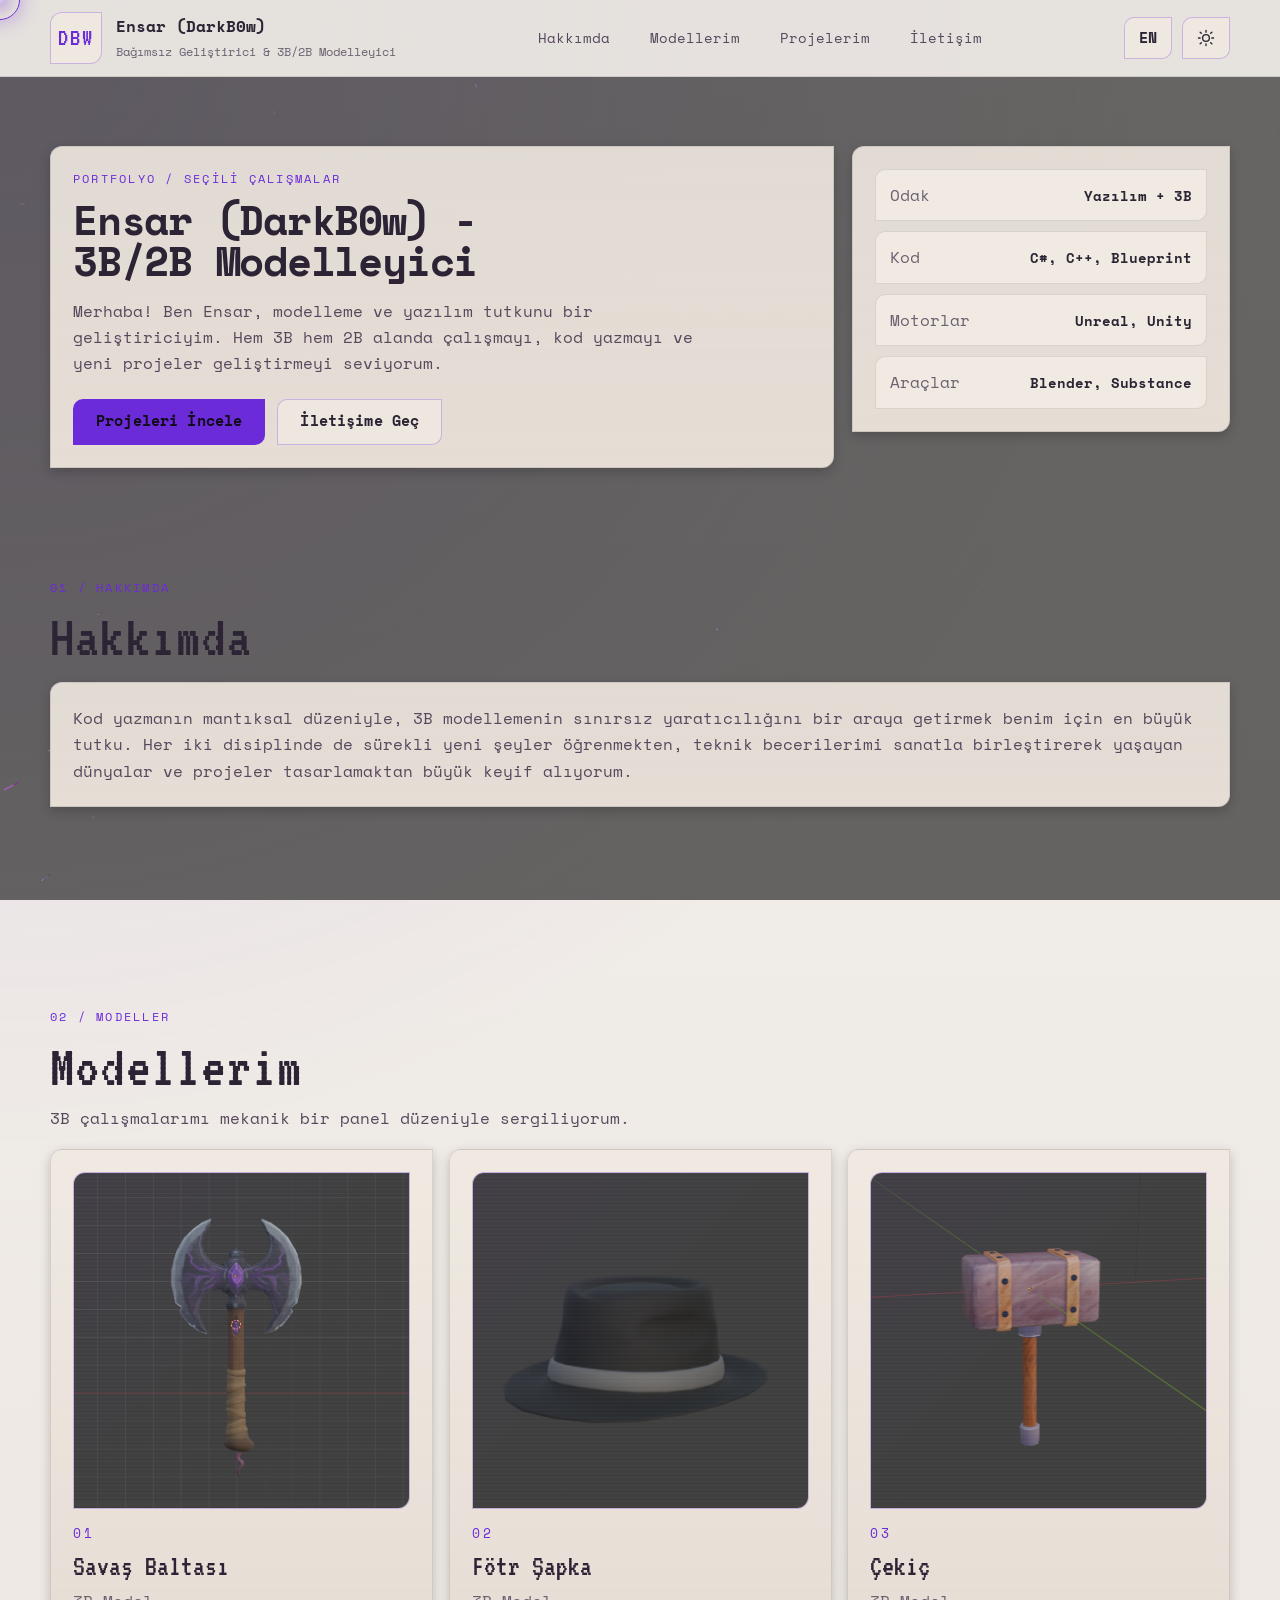
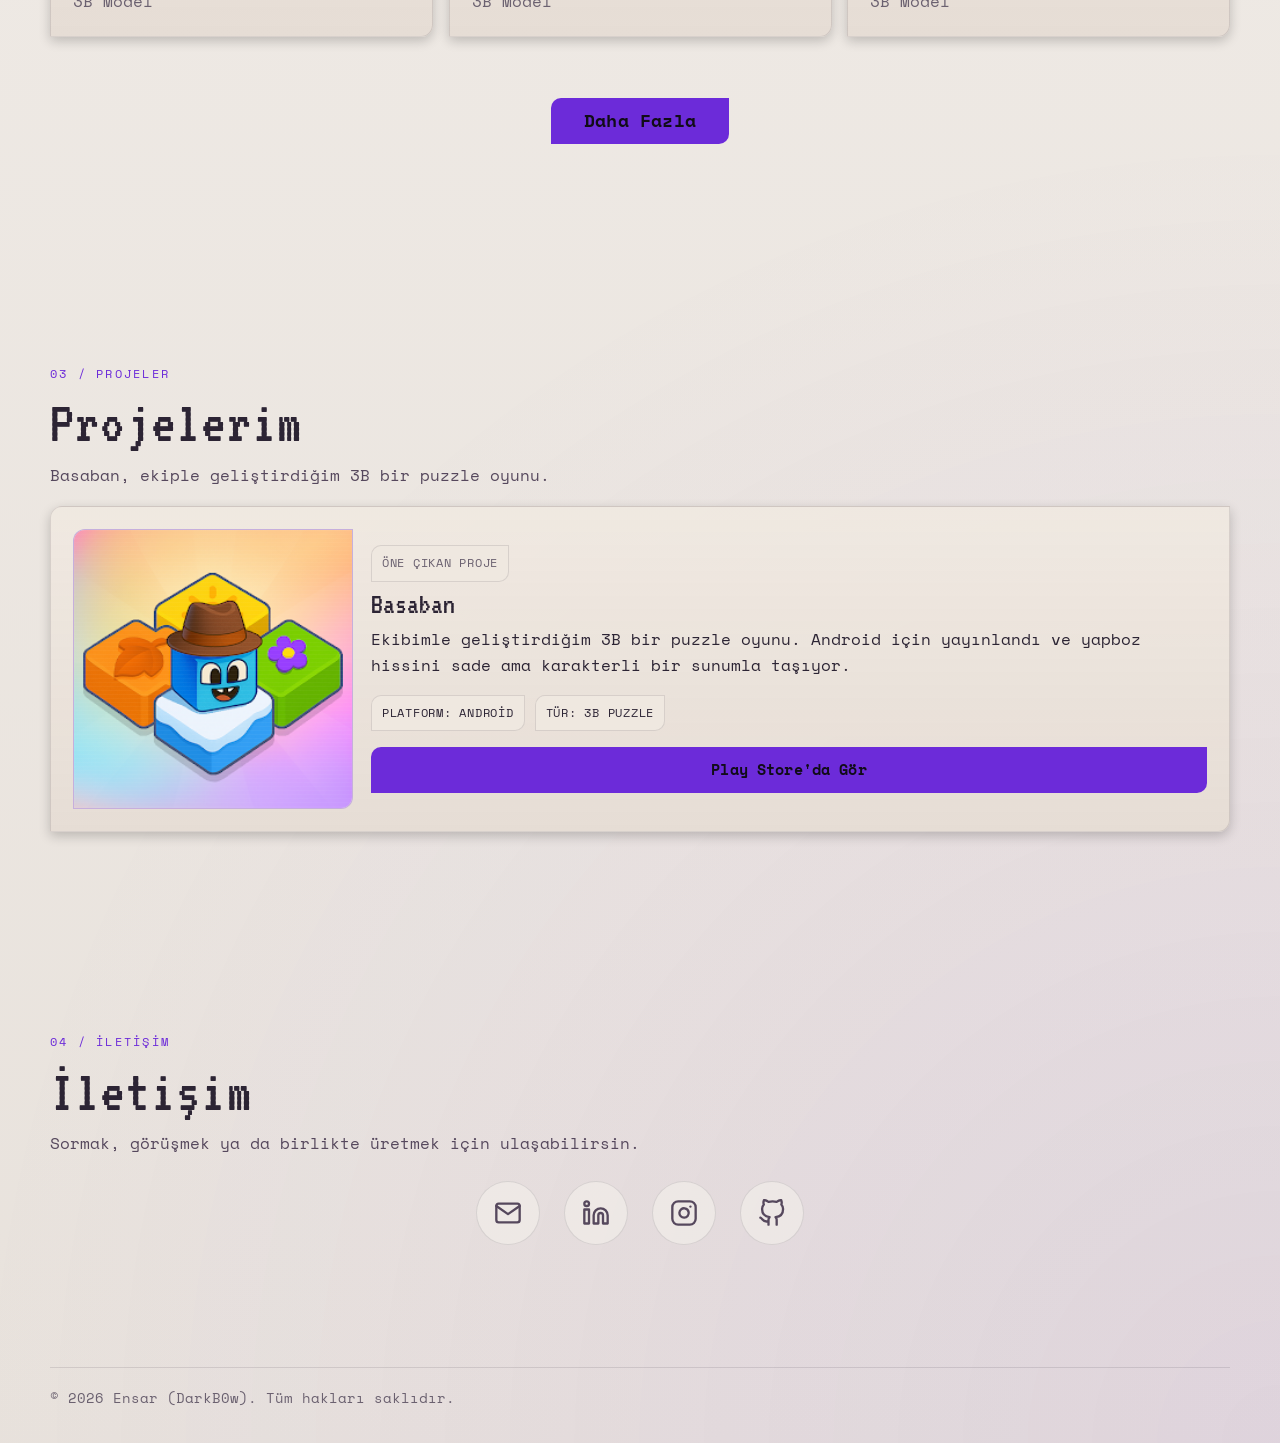
==== commit bf636a82: "Texts Fixed." ====
--- a/index.html
+++ b/index.html
@@ -130,11 +130,11 @@
 
                 <article class="panel media-card">
                     <div class="media-frame">
-                        <img src="images/Model3.png" alt="İlk Model">
+                        <img src="images/Model3.png" alt="Çekiç">
                     </div>
                     <div class="media-copy">
                         <span class="media-index">03</span>
-                        <h3 data-i18n="models.item3">İlk Model</h3>
+                        <h3 data-i18n="models.item3">Çekiç</h3>
                         <p data-i18n="models.tag">3B Model</p>
                     </div>
                 </article>
@@ -261,9 +261,9 @@
                         </div>
                     </article>
                     <article class="panel media-card">
-                        <div class="media-frame"><img src="images/Model4.png" alt="Shuriken Şapka"></div>
+                        <div class="media-frame"><img src="images/Model4.png" alt="Shuriken"></div>
                         <div class="media-copy"><span class="media-index">04</span>
-                            <h3 data-i18n="models.item4">Shuriken Şapka</h3>
+                            <h3 data-i18n="models.item4">Shuriken</h3>
                             <p data-i18n="models.tag">3B Model</p>
                         </div>
                     </article>
@@ -310,37 +310,37 @@
                         </div>
                     </article>
                     <article class="panel media-card">
-                        <div class="media-frame"><img src="images/Model11.png" alt="Model 11"></div>
+                        <div class="media-frame"><img src="images/Model11.png" alt="Star Wars Çipleri"></div>
                         <div class="media-copy"><span class="media-index">11</span>
-                            <h3>Model 11</h3>
-                            <p data-i18n="models.tag">3B Model</p>
-                        </div>
-                    </article>
-                    <article class="panel media-card">
-                        <div class="media-frame"><img src="images/Model12.png" alt="Model 12"></div>
+                            <h3>Star Wars Çipleri</h3>
+                            <p data-i18n="models.tag">3B Model</p>
+                        </div>
+                    </article>
+                    <article class="panel media-card">
+                        <div class="media-frame"><img src="images/Model12.png" alt="Havan ve Tokmak"></div>
                         <div class="media-copy"><span class="media-index">12</span>
-                            <h3>Model 12</h3>
-                            <p data-i18n="models.tag">3B Model</p>
-                        </div>
-                    </article>
-                    <article class="panel media-card">
-                        <div class="media-frame"><img src="images/Model13.png" alt="Model 13"></div>
+                            <h3>Havan ve Tokmak</h3>
+                            <p data-i18n="models.tag">3B Model</p>
+                        </div>
+                    </article>
+                    <article class="panel media-card">
+                        <div class="media-frame"><img src="images/Model13.png" alt="Chibi Sett"></div>
                         <div class="media-copy"><span class="media-index">13</span>
-                            <h3>Model 13</h3>
-                            <p data-i18n="models.tag">3B Model</p>
-                        </div>
-                    </article>
-                    <article class="panel media-card">
-                        <div class="media-frame"><img src="images/Model14.png" alt="Model 14"></div>
+                            <h3>Chibi Sett</h3>
+                            <p data-i18n="models.tag">3B Model</p>
+                        </div>
+                    </article>
+                    <article class="panel media-card">
+                        <div class="media-frame"><img src="images/Model14.png" alt="Modüler Tapınak"></div>
                         <div class="media-copy"><span class="media-index">14</span>
-                            <h3>Model 14</h3>
-                            <p data-i18n="models.tag">3B Model</p>
-                        </div>
-                    </article>
-                    <article class="panel media-card">
-                        <div class="media-frame"><img src="images/Model15.png" alt="Model 15"></div>
+                            <h3>Modüler Tapınak</h3>
+                            <p data-i18n="models.tag">3B Model</p>
+                        </div>
+                    </article>
+                    <article class="panel media-card">
+                        <div class="media-frame"><img src="images/Model15.png" alt="Kazan"></div>
                         <div class="media-copy"><span class="media-index">15</span>
-                            <h3>Model 15</h3>
+                            <h3>Kazan</h3>
                             <p data-i18n="models.tag">3B Model</p>
                         </div>
                     </article>
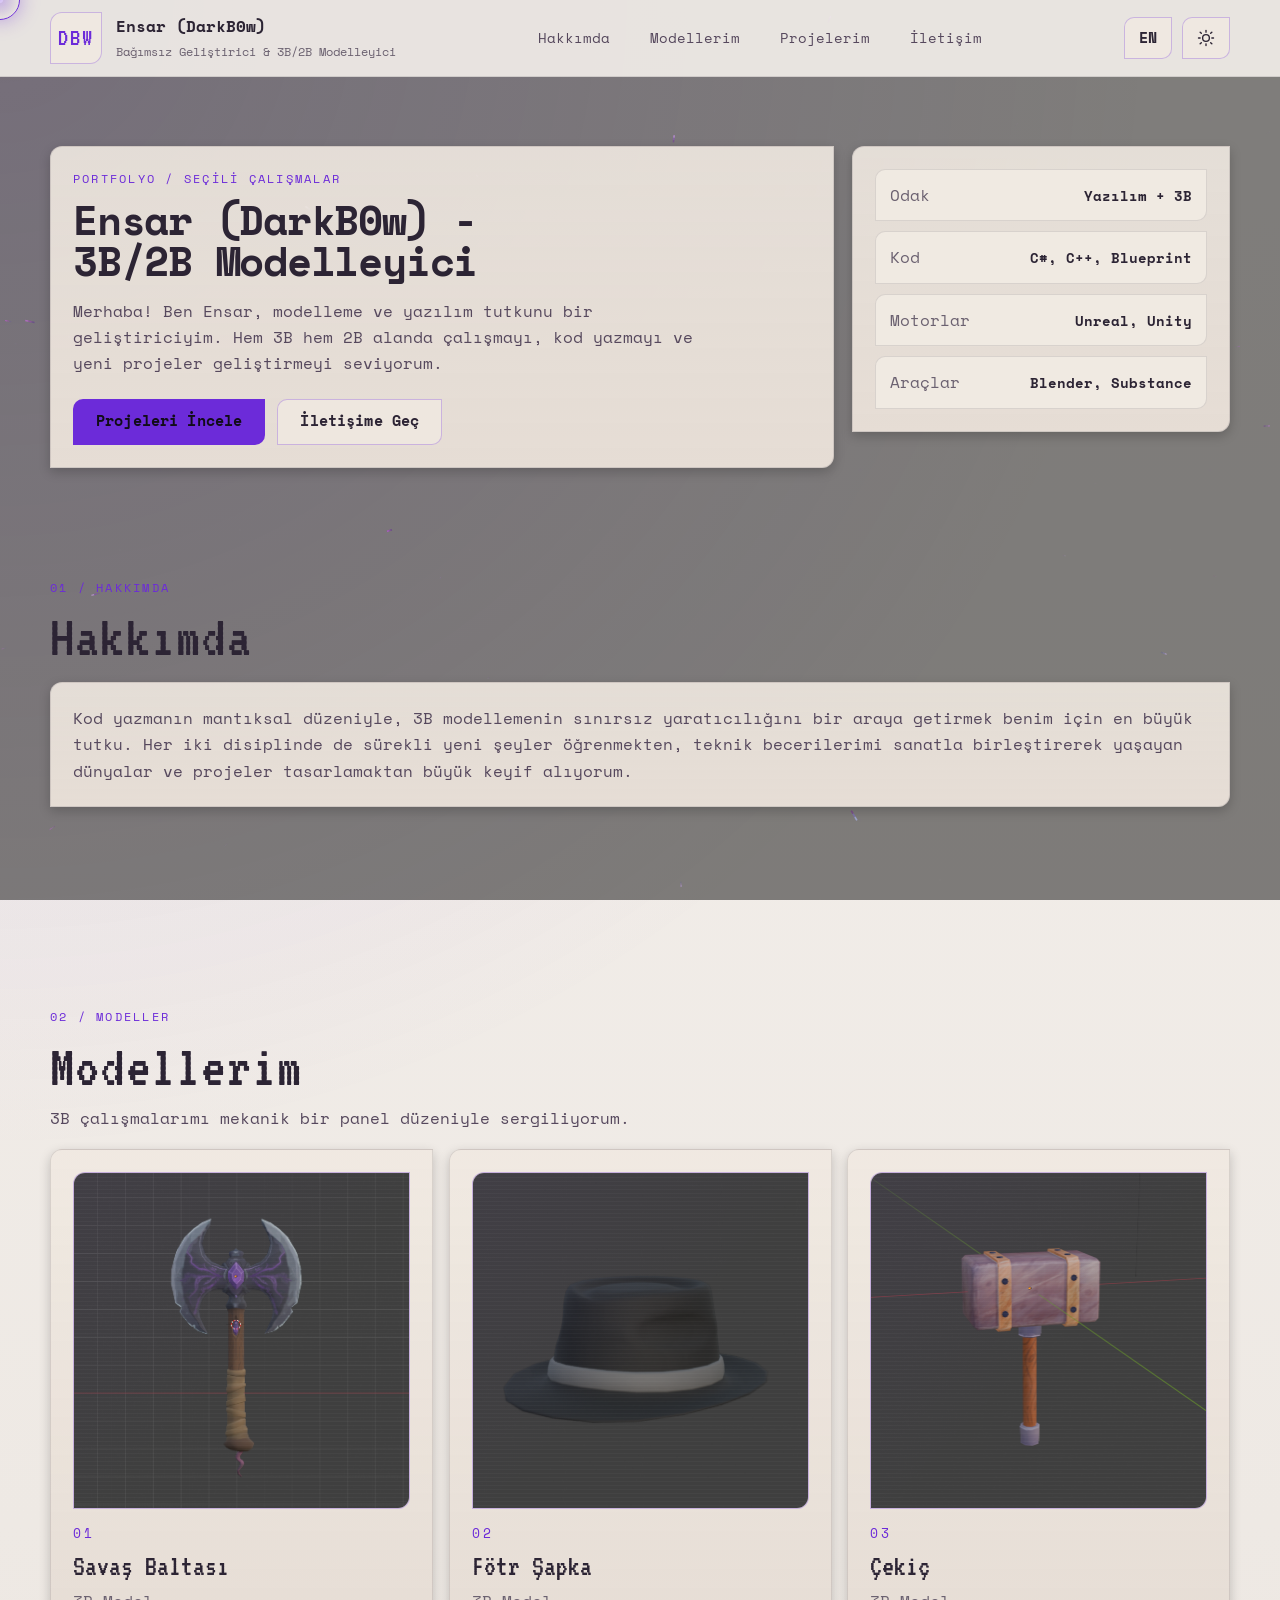
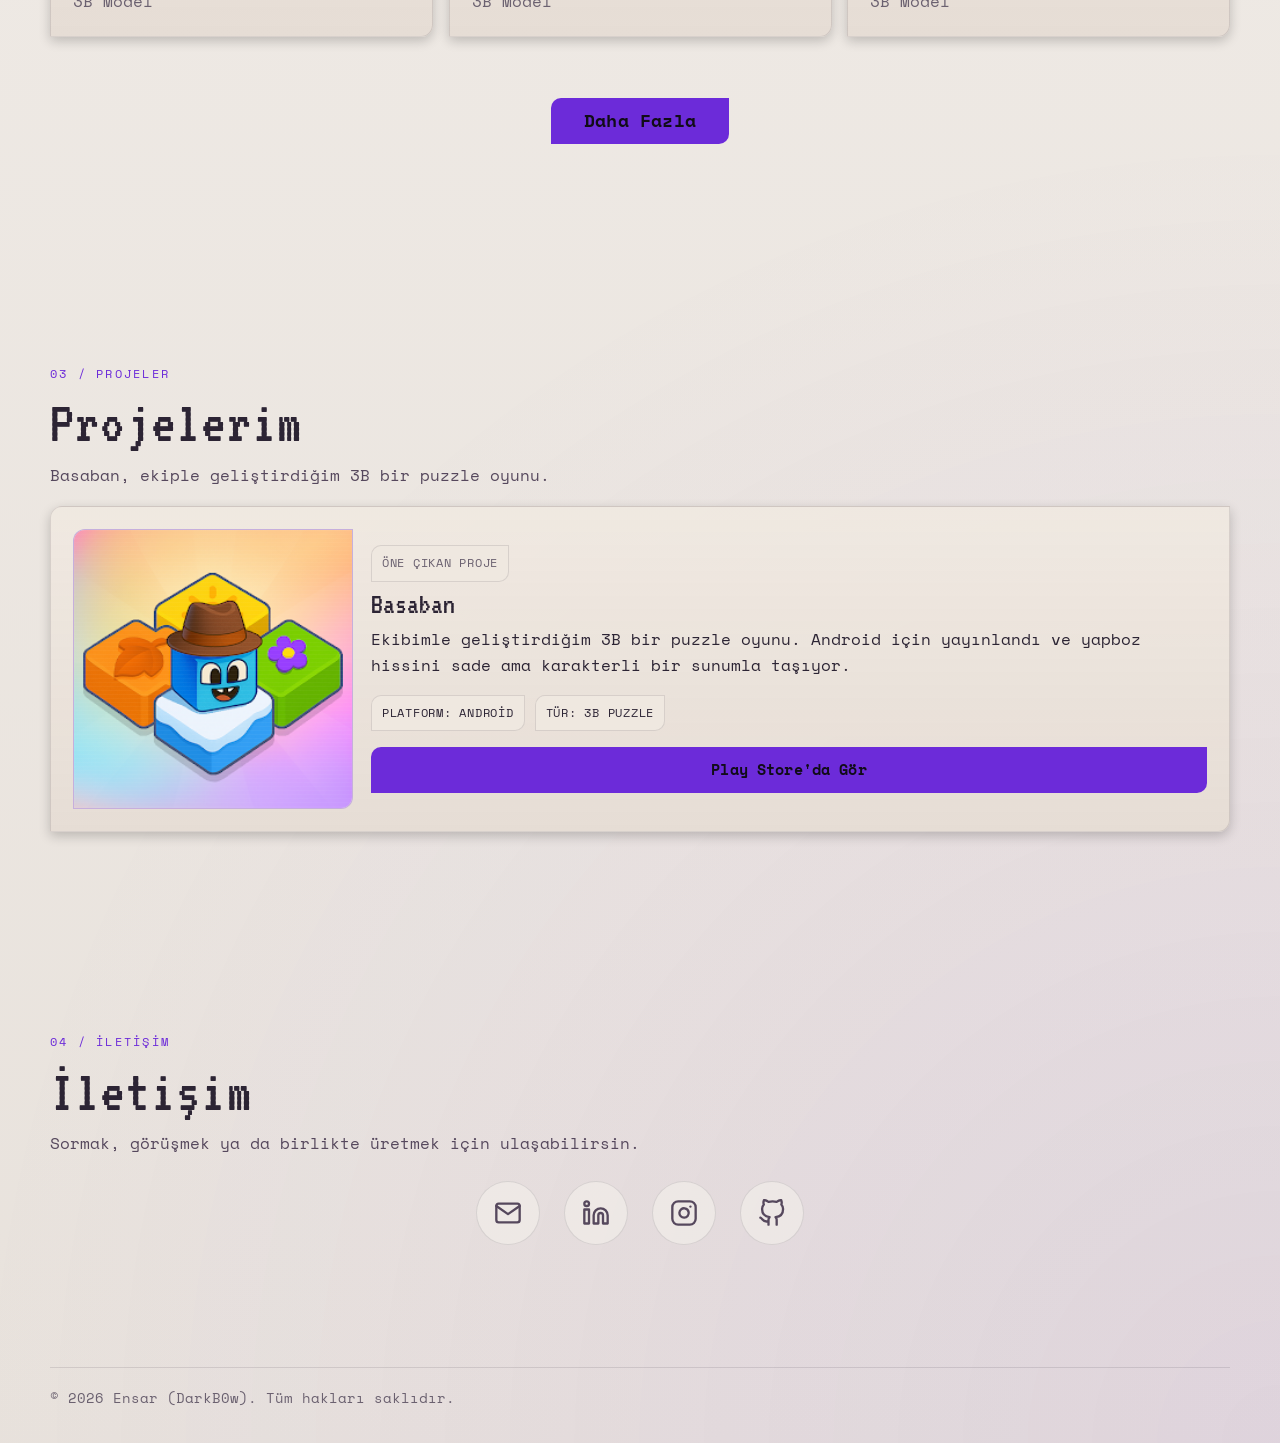
==== commit db0ea046: "fix: model isimlerini translations.js ile eslestir, eksik data-i18n ekle" ====
--- a/index.html
+++ b/index.html
@@ -254,9 +254,9 @@
                         </div>
                     </article>
                     <article class="panel media-card">
-                        <div class="media-frame"><img src="images/Model3.png" alt="İlk Model"></div>
+                        <div class="media-frame"><img src="images/Model3.png" alt="Çekiç"></div>
                         <div class="media-copy"><span class="media-index">03</span>
-                            <h3 data-i18n="models.item3">İlk Model</h3>
+                            <h3 data-i18n="models.item3">Çekiç</h3>
                             <p data-i18n="models.tag">3B Model</p>
                         </div>
                     </article>
@@ -312,35 +312,35 @@
                     <article class="panel media-card">
                         <div class="media-frame"><img src="images/Model11.png" alt="Star Wars Çipleri"></div>
                         <div class="media-copy"><span class="media-index">11</span>
-                            <h3>Star Wars Çipleri</h3>
+                            <h3 data-i18n="models.item11">Star Wars Çipleri</h3>
                             <p data-i18n="models.tag">3B Model</p>
                         </div>
                     </article>
                     <article class="panel media-card">
                         <div class="media-frame"><img src="images/Model12.png" alt="Havan ve Tokmak"></div>
                         <div class="media-copy"><span class="media-index">12</span>
-                            <h3>Havan ve Tokmak</h3>
+                            <h3 data-i18n="models.item12">Havan ve Tokmak</h3>
                             <p data-i18n="models.tag">3B Model</p>
                         </div>
                     </article>
                     <article class="panel media-card">
                         <div class="media-frame"><img src="images/Model13.png" alt="Chibi Sett"></div>
                         <div class="media-copy"><span class="media-index">13</span>
-                            <h3>Chibi Sett</h3>
+                            <h3 data-i18n="models.item13">Chibi Sett</h3>
                             <p data-i18n="models.tag">3B Model</p>
                         </div>
                     </article>
                     <article class="panel media-card">
                         <div class="media-frame"><img src="images/Model14.png" alt="Modüler Tapınak"></div>
                         <div class="media-copy"><span class="media-index">14</span>
-                            <h3>Modüler Tapınak</h3>
+                            <h3 data-i18n="models.item14">Modüler Tapınak</h3>
                             <p data-i18n="models.tag">3B Model</p>
                         </div>
                     </article>
                     <article class="panel media-card">
                         <div class="media-frame"><img src="images/Model15.png" alt="Kazan"></div>
                         <div class="media-copy"><span class="media-index">15</span>
-                            <h3>Kazan</h3>
+                            <h3 data-i18n="models.item15">Kazan</h3>
                             <p data-i18n="models.tag">3B Model</p>
                         </div>
                     </article>
